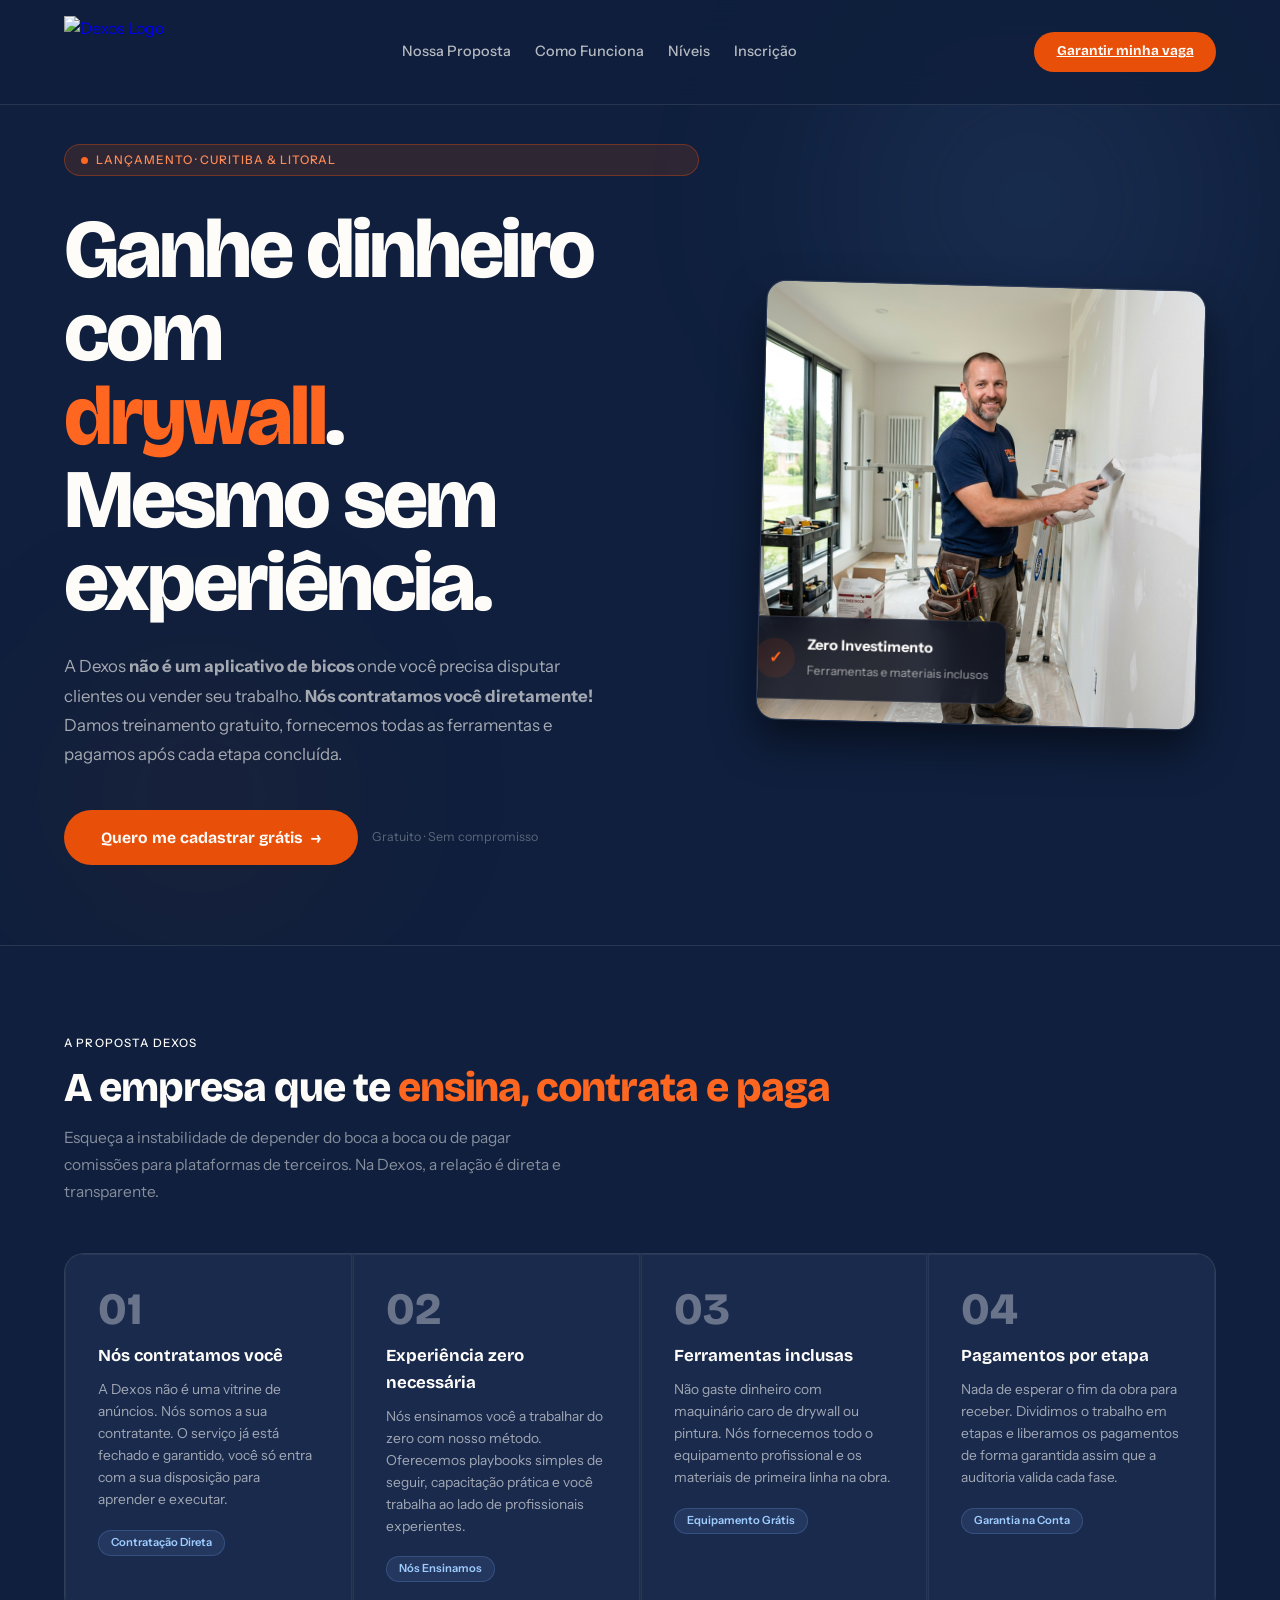
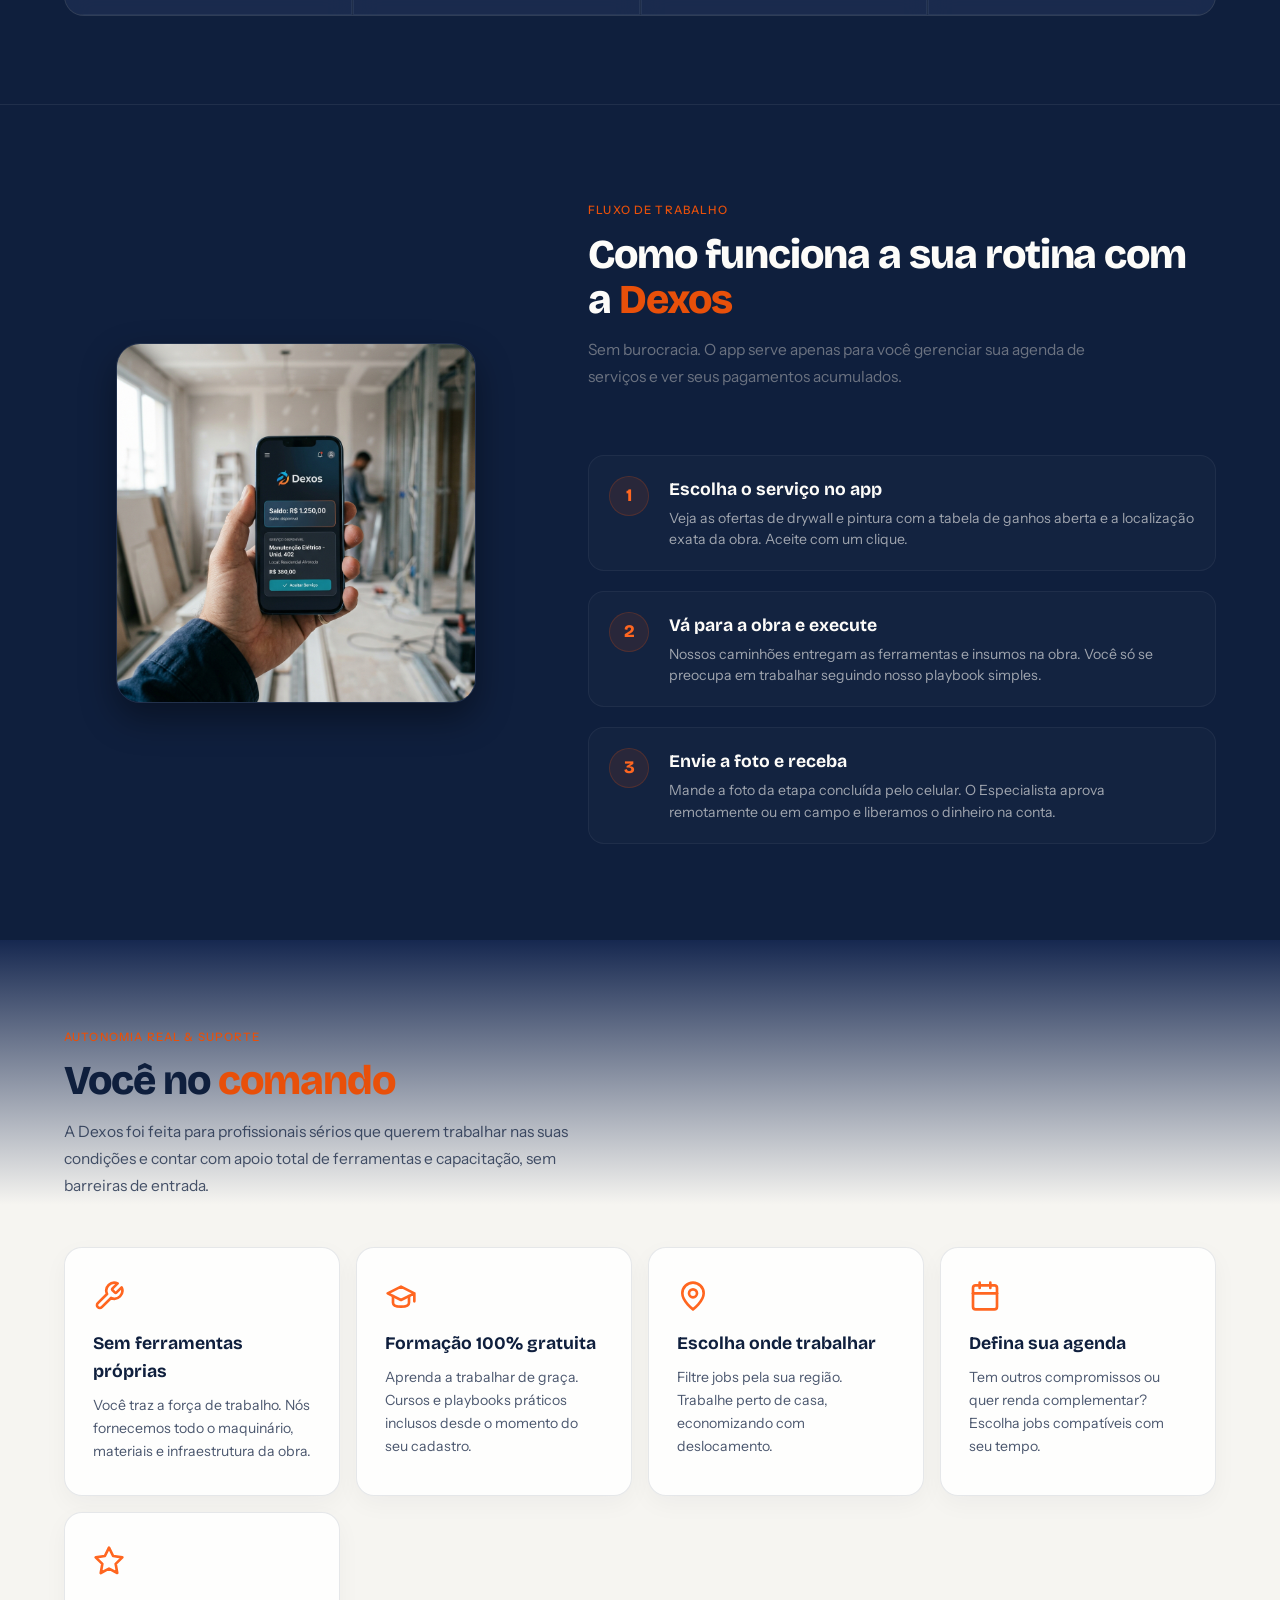
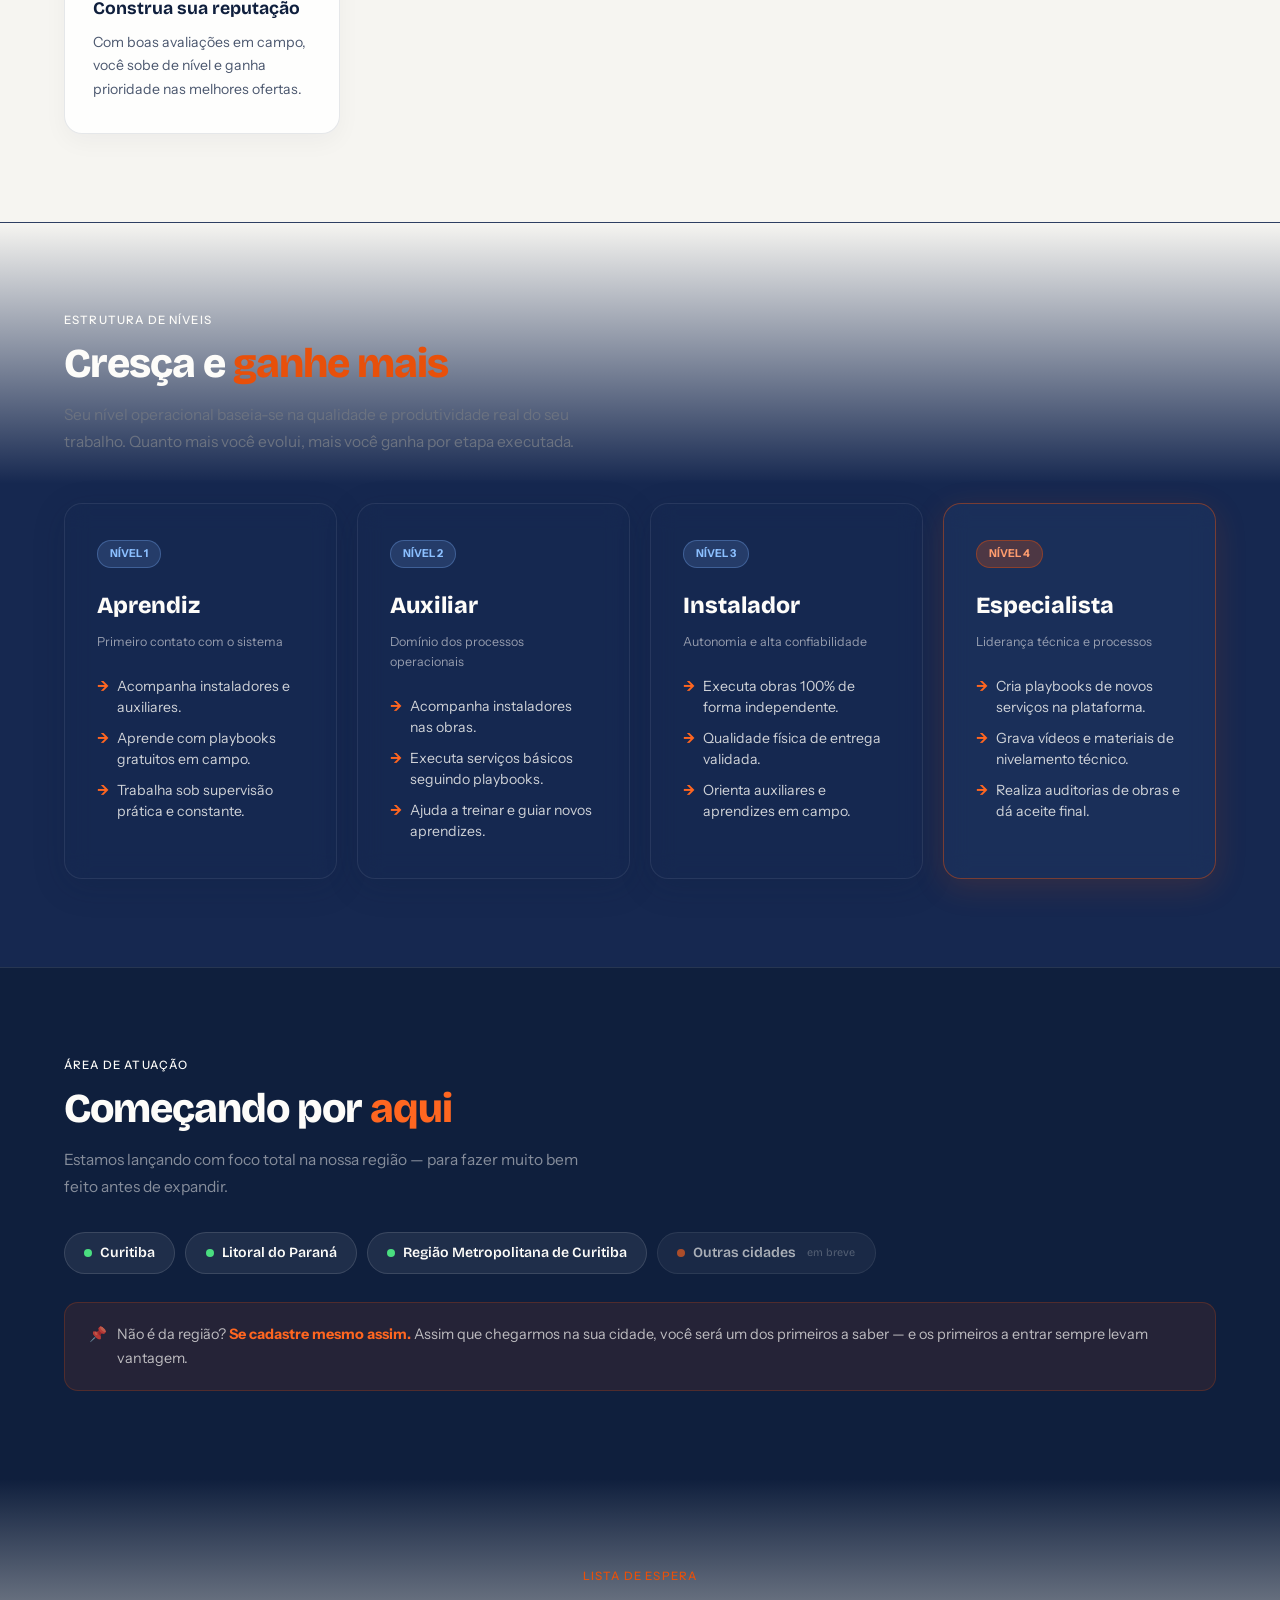
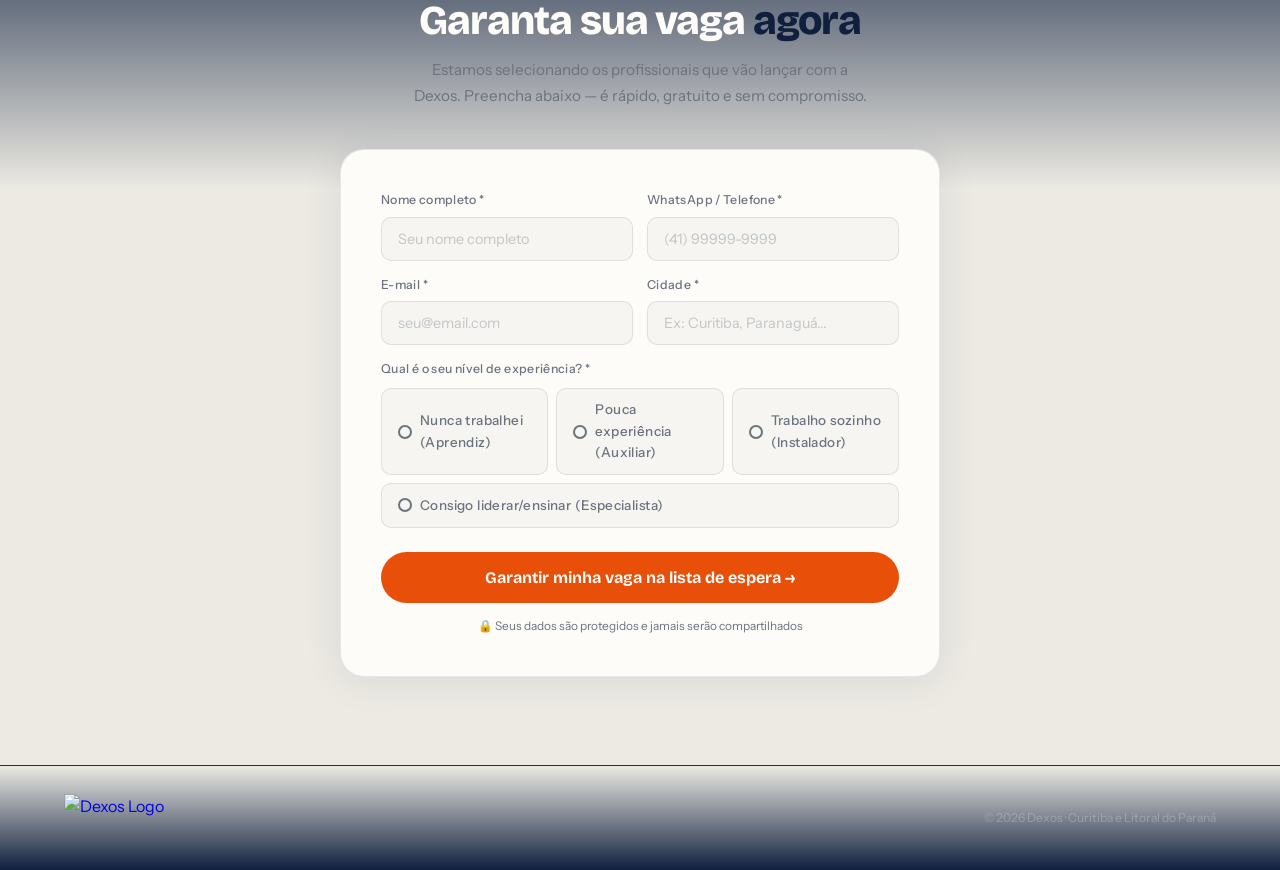
==== index.html @ 97388b04 "Deploy landing page to GitHub Pages" ====
<!DOCTYPE html>
<html lang="pt-BR">
<head>
  <meta charset="UTF-8"/>
  <meta name="viewport" content="width=device-width, initial-scale=1.0"/>
  <meta name="description" content="Dexos - Comece a trabalhar na construção civil mesmo sem experiência prévia. Nós contratamos você diretamente, damos treinamento e ferramentas, e pagamos por etapa."/>
  <title>Dexos — Trabalhe na Construção Civil. Mesmo Sem Experiência.</title>
  
  <!-- Fontes do Brand Kit -->
  <link rel="preconnect" href="https://fonts.googleapis.com">
  <link rel="preconnect" href="https://fonts.gstatic.com" crossorigin>
  <link href="https://fonts.googleapis.com/css2?family=Bricolage+Grotesque:opsz,wght@12..96,400;12..96,600;12..96,800&family=Instrument+Sans:ital,wght@0,400;0,500;0,700;1,400&display=swap" rel="stylesheet"/>
  
  <!-- Folha de Estilo Externa com cache-buster -->
  <link rel="stylesheet" href="css/index.css?v=2.2"/>
</head>
<body class="theme-parceiros">

  <!-- NAV (Glassmorphic) -->
  <nav>
    <a href="#" class="logo-container">
      <img src="../../02. Logos e Imagens/Dexos Logo Branca.png" alt="Dexos Logo" class="logo-img"/>
    </a>
    <div class="nav-links">
      <a href="#diferenciais" class="nav-link">Nossa Proposta</a>
      <a href="#funcionamento" class="nav-link">Como Funciona</a>
      <a href="#niveis" class="nav-link">Níveis</a>
      <a href="#cadastro" class="nav-link">Inscrição</a>
    </div>
    <a href="#cadastro" class="nav-btn">Garantir minha vaga</a>
  </nav>

  <!-- HERO SECTION -->
  <header class="hero">
    <div class="orb orb1"></div>
    <div class="orb orb2"></div>
    <div class="hero-inner">
      <div class="hero-content-left">
        <div class="pill">
          <div class="pulse-dot"></div>
          Lançamento · Curitiba &amp; Litoral
        </div>
        <h1>
          Ganhe dinheiro com<br>
          <span class="hl" id="dynamic-text">drywall</span>.<br>
          <span class="hl-navy">Mesmo sem experiência.</span>
        </h1>
        <p class="hero-sub">
          A Dexos <strong>não é um aplicativo de bicos</strong> onde você precisa disputar clientes ou vender seu trabalho. <strong>Nós contratamos você diretamente!</strong> Damos treinamento gratuito, fornecemos todas as ferramentas e pagamos após cada etapa concluída.
        </p>
        <div class="hero-ctas">
          <a href="#cadastro" class="btn-primary">Quero me cadastrar grátis <span class="arr">→</span></a>
          <span class="hero-note">Gratuito · Sem compromisso</span>
        </div>
      </div>
      
      <div class="hero-media-right">
        <div class="hero-image-wrap">
          <img src="img/hero_drywall_worker.png" alt="Instalador profissional de drywall no trabalho com a Dexos"/>
          <div class="hero-floating-card">
            <div class="floating-card-icon">✓</div>
            <div class="floating-card-text">
              <strong>Zero Investimento</strong>
              <span>Ferramentas e materiais inclusos</span>
            </div>
          </div>
        </div>
      </div>
    </div>
  </header>

  <!-- DIFERENCIAIS -->
  <section class="pay-sec reveal" id="diferenciais">
    <div class="stag">A Proposta Dexos</div>
    <h2>A empresa que te <em>ensina, contrata e paga</em></h2>
    <p class="sub">Esqueça a instabilidade de depender do boca a boca ou de pagar comissões para plataformas de terceiros. Na Dexos, a relação é direta e transparente.</p>
    <div class="pay-grid">
      <div class="pay-card">
        <div class="pay-num">01</div>
        <h3>Nós contratamos você</h3>
        <p>A Dexos não é uma vitrine de anúncios. Nós somos a sua contratante. O serviço já está fechado e garantido, você só entra com a sua disposição para aprender e executar.</p>
        <span class="pay-badge">Contratação Direta</span>
      </div>
      <div class="pay-card">
        <div class="pay-num">02</div>
        <h3>Experiência zero necessária</h3>
        <p>Nós ensinamos você a trabalhar do zero com nosso método. Oferecemos playbooks simples de seguir, capacitação prática e você trabalha ao lado de profissionais experientes.</p>
        <span class="pay-badge">Nós Ensinamos</span>
      </div>
      <div class="pay-card">
        <div class="pay-num">03</div>
        <h3>Ferramentas inclusas</h3>
        <p>Não gaste dinheiro com maquinário caro de drywall ou pintura. Nós fornecemos todo o equipamento profissional e os materiais de primeira linha na obra.</p>
        <span class="pay-badge">Equipamento Grátis</span>
      </div>
      <div class="pay-card">
        <div class="pay-num">04</div>
        <h3>Pagamentos por etapa</h3>
        <p>Nada de esperar o fim da obra para receber. Dividimos o trabalho em etapas e liberamos os pagamentos de forma garantida assim que a auditoria valida cada fase.</p>
        <span class="pay-badge">Garantia na Conta</span>
      </div>
    </div>
  </section>

  <!-- COMO FUNCIONA (COM O MOCKUP DE CELULAR REALISTA GERADO) -->
  <section class="how-sec-v2 reveal" id="funcionamento">
    <div class="how-grid-v2">
      <div class="how-media-v2">
        <div class="how-image-wrapper">
          <img src="img/app_mockup_dexos.png" alt="Aplicativo Dexos com saldo a receber e logo oficial"/>
        </div>
      </div>
      <div class="how-content-v2">
        <div class="stag">Fluxo de Trabalho</div>
        <h2>Como funciona a sua rotina com a <em>Dexos</em></h2>
        <p class="sub" style="margin-bottom: 2rem;">Sem burocracia. O app serve apenas para você gerenciar sua agenda de serviços e ver seus pagamentos acumulados.</p>
        
        <div class="steps-list-v2">
          <div class="step-item-v2">
            <div class="step-num-v2">1</div>
            <div class="step-info-v2">
              <h3>Escolha o serviço no app</h3>
              <p>Veja as ofertas de drywall e pintura com a tabela de ganhos aberta e a localização exata da obra. Aceite com um clique.</p>
            </div>
          </div>
          <div class="step-item-v2">
            <div class="step-num-v2">2</div>
            <div class="step-info-v2">
              <h3>Vá para a obra e execute</h3>
              <p>Nossos caminhões entregam as ferramentas e insumos na obra. Você só se preocupa em trabalhar seguindo nosso playbook simples.</p>
            </div>
          </div>
          <div class="step-item-v2">
            <div class="step-num-v2">3</div>
            <div class="step-info-v2">
              <h3>Envie a foto e receba</h3>
              <p>Mande a foto da etapa concluída pelo celular. O Especialista aprova remotamente ou em campo e liberamos o dinheiro na conta.</p>
            </div>
          </div>
        </div>
      </div>
    </div>
  </section>

  <!-- AUTONOMIA -->
  <section class="freedom-sec reveal" id="autonomia">
    <div class="stag">Autonomia real & Suporte</div>
    <h2>Você no <em>comando</em></h2>
    <p class="sub">A Dexos foi feita para profissionais sérios que querem trabalhar nas suas condições e contar com apoio total de ferramentas e capacitação, sem barreiras de entrada.</p>
    <div class="freedom-grid">
      <div class="freedom-card">
        <div class="freedom-icon">
          <svg xmlns="http://www.w3.org/2000/svg" width="28" height="28" viewBox="0 0 24 24" fill="none" stroke="currentColor" stroke-width="2" stroke-linecap="round" stroke-linejoin="round"><path d="M14.7 6.3a1 1 0 0 0 0 1.4l1.6 1.6a1 1 0 0 0 1.4 0l3.77-3.77a6 6 0 0 1-7.94 7.94l-6.91 6.91a2.12 2.12 0 0 1-3-3l6.91-6.91a6 6 0 0 1 7.94-7.94l-3.76 3.76z"/></svg>
        </div>
        <h3>Sem ferramentas próprias</h3>
        <p>Você traz a força de trabalho. Nós fornecemos todo o maquinário, materiais e infraestrutura da obra.</p>
      </div>
      <div class="freedom-card">
        <div class="freedom-icon">
          <svg xmlns="http://www.w3.org/2000/svg" width="28" height="28" viewBox="0 0 24 24" fill="none" stroke="currentColor" stroke-width="2" stroke-linecap="round" stroke-linejoin="round"><path d="M22 10v6M2 10l10-5 10 5-10 5z"/><path d="M6 12v5c0 2 2 3 6 3s6-1 6-3v-5"/></svg>
        </div>
        <h3>Formação 100% gratuita</h3>
        <p>Aprenda a trabalhar de graça. Cursos e playbooks práticos inclusos desde o momento do seu cadastro.</p>
      </div>
      <div class="freedom-card">
        <div class="freedom-icon">
          <svg xmlns="http://www.w3.org/2000/svg" width="28" height="28" viewBox="0 0 24 24" fill="none" stroke="currentColor" stroke-width="2" stroke-linecap="round" stroke-linejoin="round"><path d="M20 10c0 6-8 12-8 12s-8-6-8-12a8 8 0 0 1 16 0Z"/><circle cx="12" cy="10" r="3"/></svg>
        </div>
        <h3>Escolha onde trabalhar</h3>
        <p>Filtre jobs pela sua região. Trabalhe perto de casa, economizando com deslocamento.</p>
      </div>
      <div class="freedom-card">
        <div class="freedom-icon">
          <svg xmlns="http://www.w3.org/2000/svg" width="28" height="28" viewBox="0 0 24 24" fill="none" stroke="currentColor" stroke-width="2" stroke-linecap="round" stroke-linejoin="round"><rect width="18" height="18" x="3" y="4" rx="2" ry="2"/><line x1="16" x2="16" y1="2" y2="6"/><line x1="8" x2="8" y1="2" y2="6"/><line x1="3" x2="21" y1="10" y2="10"/></svg>
        </div>
        <h3>Defina sua agenda</h3>
        <p>Tem outros compromissos ou quer renda complementar? Escolha jobs compatíveis com seu tempo.</p>
      </div>
      <div class="freedom-card">
        <div class="freedom-icon">
          <svg xmlns="http://www.w3.org/2000/svg" width="28" height="28" viewBox="0 0 24 24" fill="none" stroke="currentColor" stroke-width="2" stroke-linecap="round" stroke-linejoin="round"><polygon points="12 2 15.09 8.26 22 9.27 17 14.14 18.18 21.02 12 17.77 5.82 21.02 7 14.14 2 9.27 8.91 8.26 12 2"/></svg>
        </div>
        <h3>Construa sua reputação</h3>
        <p>Com boas avaliações em campo, você sobe de nível e ganha prioridade nas melhores ofertas.</p>
      </div>
    </div>
  </section>

  <!-- NÍVEIS DE PARCEIROS ( ZR System ) -->
  <section class="levels-sec reveal" id="niveis">
    <div class="stag">Estrutura de Níveis</div>
    <h2>Cresça e <em>ganhe mais</em></h2>
    <p class="sub">Seu nível operacional baseia-se na qualidade e produtividade real do seu trabalho. Quanto mais você evolui, mais você ganha por etapa executada.</p>
    <div class="levels-container-mobile">
      <div class="levels-grid">
        
        <div class="level-card">
          <span class="level-badge">Nível 1</span>
          <h3>Aprendiz</h3>
          <p class="level-sub">Primeiro contato com o sistema</p>
          <ul>
            <li>Acompanha instaladores e auxiliares.</li>
            <li>Aprende com playbooks gratuitos em campo.</li>
            <li>Trabalha sob supervisão prática e constante.</li>
          </ul>
        </div>
  
        <div class="level-card">
          <span class="level-badge">Nível 2</span>
          <h3>Auxiliar</h3>
          <p class="level-sub">Domínio dos processos operacionais</p>
          <ul>
            <li>Acompanha instaladores nas obras.</li>
            <li>Executa serviços básicos seguindo playbooks.</li>
            <li>Ajuda a treinar e guiar novos aprendizes.</li>
          </ul>
        </div>
  
        <div class="level-card">
          <span class="level-badge">Nível 3</span>
          <h3>Instalador</h3>
          <p class="level-sub">Autonomia e alta confiabilidade</p>
          <ul>
            <li>Executa obras 100% de forma independente.</li>
            <li>Qualidade física de entrega validada.</li>
            <li>Orienta auxiliares e aprendizes em campo.</li>
          </ul>
        </div>
  
        <div class="level-card level-especialista">
          <span class="level-badge">Nível 4</span>
          <h3>Especialista</h3>
          <p class="level-sub">Liderança técnica e processos</p>
          <ul>
            <li>Cria playbooks de novos serviços na plataforma.</li>
            <li>Grava vídeos e materiais de nivelamento técnico.</li>
            <li>Realiza auditorias de obras e dá aceite final.</li>
          </ul>
        </div>
        
      </div>
    </div>
  </section>

  <!-- ONDE -->
  <section class="where-sec reveal" id="onde">
    <div class="stag">Área de atuação</div>
    <h2>Começando por <em>aqui</em></h2>
    <p class="sub">Estamos lançando com foco total na nossa região — para fazer muito bem feito antes de expandir.</p>
    <div class="cities">
      <div class="city-chip"><span class="cdot"></span>Curitiba</div>
      <div class="city-chip"><span class="cdot"></span>Litoral do Paraná</div>
      <div class="city-chip"><span class="cdot"></span>Região Metropolitana de Curitiba</div>
      <div class="city-chip soon"><span class="cdot"></span>Outras cidades <span class="clabel">&nbsp;em breve</span></div>
    </div>
    <div class="where-note">
      <span>📌</span>
      <span>Não é da região? <strong>Se cadastre mesmo assim.</strong> Assim que chegarmos na sua cidade, você será um dos primeiros a saber — e os primeiros a entrar sempre levam vantagem.</span>
    </div>
  </section>

  <!-- FORMULÁRIO -->
  <section class="form-sec reveal" id="cadastro">
    <div class="form-header">
      <div class="stag">Lista de espera</div>
      <h2>Garanta sua vaga <em>agora</em></h2>
      <p style="margin:.9rem auto 0;color:var(--muted);font-size:.95rem;line-height:1.7;max-width:460px">
        Estamos selecionando os profissionais que vão lançar com a Dexos. Preencha abaixo — é rápido, gratuito e sem compromisso.
      </p>
    </div>

    <div class="form-wrap">
      <div id="form-content">
        <div class="form-grid">
          <div class="fg">
            <label>Nome completo *</label>
            <input type="text" id="f-nome" placeholder="Seu nome completo"/>
          </div>
          <div class="fg">
            <label>WhatsApp / Telefone *</label>
            <input type="tel" id="f-tel" placeholder="(41) 99999-9999"/>
          </div>
          <div class="fg">
            <label>E-mail *</label>
            <input type="email" id="f-email" placeholder="seu@email.com"/>
          </div>
          <div class="fg">
            <label>Cidade *</label>
            <input type="text" id="f-cidade" placeholder="Ex: Curitiba, Paranaguá..."/>
          </div>
          
          <div class="fg full">
            <label>Qual é o seu nível de experiência? *</label>
            <div class="radio-group" id="rg-exp">
              <label class="ropt" onclick="pickRadio(this,'exp')">
                <input type="radio" name="exp" value="aprendiz"/>
                <span class="rdot"></span>Nunca trabalhei (Aprendiz)
              </label>
              <label class="ropt" onclick="pickRadio(this,'exp')">
                <input type="radio" name="exp" value="auxiliar"/>
                <span class="rdot"></span>Pouca experiência (Auxiliar)
              </label>
              <label class="ropt" onclick="pickRadio(this,'exp')">
                <input type="radio" name="exp" value="instalador"/>
                <span class="rdot"></span>Trabalho sozinho (Instalador)
              </label>
              <label class="ropt" onclick="pickRadio(this,'exp')">
                <input type="radio" name="exp" value="especialista"/>
                <span class="rdot"></span>Consigo liderar/ensinar (Especialista)
              </label>
            </div>
          </div>
        </div>
        
        <button class="form-submit" id="submit-btn" onclick="doSubmit()">
          Garantir minha vaga na lista de espera →
        </button>
        <div class="form-secure">🔒 Seus dados são protegidos e jamais serão compartilhados</div>
      </div>

      <!-- SUCCESS STATE -->
      <div class="success-state" id="success-view">
        <div class="sicon">✓</div>
        <h3>Você está na lista! 🎉</h3>
        <p>Cadastro recebido com sucesso.<br>Nossa equipe vai entrar em contato em breve com tudo que você precisa para começar.</p>
        <div class="success-box">
          📧 <strong>Verifique seu e-mail</strong> — mandamos uma confirmação agora mesmo. Não achou? Olhe na caixa de spam.
        </div>
      </div>
    </div>
  </section>

  <!-- FOOTER -->
  <footer>
    <a href="#" class="logo-container">
      <img src="../../02. Logos e Imagens/Dexos Logo Branca.png" alt="Dexos Logo" style="height: 48px; width: auto;"/>
    </a>
    <p>© 2026 Dexos · Curitiba e Litoral do Paraná</p>
  </footer>

  <!-- Scripts com cache-buster -->
  <script src="js/main.js?v=2.2" defer></script>
</body>
</html>
---- css/index.css ----
/* c:\Users\vhlim\Dexos Home Solutions\04. Sites e LPs\landing-parceiros\css\index.css */

*, *::before, *::after {
  box-sizing: border-box;
  margin: 0;
  padding: 0;
}

:root {
  /* Brand Kit Color Tokens */
  --navy: #0f1f3d;
  --navy2: #162850;
  --navy3: #1e3460;
  --orange: #e8500a;
  --orange2: #ff6620;
  --orange-light: #fff0e8;
  --bg: #f6f5f1;
  --bg2: #eceae3;
  --white: #fdfcf9;
  --dark: #0d1a2e;
  --muted: #6b7280;
  --border: rgba(15, 31, 61, 0.1);
  --border-w: rgba(255, 255, 255, 0.1);
  
  /* Fonts */
  --font-title: 'Bricolage Grotesque', sans-serif;
  --font-body: 'Instrument Sans', sans-serif;
  
  /* Transitions & Border Radii */
  --radius-pill: 100px;
  --radius-card: 18px;
  --transition: all 0.25s cubic-bezier(0.4, 0, 0.2, 1);
}

html {
  scroll-behavior: smooth;
  height: 100%;
}

body {
  background: var(--bg);
  color: var(--dark);
  font-family: var(--font-body);
  font-size: 16px;
  line-height: 1.6;
  overflow-x: hidden;
  min-height: 100%;
}

body.theme-parceiros {
  background-color: var(--navy);
  background-image: 
    radial-gradient(circle at 80% 20%, rgba(126, 179, 255, 0.08) 0%, transparent 60%),
    radial-gradient(circle at 20% 80%, rgba(232, 80, 10, 0.04) 0%, transparent 60%);
  color: var(--white);
}

/* NAV */
nav {
  position: fixed;
  top: 0;
  left: 0;
  right: 0;
  z-index: 100;
  display: flex;
  align-items: center;
  justify-content: space-between;
  padding: 1rem 5vw;
  background: rgba(15, 31, 61, 0.85);
  backdrop-filter: blur(18px);
  -webkit-backdrop-filter: blur(18px);
  border-bottom: 1px solid var(--border-w);
}

.logo-container {
  display: flex;
  align-items: center;
  text-decoration: none;
}

.logo-img {
  height: 72px; /* Aumentado a pedido do usuário para maior evidência */
  width: auto;
  transition: var(--transition);
}

.nav-links {
  display: flex;
  gap: 24px;
}

.nav-link {
  color: rgba(253, 252, 249, 0.7);
  text-decoration: none;
  font-size: 0.9rem;
  font-weight: 500;
  transition: var(--transition);
}

.nav-link:hover {
  color: var(--white);
}

@media(max-width: 900px) {
  .nav-links {
    display: none;
  }
}

.nav-btn {
  background: var(--orange);
  color: var(--white);
  font-family: var(--font-title);
  font-weight: 700;
  font-size: 0.84rem;
  padding: 0.55rem 1.4rem;
  border-radius: var(--radius-pill);
  border: none;
  cursor: pointer;
  transition: var(--transition);
}

.nav-btn:hover {
  background: var(--orange2);
  transform: scale(1.03);
}

/* HERO */
.hero {
  min-height: 100vh;
  background: var(--navy);
  color: var(--white);
  display: flex;
  flex-direction: column;
  justify-content: center;
  padding: 9rem 5vw 5rem;
  position: relative;
  overflow: hidden;
}

.orb {
  position: absolute;
  border-radius: 50%;
  pointer-events: none;
  z-index: 0;
  filter: blur(80px);
}

.orb1 {
  width: 600px;
  height: 600px;
  background: radial-gradient(circle, rgba(126, 179, 255, 0.12) 0%, transparent 70%);
  top: -100px;
  right: -50px;
}

.orb2 {
  width: 500px;
  height: 500px;
  background: radial-gradient(circle, rgba(232, 80, 10, 0.06) 0%, transparent 70%);
  bottom: -100px;
  left: -50px;
}

.hero-grid-bg {
  display: none;
}

.hero-inner {
  position: relative;
  z-index: 1;
  max-width: 1200px;
  width: 100%;
  display: grid;
  grid-template-columns: 1.15fr 0.85fr;
  gap: 48px;
  align-items: center;
}

@media (max-width: 992px) {
  .hero-inner {
    grid-template-columns: 1fr;
    text-align: center;
  }
}

.pill {
  display: inline-flex;
  align-items: center;
  gap: 8px;
  background: rgba(232, 80, 10, 0.15);
  border: 1px solid rgba(232, 80, 10, 0.35);
  color: #ff8c55;
  font-size: 0.74rem;
  font-weight: 500;
  letter-spacing: 0.08em;
  text-transform: uppercase;
  padding: 0.35rem 1rem;
  border-radius: 100px;
  margin-bottom: 2rem;
  animation: fadeUp 0.5s ease both;
}

.pulse-dot {
  width: 7px;
  height: 7px;
  border-radius: 50%;
  background: #ff6620;
  animation: pulse 2s infinite;
}

@keyframes pulse {
  0%, 100% { opacity: 1; transform: scale(1); }
  50% { opacity: 0.4; transform: scale(0.65); }
}

h1 {
  font-family: var(--font-title);
  font-size: clamp(2.8rem, 6.5vw, 6rem);
  font-weight: 800;
  line-height: 1.0;
  letter-spacing: -0.035em;
  animation: fadeUp 0.5s 0.08s ease both;
}

h1 .hl {
  color: var(--orange2);
}

h1 .hl-navy {
  color: var(--navy-accent);
}

.hero-sub {
  margin-top: 1.75rem;
  max-width: 540px;
  font-size: 1.05rem;
  color: rgba(253, 252, 249, 0.62);
  line-height: 1.75;
  animation: fadeUp 0.5s 0.16s ease both;
}

.hero-ctas {
  margin-top: 2.5rem;
  display: flex;
  flex-wrap: wrap;
  align-items: center;
  gap: 14px;
  animation: fadeUp 0.5s 0.24s ease both;
}

.btn-primary {
  background: var(--orange);
  color: var(--white);
  font-family: var(--font-title);
  font-weight: 700;
  font-size: 0.98rem;
  padding: 0.95rem 2.3rem;
  border-radius: var(--radius-pill);
  border: none;
  cursor: pointer;
  text-decoration: none;
  transition: var(--transition);
  display: inline-flex;
  align-items: center;
  gap: 8px;
}

.btn-primary:hover {
  background: var(--orange2);
  transform: translateY(-3px);
}

.btn-primary .arr {
  transition: transform 0.2s;
}

.btn-primary:hover .arr {
  transform: translateX(4px);
}

.hero-note {
  font-size: 0.78rem;
  color: rgba(253, 252, 249, 0.32);
}

.proof-cards {
  display: flex;
  flex-wrap: wrap;
  gap: 12px;
  margin-top: 3.5rem;
  animation: fadeUp 0.5s 0.32s ease both;
}

.proof-card {
  background: rgba(22, 40, 80, 0.55);
  backdrop-filter: blur(12px);
  -webkit-backdrop-filter: blur(12px);
  border: 1px solid rgba(255, 255, 255, 0.08);
  border-radius: 16px;
  padding: 1.1rem 1.4rem;
  display: flex;
  align-items: center;
  gap: 14px;
  flex: 1;
  min-width: 260px;
  transition: var(--transition);
  box-shadow: 0 8px 32px 0 rgba(15, 31, 61, 0.2);
}

.proof-card:hover {
  transform: translateY(-3px);
  border-color: rgba(232, 80, 10, 0.25);
  box-shadow: 0 8px 32px 0 rgba(232, 80, 10, 0.08);
}

.proof-icon {
  width: 26px;
  height: 26px;
  color: var(--orange2);
  flex-shrink: 0;
  display: flex;
  align-items: center;
  justify-content: center;
}

.proof-icon svg {
  width: 100%;
  height: 100%;
  stroke-width: 2.2px;
}

.proof-card strong {
  display: block;
  font-family: var(--font-title);
  font-weight: 700;
  font-size: 0.92rem;
  color: var(--white);
  margin-bottom: 2px;
}

.proof-card span {
  font-size: 0.78rem;
  color: rgba(253, 252, 249, 0.55);
}

/* SECTIONS */
section {
  padding: 5.5rem 5vw;
}

.stag {
  font-size: 0.72rem;
  font-weight: 500;
  letter-spacing: 0.1em;
  text-transform: uppercase;
  color: var(--orange);
  margin-bottom: 0.75rem;
}

h2 {
  font-family: var(--font-title);
  font-size: clamp(1.8rem, 3.2vw, 2.9rem);
  font-weight: 800;
  letter-spacing: -0.025em;
  line-height: 1.1;
}

h2 em {
  font-style: normal;
  color: var(--orange);
}

.sub {
  max-width: 520px;
  margin-top: 0.9rem;
  color: var(--muted);
  line-height: 1.75;
  font-size: 0.97rem;
}

/* PAYMENT SECTION */
.pay-sec {
  background: var(--navy);
  color: var(--white);
  border-top: 1px solid var(--border-w);
}

.pay-sec .stag {
  color: var(--navy-accent);
}

.pay-sec h2 {
  color: var(--white);
}

.pay-sec h2 em {
  color: var(--orange2);
}

.pay-sec .sub {
  color: rgba(253, 252, 249, 0.5);
}

.pay-grid {
  display: grid;
  grid-template-columns: repeat(auto-fit, minmax(210px, 1fr));
  gap: 1px;
  margin-top: 3rem;
  background: rgba(255, 255, 255, 0.07);
  border-radius: 20px;
  overflow: hidden;
  border: 1px solid rgba(255, 255, 255, 0.07);
}

.pay-card {
  background: rgba(22, 40, 80, 0.55);
  backdrop-filter: blur(12px);
  -webkit-backdrop-filter: blur(12px);
  border: 1px solid rgba(255, 255, 255, 0.06);
  padding: 2rem;
  transition: var(--transition);
}

.pay-card:hover {
  background: rgba(30, 52, 96, 0.6);
  border-color: rgba(126, 179, 255, 0.2);
}

.pay-num {
  font-family: var(--font-title);
  font-size: 2.8rem;
  font-weight: 800;
  color: rgba(255, 255, 255, 0.35); /* Alterado para branco com opacidade */
  line-height: 1;
  margin-bottom: 0.7rem;
}

.pay-card h3 {
  font-family: var(--font-title);
  font-weight: 700;
  font-size: 1.05rem;
  color: var(--white);
  margin-bottom: 0.5rem;
}

.pay-card p {
  font-size: 0.86rem;
  color: rgba(253, 252, 249, 0.6);
  line-height: 1.6;
}

.pay-badge {
  display: inline-block;
  margin-top: 1.2rem;
  background: rgba(126, 179, 255, 0.1);
  border: 1px solid rgba(126, 179, 255, 0.2);
  color: #9eccff;
  font-size: 0.7rem;
  font-weight: 600;
  padding: 3px 12px;
  border-radius: 100px;
}

.pay-callout {
  margin-top: 2.5rem;
  background: rgba(22, 40, 80, 0.4);
  backdrop-filter: blur(10px);
  -webkit-backdrop-filter: blur(10px);
  border: 1px solid rgba(255, 255, 255, 0.08);
  border-left: 4px solid var(--orange);
  border-radius: 0 16px 16px 0;
  padding: 1.5rem 2rem;
  display: flex;
  align-items: center;
  gap: 18px;
}

.pay-callout-icon {
  width: 32px;
  height: 32px;
  color: var(--orange2);
  flex-shrink: 0;
  display: flex;
  align-items: center;
  justify-content: center;
}

.pay-callout-icon svg {
  width: 100%;
  height: 100%;
}

.pay-callout p {
  font-size: 0.94rem;
  color: rgba(253, 252, 249, 0.75);
  line-height: 1.7;
}

.pay-callout p strong {
  color: var(--orange2);
}

/* FREEDOM */
.freedom-sec {
  background: linear-gradient(to bottom, #162850 0%, var(--bg) 30%, var(--bg) 100%);
  color: var(--dark);
}

.freedom-sec h2 {
  color: var(--navy) !important;
}

.freedom-sec .sub {
  color: rgba(15, 31, 61, 0.75) !important;
}

.freedom-grid {
  display: grid;
  grid-template-columns: repeat(auto-fit, minmax(240px, 1fr));
  gap: 16px;
  margin-top: 3rem;
}

.freedom-card {
  background: rgba(255, 255, 255, 0.85); /* Fundo claro para excelente contraste */
  backdrop-filter: blur(12px);
  -webkit-backdrop-filter: blur(12px);
  border: 1px solid rgba(15, 31, 61, 0.1);
  border-radius: var(--radius-card);
  padding: 2rem 1.75rem;
  transition: var(--transition);
  position: relative;
  overflow: hidden;
  box-shadow: 0 8px 24px 0 rgba(15, 31, 61, 0.04);
}

.freedom-card::before {
  content: '';
  position: absolute;
  top: 0;
  left: 0;
  right: 0;
  height: 3px;
  background: linear-gradient(90deg, var(--orange), var(--orange2));
  transform: scaleX(0);
  transform-origin: left;
  transition: transform 0.25s ease-out;
}

.freedom-card:hover {
  transform: translateY(-4px);
  border-color: rgba(232, 80, 10, 0.25);
  box-shadow: 0 8px 32px 0 rgba(232, 80, 10, 0.1);
}

.freedom-card:hover::before {
  transform: scaleX(1);
}

.freedom-icon {
  width: 32px;
  height: 32px;
  color: var(--orange2);
  margin-bottom: 1.1rem;
  display: flex;
  align-items: center;
  justify-content: center;
}

.freedom-icon svg {
  width: 100%;
  height: 100%;
}

.freedom-card h3 {
  font-family: var(--font-title);
  font-weight: 700;
  font-size: 1.1rem;
  margin-bottom: 0.5rem;
  color: var(--navy) !important;
}

.freedom-card p {
  font-size: 0.88rem;
  color: rgba(15, 31, 61, 0.75); /* Alto contraste */
  line-height: 1.65;
}

/* PARTNER LEVELS (07_partner_system.md) */
.levels-sec {
  background: linear-gradient(to bottom, var(--bg) 0%, var(--navy2) 35%, var(--navy2) 100%);
  color: var(--white);
  border-top: 1px solid var(--border-w);
}

.levels-sec .stag {
  color: var(--navy-accent);
}

.levels-sec h2 {
  color: var(--white);
}

.levels-grid {
  display: grid;
  grid-template-columns: repeat(auto-fit, minmax(220px, 1fr));
  gap: 20px;
  margin-top: 3rem;
}

.level-card {
  background: rgba(22, 40, 80, 0.55);
  backdrop-filter: blur(12px);
  -webkit-backdrop-filter: blur(12px);
  border: 1px solid rgba(255, 255, 255, 0.08);
  border-radius: var(--radius-card);
  padding: 2.2rem 2rem;
  transition: var(--transition);
  box-shadow: 0 8px 32px 0 rgba(15, 31, 61, 0.2);
}

.level-card:hover {
  transform: translateY(-4px);
  border-color: rgba(126, 179, 255, 0.25);
  box-shadow: 0 8px 32px 0 rgba(126, 179, 255, 0.08);
}

.level-card.level-especialista {
  border: 1.5px solid rgba(232, 80, 10, 0.45) !important;
  box-shadow: 0 8px 32px 0 rgba(232, 80, 10, 0.15);
  background: rgba(30, 52, 96, 0.6) !important;
}

.level-card.level-especialista .level-badge {
  background: rgba(232, 80, 10, 0.25);
  color: #ff9d6e;
  border-color: rgba(232, 80, 10, 0.4);
}

.level-badge {
  display: inline-block;
  background: rgba(126, 179, 255, 0.15);
  border: 1px solid rgba(126, 179, 255, 0.3);
  color: #8cc0ff;
  font-size: 0.68rem;
  font-weight: 700;
  padding: 4px 12px;
  border-radius: 100px;
  text-transform: uppercase;
  margin-bottom: 1.2rem;
}

.level-card h3 {
  font-family: var(--font-title);
  font-size: 1.45rem;
  font-weight: 800;
  margin-bottom: 0.5rem;
}

.level-sub {
  font-size: 0.78rem;
  color: rgba(253, 252, 249, 0.55);
  margin-bottom: 1.5rem;
}

.level-card ul {
  list-style: none;
  display: flex;
  flex-direction: column;
  gap: 10px;
}

.level-card ul li {
  font-size: 0.88rem;
  color: rgba(253, 252, 249, 0.8);
  position: relative;
  padding-left: 20px;
  line-height: 1.5;
}

.level-card ul li::before {
  content: "→";
  position: absolute;
  left: 0;
  color: var(--orange2);
  font-weight: bold;
}

/* WHERE */
.where-sec {
  background: var(--navy);
  color: var(--white);
  border-top: 1px solid var(--border-w);
}

.where-sec .stag {
  color: var(--navy-accent);
}

.where-sec h2 {
  color: var(--white);
}

.where-sec h2 em {
  color: var(--orange2);
}

.where-sec .sub {
  color: rgba(253, 252, 249, 0.5);
}

.cities {
  display: flex;
  flex-wrap: wrap;
  gap: 10px;
  margin-top: 2rem;
}

.city-chip {
  display: flex;
  align-items: center;
  gap: 8px;
  background: rgba(255, 255, 255, 0.07);
  border: 1px solid rgba(255, 255, 255, 0.12);
  border-radius: 100px;
  padding: 0.55rem 1.2rem;
  font-family: var(--font-title);
  font-weight: 600;
  font-size: 0.88rem;
  color: var(--white);
}

.city-chip .cdot {
  width: 8px;
  height: 8px;
  border-radius: 50%;
  background: #4ade80;
  flex-shrink: 0;
}

.city-chip.soon {
  opacity: 0.65;
}

.city-chip.soon .cdot {
  background: var(--orange2);
}

.city-chip .clabel {
  font-size: 0.68rem;
  color: rgba(253, 252, 249, 0.4);
  font-weight: 400;
}

.where-note {
  margin-top: 1.75rem;
  padding: 1.25rem 1.5rem;
  background: rgba(232, 80, 10, 0.1);
  border: 1px solid rgba(232, 80, 10, 0.22);
  border-radius: 14px;
  font-size: 0.9rem;
  color: rgba(253, 252, 249, 0.7);
  display: flex;
  align-items: flex-start;
  gap: 10px;
  line-height: 1.65;
}

.where-note strong {
  color: var(--orange2);
}

/* FORM */
.form-sec {
  background: linear-gradient(to bottom, var(--navy) 0%, var(--bg2) 35%, var(--bg2) 100%);
}

.form-sec .stag {
  color: var(--orange);
}

.form-sec h2 em {
  color: var(--navy);
}

.form-header {
  text-align: center;
  max-width: 560px;
  margin: 0 auto;
}

.form-wrap {
  max-width: 600px;
  margin: 2.5rem auto 0;
  background: var(--white);
  border: 1px solid var(--border);
  border-radius: 24px;
  padding: 2.5rem;
  box-shadow: 0 4px 40px rgba(15, 31, 61, 0.08);
}

.form-grid {
  display: grid;
  grid-template-columns: 1fr 1fr;
  gap: 14px;
}

.fg {
  display: flex;
  flex-direction: column;
  gap: 7px;
}

.fg.full {
  grid-column: 1 / -1;
}

label {
  font-size: 0.77rem;
  font-weight: 500;
  color: var(--muted);
  letter-spacing: 0.03em;
}

input, select {
  background: var(--bg);
  border: 1.5px solid var(--border);
  border-radius: 10px;
  padding: 0.75rem 1rem;
  font-family: var(--font-body);
  font-size: 0.9rem;
  color: var(--dark);
  outline: none;
  width: 100%;
  transition: border-color 0.2s, background 0.2s;
  -webkit-appearance: none;
}

input::placeholder {
  color: rgba(15, 31, 61, 0.22);
}

select {
  background-image: url("data:image/svg+xml;charset=utf-8,%3Csvg xmlns='http://www.w3.org/2000/svg' viewBox='0 0 24 24' fill='none' stroke='%230f1f3d' stroke-width='2' stroke-linecap='round' stroke-linejoin='round'%3E%3Cpath d='M6 9l6 6 6-6'/%3E%3C/svg%3E");
  background-repeat: no-repeat;
  background-position: right 1rem center;
  background-size: 1.2em;
  padding-right: 2.5rem;
}

select option {
  background: var(--white);
}

input:focus, select:focus {
  border-color: var(--orange);
  background: var(--white);
}

.radio-group {
  display: flex;
  gap: 8px;
  flex-wrap: wrap;
  margin-top: 2px;
}

.ropt {
  flex: 1;
  min-width: 130px;
  border: 1.5px solid var(--border);
  border-radius: 10px;
  padding: 0.65rem 1rem;
  cursor: pointer;
  display: flex;
  align-items: center;
  gap: 8px;
  font-size: 0.84rem;
  color: var(--muted);
  transition: border-color 0.2s, background 0.2s, color 0.2s;
  background: var(--bg);
  user-select: none;
}

.ropt input[type=radio] {
  display: none;
}

.ropt.sel {
  border-color: var(--orange);
  background: var(--orange-light);
  color: var(--orange);
}

.rdot {
  width: 14px;
  height: 14px;
  border-radius: 50%;
  border: 2px solid currentColor;
  flex-shrink: 0;
  position: relative;
  transition: border-color 0.2s;
}

.ropt.sel .rdot::after {
  content: '';
  position: absolute;
  inset: 2px;
  border-radius: 50%;
  background: var(--orange);
}

.form-submit {
  width: 100%;
  margin-top: 1.5rem;
  background: var(--orange);
  color: var(--white);
  font-family: var(--font-title);
  font-weight: 700;
  font-size: 1rem;
  padding: 1rem;
  border-radius: 100px;
  border: none;
  cursor: pointer;
  transition: var(--transition);
  display: flex;
  align-items: center;
  justify-content: center;
  gap: 8px;
}

.form-submit:hover:not(:disabled) {
  background: var(--orange2);
  transform: translateY(-2px);
}

.form-submit:disabled {
  opacity: 0.65;
  cursor: default;
}

.form-secure {
  margin-top: 0.9rem;
  display: flex;
  align-items: center;
  justify-content: center;
  gap: 6px;
  font-size: 0.74rem;
  color: var(--muted);
}

/* SUCCESS */
.success-state {
  display: none;
  text-align: center;
  padding: 0.5rem 0;
}

.sicon {
  width: 64px;
  height: 64px;
  border-radius: 50%;
  background: rgba(34, 197, 94, 0.12);
  border: 2px solid rgba(34, 197, 94, 0.35);
  display: flex;
  align-items: center;
  justify-content: center;
  font-size: 1.8rem;
  margin: 0 auto 1.5rem;
}

.success-state h3 {
  font-family: var(--font-title);
  font-weight: 800;
  font-size: 1.5rem;
  color: var(--navy);
  margin-bottom: 0.75rem;
}

.success-state p {
  font-size: 0.92rem;
  color: var(--muted);
  line-height: 1.7;
}

.success-box {
  margin-top: 1.5rem;
  padding: 1rem 1.25rem;
  background: rgba(15, 31, 61, 0.05);
  border: 1px solid rgba(15, 31, 61, 0.1);
  border-radius: 12px;
  font-size: 0.84rem;
  color: var(--muted);
  line-height: 1.6;
}

/* FOOTER */
footer {
  background: linear-gradient(to bottom, var(--bg2) 0%, var(--navy) 100%);
  border-top: 1px solid rgba(255, 255, 255, 0.07);
  padding: 1.75rem 5vw;
  display: flex;
  align-items: center;
  justify-content: space-between;
  flex-wrap: wrap;
  gap: 1rem;
}

footer p {
  font-size: 0.76rem;
  color: rgba(255, 255, 255, 0.25);
}

/* ANIM */
@keyframes fadeUp {
  from { opacity: 0; transform: translateY(20px); }
  to { opacity: 1; transform: none; }
}

.reveal {
  opacity: 0;
  transform: translateY(26px);
  transition: opacity 0.65s ease, transform 0.65s ease;
}

.reveal.visible {
  opacity: 1;
  transform: none;
}

@media(max-width: 768px) {
  .levels-container-mobile {
    width: 100vw;
    margin-left: -5vw;
    margin-right: -5vw;
    overflow-x: auto;
    padding: 0 5vw 1.5rem;
    scroll-snap-type: x mandatory;
    scrollbar-width: none;
    -ms-overflow-style: none;
  }
  .levels-container-mobile::-webkit-scrollbar {
    display: none;
  }
  .levels-sec .levels-grid {
    display: flex;
    flex-wrap: nowrap;
    gap: 16px;
    width: max-content;
    padding-bottom: 0.5rem;
  }
  .level-card {
    width: 290px;
    scroll-snap-align: start;
    flex-shrink: 0;
  }
  
  .freedom-grid {
    grid-template-columns: 1fr;
  }
  
  .form-wrap {
    padding: 2rem 1.25rem;
    border-radius: 18px;
  }
  
  input, select, .ropt {
    font-size: 16px !important;
    padding: 0.85rem 1rem !important;
  }
  
  .form-submit {
    padding: 1.1rem !important;
    font-size: 16px;
  }
}

/* ESTILOS ADICIONAIS - HERO E MOCKUP DE CELULAR */
.hero-content-left {
  display: flex;
  flex-direction: column;
}

@media (max-width: 992px) {
  .hero-content-left {
    align-items: center;
  }
}

.hero-media-right {
  position: relative;
  display: flex;
  justify-content: center;
}

.hero-image-wrap {
  position: relative;
  width: 100%;
  max-width: 440px;
  border-radius: 20px;
  overflow: hidden;
  box-shadow: 0 20px 40px rgba(0,0,0,0.5);
  border: 1px solid rgba(255, 255, 255, 0.1);
  transform: rotate(1.5deg);
  transition: var(--transition);
}

.hero-image-wrap:hover {
  transform: rotate(0) scale(1.02);
}

.hero-image-wrap img {
  width: 100%;
  height: auto;
  display: block;
}

.hero-floating-card {
  position: absolute;
  bottom: 20px;
  left: -20px;
  background: rgba(15, 21, 36, 0.85);
  backdrop-filter: blur(12px);
  border: 1px solid rgba(255, 255, 255, 0.1);
  padding: 16px;
  border-radius: 12px;
  box-shadow: 0 10px 30px rgba(0, 0, 0, 0.3);
  display: flex;
  align-items: center;
  gap: 12px;
  animation: float 4s ease-in-out infinite;
}

.floating-card-icon {
  background: rgba(232, 80, 10, 0.1);
  width: 40px;
  height: 40px;
  border-radius: 50%;
  display: flex;
  align-items: center;
  justify-content: center;
  color: var(--orange2);
  font-weight: bold;
}

.floating-card-text strong {
  display: block;
  font-size: 0.9rem;
  text-align: left;
}

.floating-card-text span {
  font-size: 0.75rem;
  color: rgba(253, 252, 249, 0.6);
  text-align: left;
}

@keyframes float {
  0%, 100% { transform: translateY(0); }
  50% { transform: translateY(-10px); }
}

.btn-primary-action {
  background: var(--orange);
  color: var(--white);
  font-family: var(--font-title);
  font-weight: 700;
  font-size: 1.05rem;
  padding: 0.95rem 2.2rem;
  border-radius: 100px;
  border: none;
  cursor: pointer;
  text-decoration: none;
  transition: var(--transition);
  display: inline-flex;
  align-items: center;
  gap: 8px;
  box-shadow: 0 4px 15px rgba(232, 80, 10, 0.2);
}

.btn-primary-action:hover {
  background: var(--orange2);
  transform: translateY(-2px);
  box-shadow: 0 6px 20px rgba(232, 80, 10, 0.3);
}

/* SEÇÃO COMO FUNCIONA V2 (COM IMAGEM DO MOCKUP) */
.how-sec-v2 {
  background: var(--navy);
  border-top: 1px solid rgba(255, 255, 255, 0.07);
  padding: 6rem 5vw;
}

.how-grid-v2 {
  max-width: 1200px;
  margin: 0 auto;
  display: grid;
  grid-template-columns: 0.85fr 1.15fr;
  gap: 60px;
  align-items: center;
}

@media (max-width: 992px) {
  .how-grid-v2 {
    grid-template-columns: 1fr;
    gap: 40px;
  }
}

.how-media-v2 {
  display: flex;
  justify-content: center;
}

.how-image-wrapper {
  width: 100%;
  max-width: 360px;
  border-radius: 24px;
  overflow: hidden;
  border: 1px solid rgba(255, 255, 255, 0.08);
  box-shadow: 0 15px 35px rgba(0, 0, 0, 0.4);
}

.how-image-wrapper img {
  width: 100%;
  height: auto;
  display: block;
}

.how-content-v2 {
  display: flex;
  flex-direction: column;
}

.steps-list-v2 {
  display: flex;
  flex-direction: column;
  gap: 20px;
  margin-top: 2rem;
}

.step-item-v2 {
  display: flex;
  gap: 20px;
  padding: 20px;
  background: rgba(255, 255, 255, 0.02);
  border: 1px solid rgba(255, 255, 255, 0.05);
  border-radius: 16px;
  transition: var(--transition);
}

.step-item-v2:hover {
  background: rgba(255, 255, 255, 0.04);
  border-color: rgba(232, 80, 10, 0.15);
}

.step-num-v2 {
  width: 40px;
  height: 40px;
  background: rgba(232, 80, 10, 0.1);
  border: 1px solid rgba(232, 80, 10, 0.2);
  border-radius: 50%;
  display: flex;
  align-items: center;
  justify-content: center;
  font-family: var(--font-title);
  font-weight: 800;
  font-size: 1.1rem;
  color: var(--orange2);
  flex-shrink: 0;
}

.step-info-v2 h3 {
  font-family: var(--font-title);
  font-size: 1.1rem;
  font-weight: 700;
  margin-bottom: 4px;
  color: var(--white);
  text-align: left;
}

.step-info-v2 p {
  font-size: 0.88rem;
  color: rgba(253, 252, 249, 0.6);
  line-height: 1.5;
  text-align: left;
}

@media(max-width: 640px) {
  .form-grid { grid-template-columns: 1fr; }
  .proof-cards { flex-direction: column; }
  .proof-card { width: 100%; }
  nav .nav-btn { display: none; }
}

#dynamic-text {
  display: inline-block;
  transition: opacity 0.35s ease, transform 0.35s ease;
  opacity: 1;
  transform: translateY(0);
}
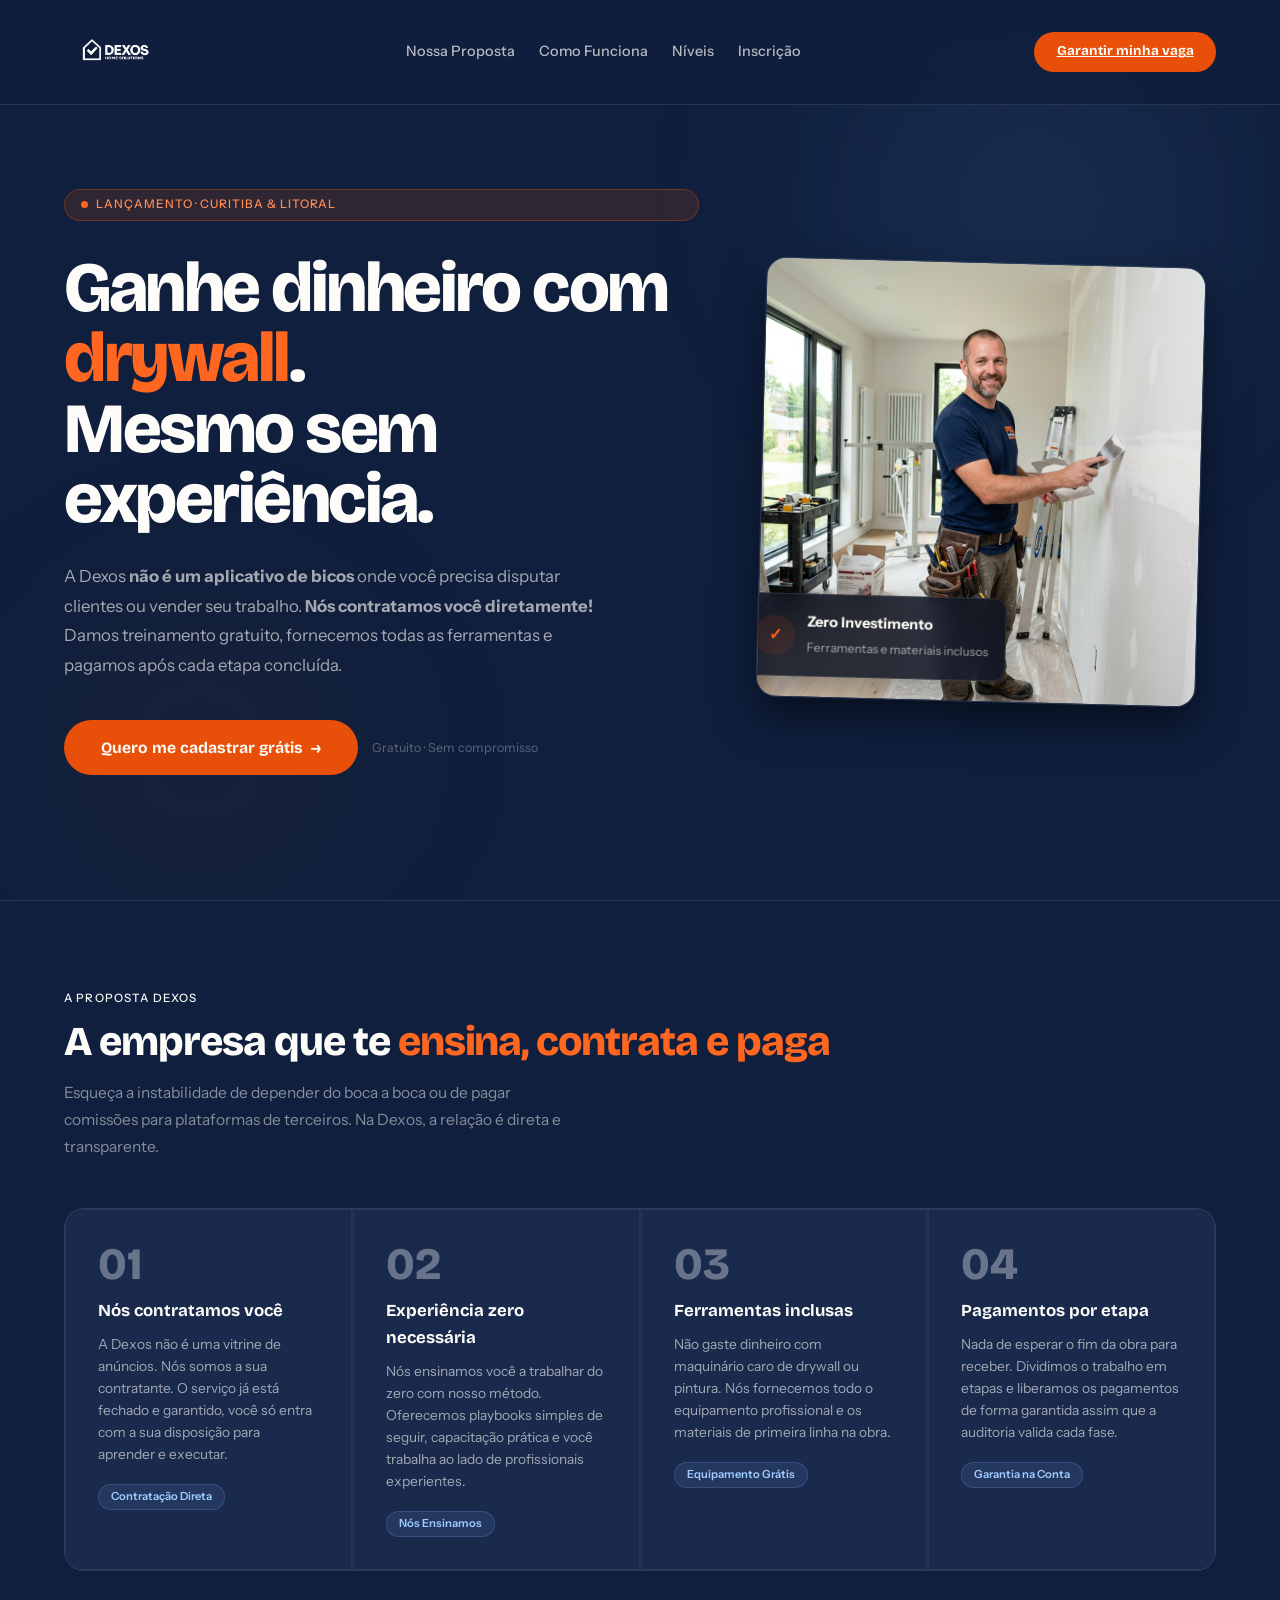
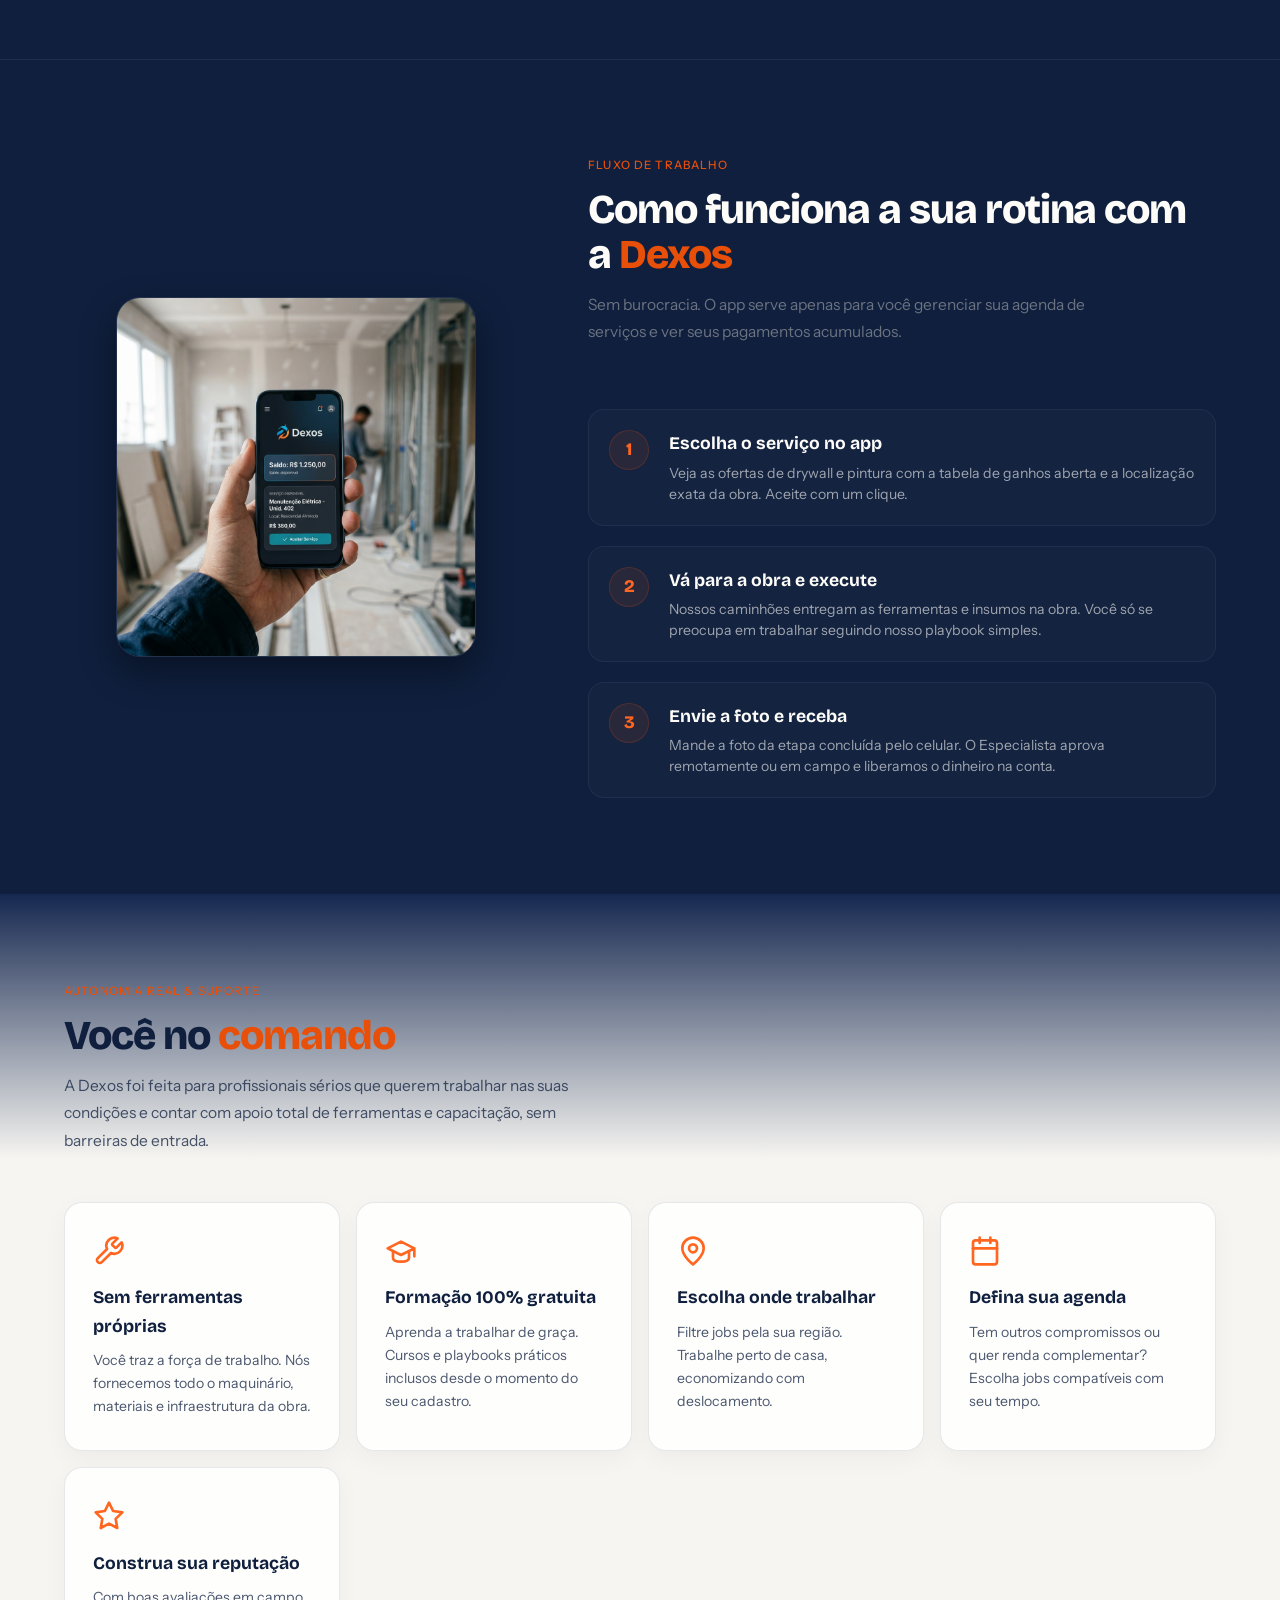
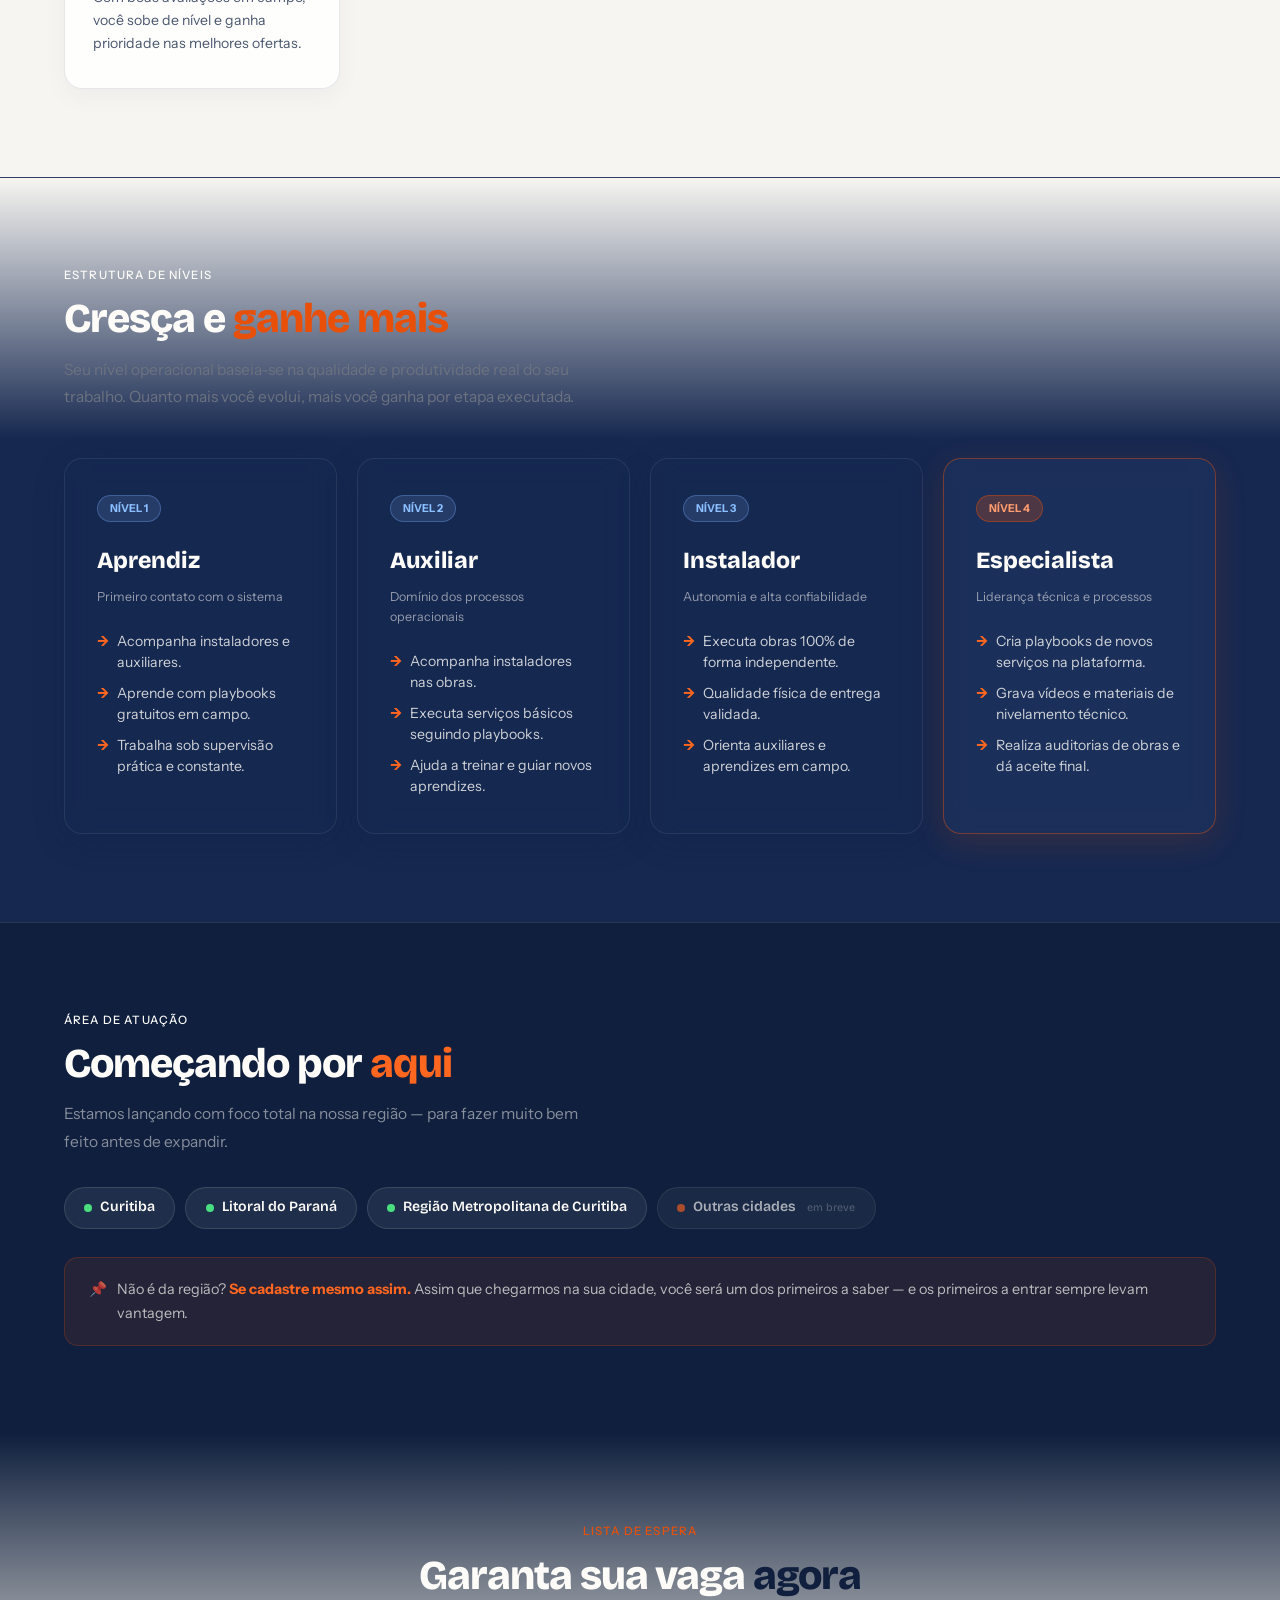
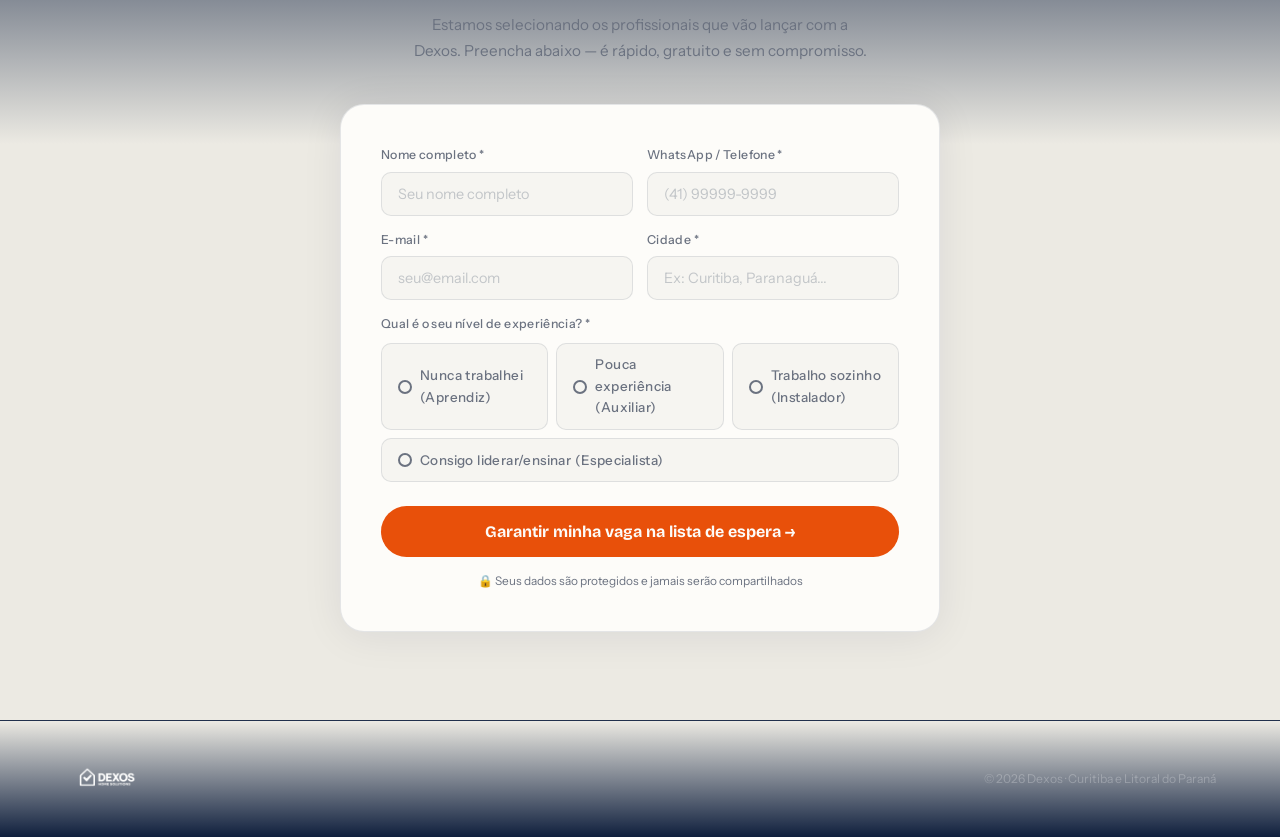
==== commit d961af75: "Update logo paths and hero section font size" ====
--- a/index.html
+++ b/index.html
@@ -19,7 +19,7 @@
   <!-- NAV (Glassmorphic) -->
   <nav>
     <a href="#" class="logo-container">
-      <img src="../../02. Logos e Imagens/Dexos Logo Branca.png" alt="Dexos Logo" class="logo-img"/>
+      <img src="img/Dexos Logo Branca.png" alt="Dexos Logo" class="logo-img"/>
     </a>
     <div class="nav-links">
       <a href="#diferenciais" class="nav-link">Nossa Proposta</a>
@@ -333,7 +333,7 @@
   <!-- FOOTER -->
   <footer>
     <a href="#" class="logo-container">
-      <img src="../../02. Logos e Imagens/Dexos Logo Branca.png" alt="Dexos Logo" style="height: 48px; width: auto;"/>
+      <img src="img/Dexos Logo Branca.png" alt="Dexos Logo" style="height: 60px; width: auto;"/>
     </a>
     <p>© 2026 Dexos · Curitiba e Litoral do Paraná</p>
   </footer>
--- a/css/index.css
+++ b/css/index.css
@@ -216,7 +216,7 @@
 
 h1 {
   font-family: var(--font-title);
-  font-size: clamp(2.8rem, 6.5vw, 6rem);
+  font-size: clamp(2.4rem, 5.5vw, 4.5rem);
   font-weight: 800;
   line-height: 1.0;
   letter-spacing: -0.035em;
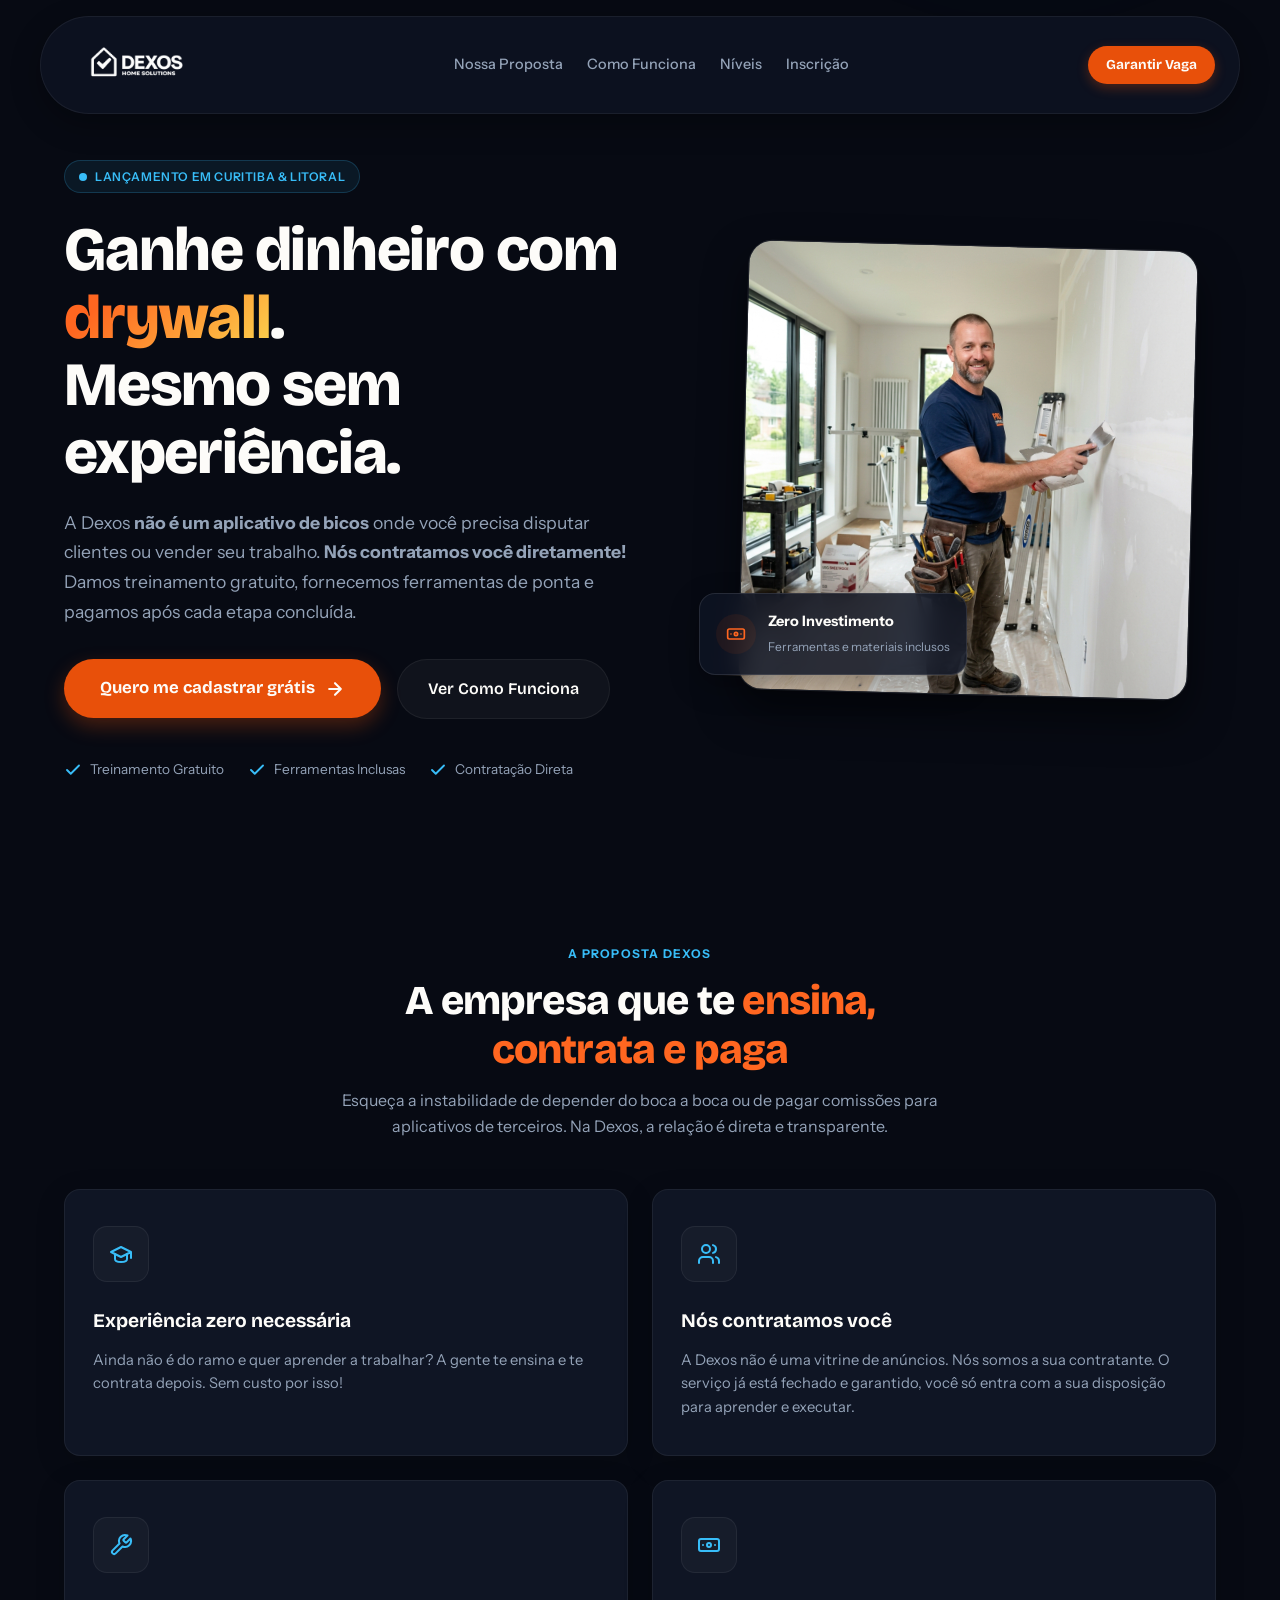
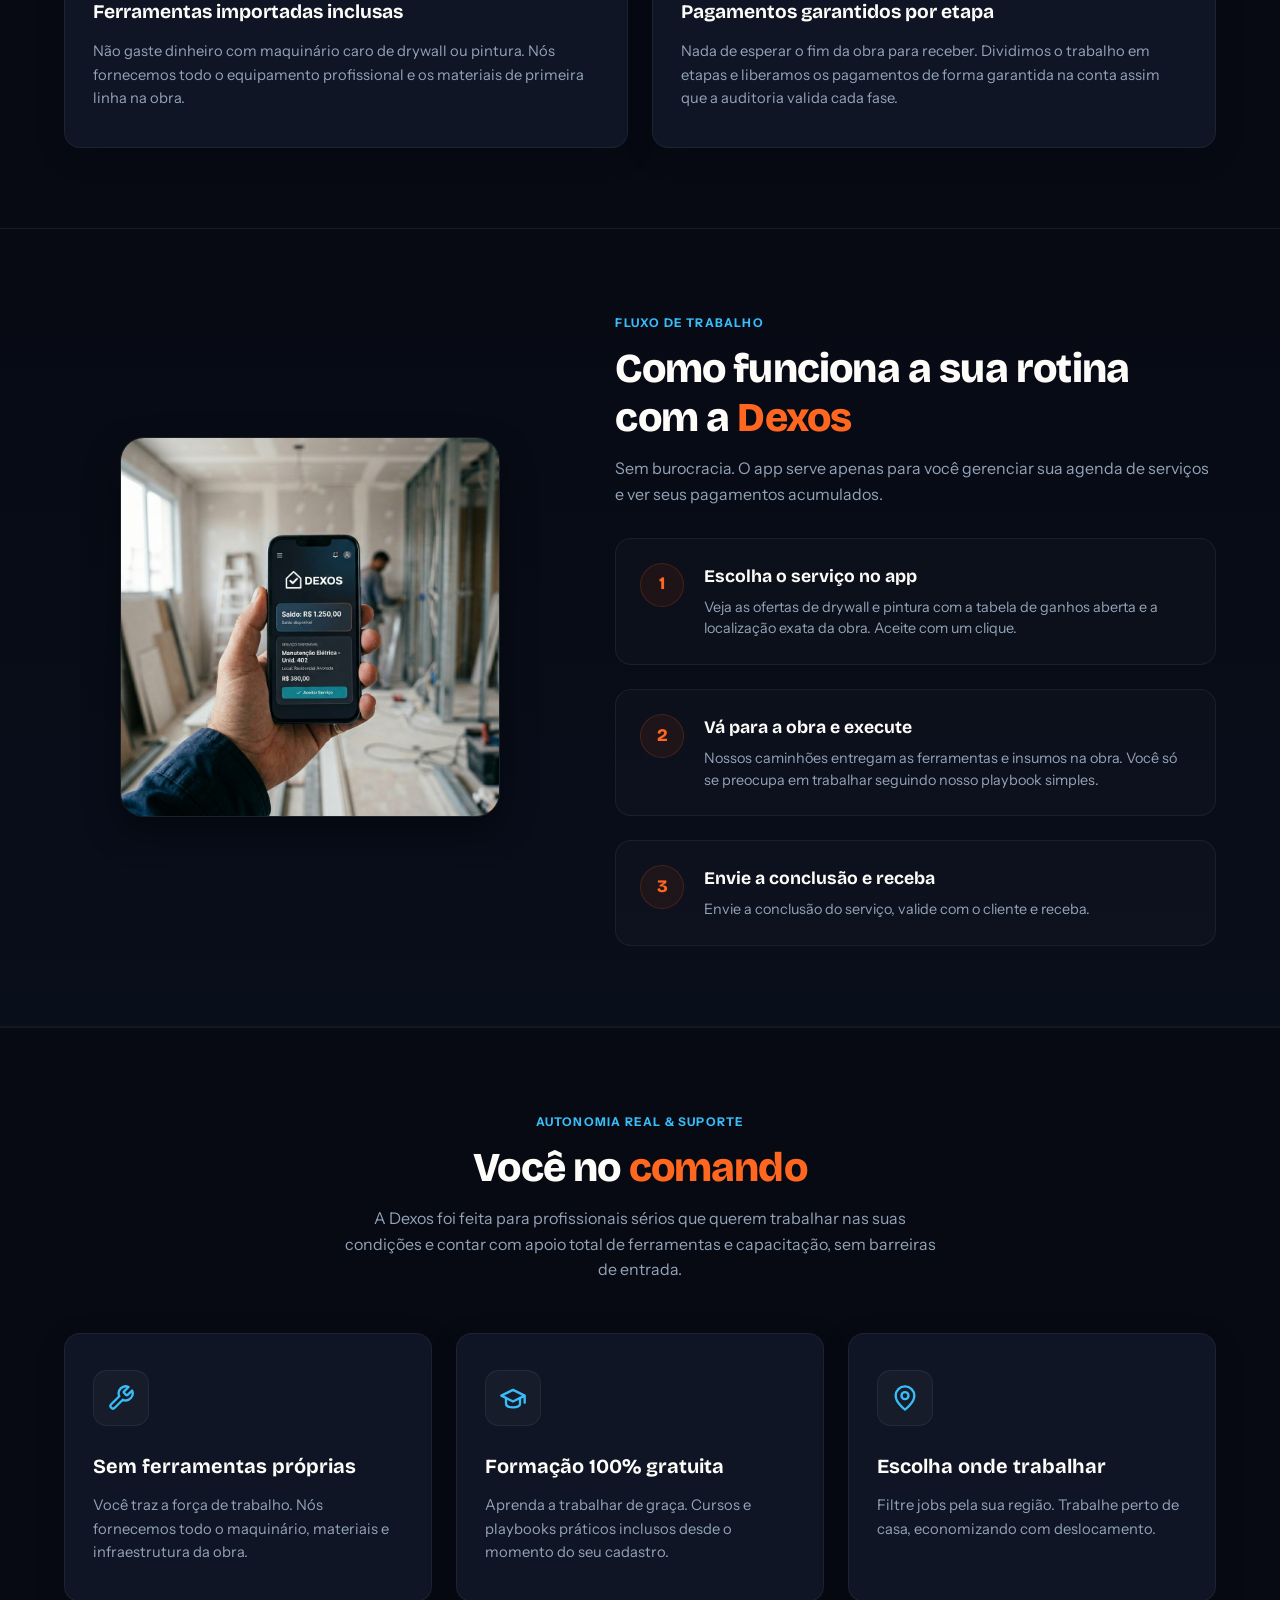
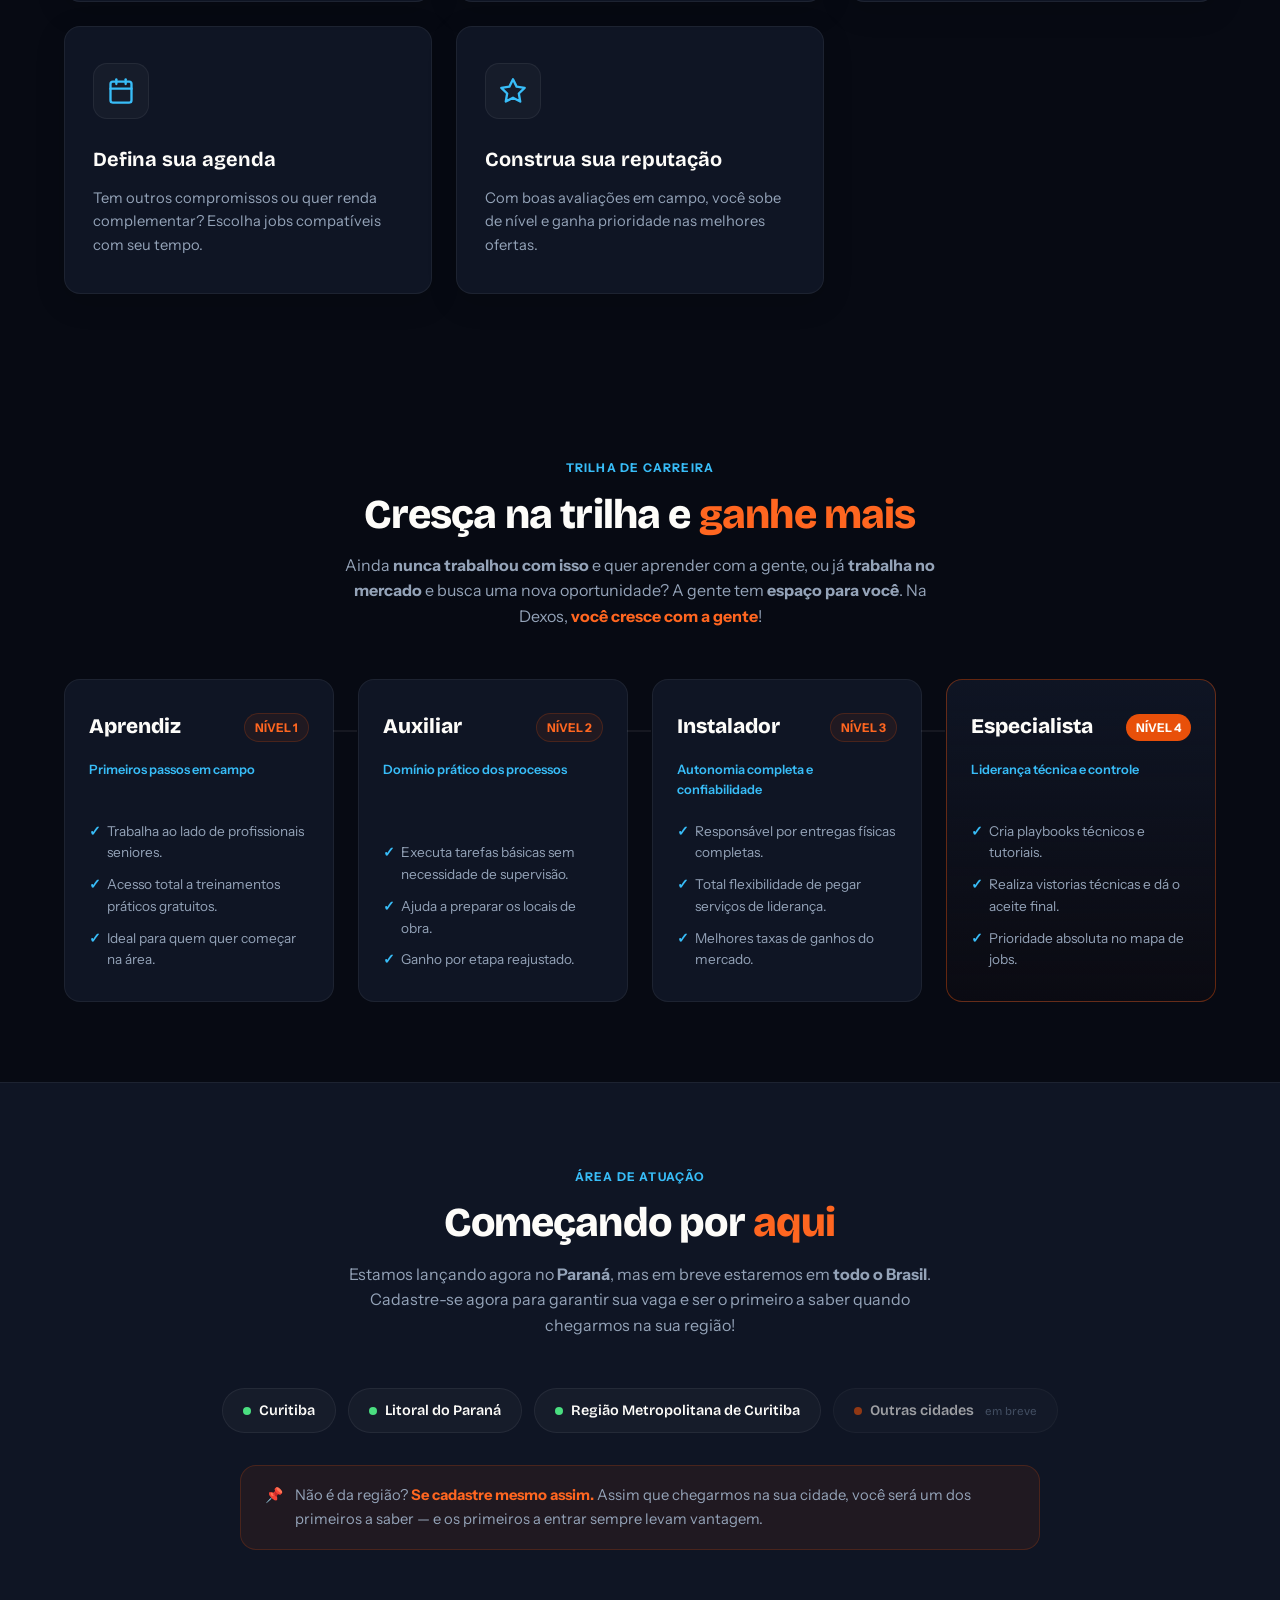
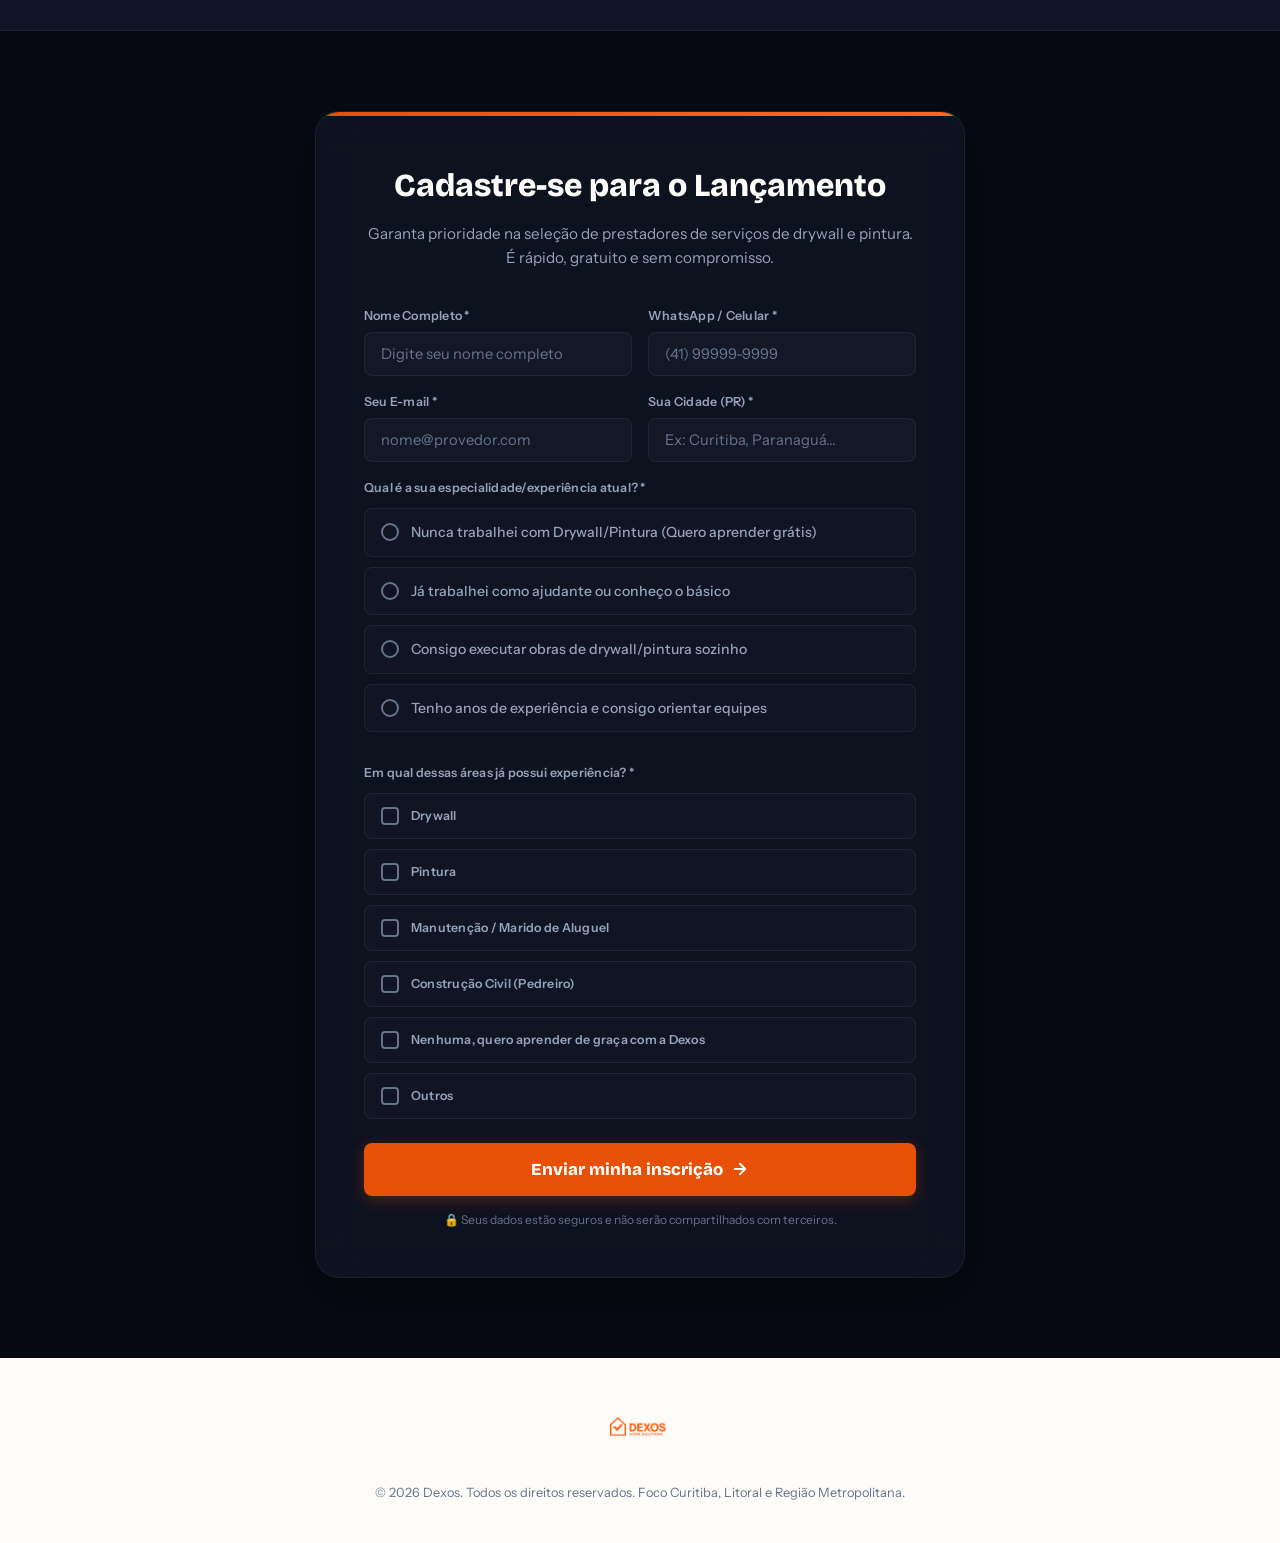
==== commit 44f29299: "feat: consolidacao landing-parceiros V3 com integracao final Google Sheets" ====
--- a/index.html
+++ b/index.html
@@ -4,62 +4,78 @@
   <meta charset="UTF-8"/>
   <meta name="viewport" content="width=device-width, initial-scale=1.0"/>
   <meta name="description" content="Dexos - Comece a trabalhar na construção civil mesmo sem experiência prévia. Nós contratamos você diretamente, damos treinamento e ferramentas, e pagamos por etapa."/>
+  
   <title>Dexos — Trabalhe na Construção Civil. Mesmo Sem Experiência.</title>
   
-  <!-- Fontes do Brand Kit -->
-  <link rel="preconnect" href="https://fonts.googleapis.com">
-  <link rel="preconnect" href="https://fonts.gstatic.com" crossorigin>
-  <link href="https://fonts.googleapis.com/css2?family=Bricolage+Grotesque:opsz,wght@12..96,400;12..96,600;12..96,800&family=Instrument+Sans:ital,wght@0,400;0,500;0,700;1,400&display=swap" rel="stylesheet"/>
-  
-  <!-- Folha de Estilo Externa com cache-buster -->
-  <link rel="stylesheet" href="css/index.css?v=2.2"/>
+  <!-- Estilo Customizado -->
+  <link rel="stylesheet" href="css/style.css"/>
 </head>
-<body class="theme-parceiros">
-
-  <!-- NAV (Glassmorphic) -->
+<body>
+
+  <!-- NAVEGAÇÃO FLUTUANTE -->
   <nav>
-    <a href="#" class="logo-container">
-      <img src="img/Dexos Logo Branca.png" alt="Dexos Logo" class="logo-img"/>
+    <a href="#" class="logo" id="nav-logo">
+      <img src="img/Dexos Logo Branca.png" alt="Dexos Logo"/>
     </a>
     <div class="nav-links">
-      <a href="#diferenciais" class="nav-link">Nossa Proposta</a>
-      <a href="#funcionamento" class="nav-link">Como Funciona</a>
-      <a href="#niveis" class="nav-link">Níveis</a>
-      <a href="#cadastro" class="nav-link">Inscrição</a>
-    </div>
-    <a href="#cadastro" class="nav-btn">Garantir minha vaga</a>
+      <a href="#diferenciais" class="nav-link" id="link-diferenciais">Nossa Proposta</a>
+      <a href="#como-funciona" class="nav-link" id="link-funcionamento">Como Funciona</a>
+      <a href="#niveis" class="nav-link" id="link-niveis">Níveis</a>
+      <a href="#cadastro" class="nav-link" id="link-cadastro">Inscrição</a>
+    </div>
+    <a href="#cadastro" class="btn-nav" id="btn-cadastro-nav">Garantir Vaga</a>
   </nav>
 
   <!-- HERO SECTION -->
   <header class="hero">
-    <div class="orb orb1"></div>
-    <div class="orb orb2"></div>
-    <div class="hero-inner">
-      <div class="hero-content-left">
-        <div class="pill">
-          <div class="pulse-dot"></div>
-          Lançamento · Curitiba &amp; Litoral
-        </div>
-        <h1>
-          Ganhe dinheiro com<br>
-          <span class="hl" id="dynamic-text">drywall</span>.<br>
-          <span class="hl-navy">Mesmo sem experiência.</span>
-        </h1>
-        <p class="hero-sub">
-          A Dexos <strong>não é um aplicativo de bicos</strong> onde você precisa disputar clientes ou vender seu trabalho. <strong>Nós contratamos você diretamente!</strong> Damos treinamento gratuito, fornecemos todas as ferramentas e pagamos após cada etapa concluída.
-        </p>
-        <div class="hero-ctas">
-          <a href="#cadastro" class="btn-primary">Quero me cadastrar grátis <span class="arr">→</span></a>
-          <span class="hero-note">Gratuito · Sem compromisso</span>
-        </div>
-      </div>
-      
-      <div class="hero-media-right">
-        <div class="hero-image-wrap">
-          <img src="img/hero_drywall_worker.png" alt="Instalador profissional de drywall no trabalho com a Dexos"/>
-          <div class="hero-floating-card">
-            <div class="floating-card-icon">✓</div>
-            <div class="floating-card-text">
+    <div class="container">
+      <div class="hero-wrapper">
+        <div class="hero-content">
+          <div class="badge-alert">
+            <span class="pulse-circle"></span>
+            Lançamento em Curitiba &amp; Litoral
+          </div>
+          <h1>
+            Ganhe dinheiro com <br/>
+            <span id="dynamic-text" class="gradient-text">drywall</span>.<br/>
+            <span>Mesmo sem experiência.</span>
+          </h1>
+          <p class="hero-description">
+            A Dexos <strong>não é um aplicativo de bicos</strong> onde você precisa disputar clientes ou vender seu trabalho. <strong>Nós contratamos você diretamente!</strong> Damos treinamento gratuito, fornecemos ferramentas de ponta e pagamos após cada etapa concluída.
+          </p>
+          <div class="hero-ctas">
+            <a href="#cadastro" class="btn-primary" id="btn-cadastro-hero">
+              Quero me cadastrar grátis
+              <svg xmlns="http://www.w3.org/2000/svg" width="20" height="20" viewBox="0 0 24 24" fill="none" stroke="currentColor" stroke-width="2.5" stroke-linecap="round" stroke-linejoin="round"><path d="M5 12h14M12 5l7 7-7 7"/></svg>
+            </a>
+            <a href="#diferenciais" class="btn-secondary" id="btn-saiba-mais">Ver Como Funciona</a>
+          </div>
+          <div class="hero-features-summary">
+            <div class="h-feat">
+              <svg xmlns="http://www.w3.org/2000/svg" width="18" height="18" viewBox="0 0 24 24" fill="none" stroke="currentColor" stroke-width="2.5" stroke-linecap="round" stroke-linejoin="round"><polyline points="20 6 9 17 4 12"/></svg>
+              Treinamento Gratuito
+            </div>
+            <div class="h-feat">
+              <svg xmlns="http://www.w3.org/2000/svg" width="18" height="18" viewBox="0 0 24 24" fill="none" stroke="currentColor" stroke-width="2.5" stroke-linecap="round" stroke-linejoin="round"><polyline points="20 6 9 17 4 12"/></svg>
+              Ferramentas Inclusas
+            </div>
+            <div class="h-feat">
+              <svg xmlns="http://www.w3.org/2000/svg" width="18" height="18" viewBox="0 0 24 24" fill="none" stroke="currentColor" stroke-width="2.5" stroke-linecap="round" stroke-linejoin="round"><polyline points="20 6 9 17 4 12"/></svg>
+              Contratação Direta
+            </div>
+          </div>
+        </div>
+        
+        <div class="hero-media">
+          <div class="hero-image-container">
+            <img src="img/hero_drywall_worker.png" alt="Instalador profissional de drywall no trabalho com a Dexos"/>
+          </div>
+          <!-- Card Flutuante Premium -->
+          <div class="floating-card">
+            <div class="float-icon">
+              <svg xmlns="http://www.w3.org/2000/svg" width="20" height="20" viewBox="0 0 24 24" fill="none" stroke="currentColor" stroke-width="2" stroke-linecap="round" stroke-linejoin="round"><rect width="20" height="12" x="2" y="6" rx="2"/><circle cx="12" cy="12" r="2"/><path d="M6 12h.01M18 12h.01"/></svg>
+            </div>
+            <div class="float-info">
               <strong>Zero Investimento</strong>
               <span>Ferramentas e materiais inclusos</span>
             </div>
@@ -69,72 +85,89 @@
     </div>
   </header>
 
-  <!-- DIFERENCIAIS -->
-  <section class="pay-sec reveal" id="diferenciais">
-    <div class="stag">A Proposta Dexos</div>
-    <h2>A empresa que te <em>ensina, contrata e paga</em></h2>
-    <p class="sub">Esqueça a instabilidade de depender do boca a boca ou de pagar comissões para plataformas de terceiros. Na Dexos, a relação é direta e transparente.</p>
-    <div class="pay-grid">
-      <div class="pay-card">
-        <div class="pay-num">01</div>
-        <h3>Nós contratamos você</h3>
-        <p>A Dexos não é uma vitrine de anúncios. Nós somos a sua contratante. O serviço já está fechado e garantido, você só entra com a sua disposição para aprender e executar.</p>
-        <span class="pay-badge">Contratação Direta</span>
-      </div>
-      <div class="pay-card">
-        <div class="pay-num">02</div>
-        <h3>Experiência zero necessária</h3>
-        <p>Nós ensinamos você a trabalhar do zero com nosso método. Oferecemos playbooks simples de seguir, capacitação prática e você trabalha ao lado de profissionais experientes.</p>
-        <span class="pay-badge">Nós Ensinamos</span>
-      </div>
-      <div class="pay-card">
-        <div class="pay-num">03</div>
-        <h3>Ferramentas inclusas</h3>
-        <p>Não gaste dinheiro com maquinário caro de drywall ou pintura. Nós fornecemos todo o equipamento profissional e os materiais de primeira linha na obra.</p>
-        <span class="pay-badge">Equipamento Grátis</span>
-      </div>
-      <div class="pay-card">
-        <div class="pay-num">04</div>
-        <h3>Pagamentos por etapa</h3>
-        <p>Nada de esperar o fim da obra para receber. Dividimos o trabalho em etapas e liberamos os pagamentos de forma garantida assim que a auditoria valida cada fase.</p>
-        <span class="pay-badge">Garantia na Conta</span>
-      </div>
-    </div>
-  </section>
-
-  <!-- COMO FUNCIONA (COM O MOCKUP DE CELULAR REALISTA GERADO) -->
-  <section class="how-sec-v2 reveal" id="funcionamento">
-    <div class="how-grid-v2">
-      <div class="how-media-v2">
-        <div class="how-image-wrapper">
-          <img src="img/app_mockup_dexos.png" alt="Aplicativo Dexos com saldo a receber e logo oficial"/>
-        </div>
-      </div>
-      <div class="how-content-v2">
-        <div class="stag">Fluxo de Trabalho</div>
-        <h2>Como funciona a sua rotina com a <em>Dexos</em></h2>
-        <p class="sub" style="margin-bottom: 2rem;">Sem burocracia. O app serve apenas para você gerenciar sua agenda de serviços e ver seus pagamentos acumulados.</p>
-        
-        <div class="steps-list-v2">
-          <div class="step-item-v2">
-            <div class="step-num-v2">1</div>
-            <div class="step-info-v2">
-              <h3>Escolha o serviço no app</h3>
-              <p>Veja as ofertas de drywall e pintura com a tabela de ganhos aberta e a localização exata da obra. Aceite com um clique.</p>
-            </div>
-          </div>
-          <div class="step-item-v2">
-            <div class="step-num-v2">2</div>
-            <div class="step-info-v2">
-              <h3>Vá para a obra e execute</h3>
-              <p>Nossos caminhões entregam as ferramentas e insumos na obra. Você só se preocupa em trabalhar seguindo nosso playbook simples.</p>
-            </div>
-          </div>
-          <div class="step-item-v2">
-            <div class="step-num-v2">3</div>
-            <div class="step-info-v2">
-              <h3>Envie a foto e receba</h3>
-              <p>Mande a foto da etapa concluída pelo celular. O Especialista aprova remotamente ou em campo e liberamos o dinheiro na conta.</p>
+  <!-- SEÇÃO VANTAGENS -->
+  <section id="diferenciais" class="reveal">
+    <div class="container">
+      <div class="sec-header">
+        <span class="sec-tag">A Proposta Dexos</span>
+        <h2 class="sec-title">A empresa que te <em>ensina, contrata e paga</em></h2>
+        <p class="sec-desc">Esqueça a instabilidade de depender do boca a boca ou de pagar comissões para aplicativos de terceiros. Na Dexos, a relação é direta e transparente.</p>
+      </div>
+      
+      <div class="benefits-grid">
+        <div class="benefit-card">
+          <div class="b-icon-wrap">
+            <svg xmlns="http://www.w3.org/2000/svg" width="24" height="24" viewBox="0 0 24 24" fill="none" stroke="currentColor" stroke-width="2" stroke-linecap="round" stroke-linejoin="round"><path d="M22 10v6M2 10l10-5 10 5-10 5z"/><path d="M6 12v5c0 2 2 3 6 3s6-1 6-3v-5"/></svg>
+          </div>
+          <h3>Experiência zero necessária</h3>
+          <p>Ainda não é do ramo e quer aprender a trabalhar? A gente te ensina e te contrata depois. Sem custo por isso!</p>
+        </div>
+
+        <div class="benefit-card">
+          <div class="b-icon-wrap">
+            <svg xmlns="http://www.w3.org/2000/svg" width="24" height="24" viewBox="0 0 24 24" fill="none" stroke="currentColor" stroke-width="2" stroke-linecap="round" stroke-linejoin="round"><path d="M16 21v-2a4 4 0 0 0-4-4H6a4 4 0 0 0-4 4v2"/><circle cx="9" cy="7" r="4"/><path d="M22 21v-2a4 4 0 0 0-3-3.87"/><path d="M16 3.13a4 4 0 0 1 0 7.75"/></svg>
+          </div>
+          <h3>Nós contratamos você</h3>
+          <p>A Dexos não é uma vitrine de anúncios. Nós somos a sua contratante. O serviço já está fechado e garantido, você só entra com a sua disposição para aprender e executar.</p>
+        </div>
+        
+        <div class="benefit-card">
+          <div class="b-icon-wrap">
+            <svg xmlns="http://www.w3.org/2000/svg" width="24" height="24" viewBox="0 0 24 24" fill="none" stroke="currentColor" stroke-width="2" stroke-linecap="round" stroke-linejoin="round"><path d="M14.7 6.3a1 1 0 0 0 0 1.4l1.6 1.6a1 1 0 0 0 1.4 0l3.77-3.77a6 6 0 0 1-7.94 7.94l-6.91 6.91a2.12 2.12 0 0 1-3-3l6.91-6.91a6 6 0 0 1 7.94-7.94l-3.76 3.76z"/></svg>
+          </div>
+          <h3>Ferramentas importadas inclusas</h3>
+          <p>Não gaste dinheiro com maquinário caro de drywall ou pintura. Nós fornecemos todo o equipamento profissional e os materiais de primeira linha na obra.</p>
+        </div>
+
+        <div class="benefit-card">
+          <div class="b-icon-wrap">
+            <svg xmlns="http://www.w3.org/2000/svg" width="24" height="24" viewBox="0 0 24 24" fill="none" stroke="currentColor" stroke-width="2" stroke-linecap="round" stroke-linejoin="round"><rect width="20" height="12" x="2" y="6" rx="2"/><circle cx="12" cy="12" r="2"/><path d="M6 12h.01M18 12h.01"/></svg>
+          </div>
+          <h3>Pagamentos garantidos por etapa</h3>
+          <p>Nada de esperar o fim da obra para receber. Dividimos o trabalho em etapas e liberamos os pagamentos de forma garantida na conta assim que a auditoria valida cada fase.</p>
+        </div>
+      </div>
+    </div>
+  </section>
+
+  <!-- SEÇÃO COMO FUNCIONA -->
+  <section id="como-funciona" class="how-section reveal">
+    <div class="container">
+      <div class="how-wrapper">
+        <div class="how-media">
+          <div class="how-image-container">
+            <img src="img/app_mockup_dexos.png" alt="Aplicativo Dexos Partner"/>
+          </div>
+        </div>
+        
+        <div class="how-content">
+          <span class="sec-tag">Fluxo de Trabalho</span>
+          <h2 class="sec-title">Como funciona a sua rotina com a <em>Dexos</em></h2>
+          <p class="sec-desc" style="margin-bottom: 30px;">Sem burocracia. O app serve apenas para você gerenciar sua agenda de serviços e ver seus pagamentos acumulados.</p>
+          
+          <div class="steps-list">
+            <div class="step-item">
+              <div class="step-num">1</div>
+              <div class="step-info">
+                <h3>Escolha o serviço no app</h3>
+                <p>Veja as ofertas de drywall e pintura com a tabela de ganhos aberta e a localização exata da obra. Aceite com um clique.</p>
+              </div>
+            </div>
+            
+            <div class="step-item">
+              <div class="step-num">2</div>
+              <div class="step-info">
+                <h3>Vá para a obra e execute</h3>
+                <p>Nossos caminhões entregam as ferramentas e insumos na obra. Você só se preocupa em trabalhar seguindo nosso playbook simples.</p>
+              </div>
+            </div>
+            
+            <div class="step-item">
+              <div class="step-num">3</div>
+              <div class="step-info">
+                <h3>Envie a conclusão e receba</h3>
+                <p>Envie a conclusão do serviço, valide com o cliente e receba.</p>
+              </div>
             </div>
           </div>
         </div>
@@ -144,187 +177,264 @@
 
   <!-- AUTONOMIA -->
   <section class="freedom-sec reveal" id="autonomia">
-    <div class="stag">Autonomia real & Suporte</div>
-    <h2>Você no <em>comando</em></h2>
-    <p class="sub">A Dexos foi feita para profissionais sérios que querem trabalhar nas suas condições e contar com apoio total de ferramentas e capacitação, sem barreiras de entrada.</p>
-    <div class="freedom-grid">
-      <div class="freedom-card">
-        <div class="freedom-icon">
-          <svg xmlns="http://www.w3.org/2000/svg" width="28" height="28" viewBox="0 0 24 24" fill="none" stroke="currentColor" stroke-width="2" stroke-linecap="round" stroke-linejoin="round"><path d="M14.7 6.3a1 1 0 0 0 0 1.4l1.6 1.6a1 1 0 0 0 1.4 0l3.77-3.77a6 6 0 0 1-7.94 7.94l-6.91 6.91a2.12 2.12 0 0 1-3-3l6.91-6.91a6 6 0 0 1 7.94-7.94l-3.76 3.76z"/></svg>
-        </div>
-        <h3>Sem ferramentas próprias</h3>
-        <p>Você traz a força de trabalho. Nós fornecemos todo o maquinário, materiais e infraestrutura da obra.</p>
-      </div>
-      <div class="freedom-card">
-        <div class="freedom-icon">
-          <svg xmlns="http://www.w3.org/2000/svg" width="28" height="28" viewBox="0 0 24 24" fill="none" stroke="currentColor" stroke-width="2" stroke-linecap="round" stroke-linejoin="round"><path d="M22 10v6M2 10l10-5 10 5-10 5z"/><path d="M6 12v5c0 2 2 3 6 3s6-1 6-3v-5"/></svg>
-        </div>
-        <h3>Formação 100% gratuita</h3>
-        <p>Aprenda a trabalhar de graça. Cursos e playbooks práticos inclusos desde o momento do seu cadastro.</p>
-      </div>
-      <div class="freedom-card">
-        <div class="freedom-icon">
-          <svg xmlns="http://www.w3.org/2000/svg" width="28" height="28" viewBox="0 0 24 24" fill="none" stroke="currentColor" stroke-width="2" stroke-linecap="round" stroke-linejoin="round"><path d="M20 10c0 6-8 12-8 12s-8-6-8-12a8 8 0 0 1 16 0Z"/><circle cx="12" cy="10" r="3"/></svg>
-        </div>
-        <h3>Escolha onde trabalhar</h3>
-        <p>Filtre jobs pela sua região. Trabalhe perto de casa, economizando com deslocamento.</p>
-      </div>
-      <div class="freedom-card">
-        <div class="freedom-icon">
-          <svg xmlns="http://www.w3.org/2000/svg" width="28" height="28" viewBox="0 0 24 24" fill="none" stroke="currentColor" stroke-width="2" stroke-linecap="round" stroke-linejoin="round"><rect width="18" height="18" x="3" y="4" rx="2" ry="2"/><line x1="16" x2="16" y1="2" y2="6"/><line x1="8" x2="8" y1="2" y2="6"/><line x1="3" x2="21" y1="10" y2="10"/></svg>
-        </div>
-        <h3>Defina sua agenda</h3>
-        <p>Tem outros compromissos ou quer renda complementar? Escolha jobs compatíveis com seu tempo.</p>
-      </div>
-      <div class="freedom-card">
-        <div class="freedom-icon">
-          <svg xmlns="http://www.w3.org/2000/svg" width="28" height="28" viewBox="0 0 24 24" fill="none" stroke="currentColor" stroke-width="2" stroke-linecap="round" stroke-linejoin="round"><polygon points="12 2 15.09 8.26 22 9.27 17 14.14 18.18 21.02 12 17.77 5.82 21.02 7 14.14 2 9.27 8.91 8.26 12 2"/></svg>
-        </div>
-        <h3>Construa sua reputação</h3>
-        <p>Com boas avaliações em campo, você sobe de nível e ganha prioridade nas melhores ofertas.</p>
-      </div>
-    </div>
-  </section>
-
-  <!-- NÍVEIS DE PARCEIROS ( ZR System ) -->
-  <section class="levels-sec reveal" id="niveis">
-    <div class="stag">Estrutura de Níveis</div>
-    <h2>Cresça e <em>ganhe mais</em></h2>
-    <p class="sub">Seu nível operacional baseia-se na qualidade e produtividade real do seu trabalho. Quanto mais você evolui, mais você ganha por etapa executada.</p>
-    <div class="levels-container-mobile">
-      <div class="levels-grid">
-        
-        <div class="level-card">
-          <span class="level-badge">Nível 1</span>
-          <h3>Aprendiz</h3>
-          <p class="level-sub">Primeiro contato com o sistema</p>
-          <ul>
-            <li>Acompanha instaladores e auxiliares.</li>
-            <li>Aprende com playbooks gratuitos em campo.</li>
-            <li>Trabalha sob supervisão prática e constante.</li>
+    <div class="container">
+      <div class="sec-header">
+        <span class="sec-tag">Autonomia real & Suporte</span>
+        <h2 class="sec-title">Você no <em>comando</em></h2>
+        <p class="sec-desc">A Dexos foi feita para profissionais sérios que querem trabalhar nas suas condições e contar com apoio total de ferramentas e capacitação, sem barreiras de entrada.</p>
+      </div>
+      <div class="freedom-container-mobile">
+        <div class="freedom-grid">
+          <div class="freedom-card">
+            <div class="freedom-icon">
+              <svg xmlns="http://www.w3.org/2000/svg" width="28" height="28" viewBox="0 0 24 24" fill="none" stroke="currentColor" stroke-width="2" stroke-linecap="round" stroke-linejoin="round"><path d="M14.7 6.3a1 1 0 0 0 0 1.4l1.6 1.6a1 1 0 0 0 1.4 0l3.77-3.77a6 6 0 0 1-7.94 7.94l-6.91 6.91a2.12 2.12 0 0 1-3-3l6.91-6.91a6 6 0 0 1 7.94-7.94l-3.76 3.76z"/></svg>
+            </div>
+            <h3>Sem ferramentas próprias</h3>
+            <p>Você traz a força de trabalho. Nós fornecemos todo o maquinário, materiais e infraestrutura da obra.</p>
+          </div>
+          <div class="freedom-card">
+            <div class="freedom-icon">
+              <svg xmlns="http://www.w3.org/2000/svg" width="28" height="28" viewBox="0 0 24 24" fill="none" stroke="currentColor" stroke-width="2" stroke-linecap="round" stroke-linejoin="round"><path d="M22 10v6M2 10l10-5 10 5-10 5z"/><path d="M6 12v5c0 2 2 3 6 3s6-1 6-3v-5"/></svg>
+            </div>
+            <h3>Formação 100% gratuita</h3>
+            <p>Aprenda a trabalhar de graça. Cursos e playbooks práticos inclusos desde o momento do seu cadastro.</p>
+          </div>
+          <div class="freedom-card">
+            <div class="freedom-icon">
+              <svg xmlns="http://www.w3.org/2000/svg" width="28" height="28" viewBox="0 0 24 24" fill="none" stroke="currentColor" stroke-width="2" stroke-linecap="round" stroke-linejoin="round"><path d="M20 10c0 6-8 12-8 12s-8-6-8-12a8 8 0 0 1 16 0Z"/><circle cx="12" cy="10" r="3"/></svg>
+            </div>
+            <h3>Escolha onde trabalhar</h3>
+            <p>Filtre jobs pela sua região. Trabalhe perto de casa, economizando com deslocamento.</p>
+          </div>
+          <div class="freedom-card">
+            <div class="freedom-icon">
+              <svg xmlns="http://www.w3.org/2000/svg" width="28" height="28" viewBox="0 0 24 24" fill="none" stroke="currentColor" stroke-width="2" stroke-linecap="round" stroke-linejoin="round"><rect width="18" height="18" x="3" y="4" rx="2" ry="2"/><line x1="16" x2="16" y1="2" y2="6"/><line x1="8" x2="8" y1="2" y2="6"/><line x1="3" x2="21" y1="10" y2="10"/></svg>
+            </div>
+            <h3>Defina sua agenda</h3>
+            <p>Tem outros compromissos ou quer renda complementar? Escolha jobs compatíveis com seu tempo.</p>
+          </div>
+          <div class="freedom-card">
+            <div class="freedom-icon">
+              <svg xmlns="http://www.w3.org/2000/svg" width="28" height="28" viewBox="0 0 24 24" fill="none" stroke="currentColor" stroke-width="2" stroke-linecap="round" stroke-linejoin="round"><polygon points="12 2 15.09 8.26 22 9.27 17 14.14 18.18 21.02 12 17.77 5.82 21.02 7 14.14 2 9.27 8.91 8.26 12 2"/></svg>
+            </div>
+            <h3>Construa sua reputação</h3>
+            <p>Com boas avaliações em campo, você sobe de nível e ganha prioridade nas melhores ofertas.</p>
+          </div>
+        </div>
+      </div>
+    </div>
+  </section>
+
+  <!-- SEÇÃO NÍVEIS (GAMIFICAÇÃO) -->
+  <section id="niveis" class="reveal">
+    <div class="container">
+      <div class="sec-header">
+        <span class="sec-tag">Trilha de Carreira</span>
+        <h2 class="sec-title">Cresça na trilha e <em>ganhe mais</em></h2>
+        <p class="sec-desc">Ainda <strong>nunca trabalhou com isso</strong> e quer aprender com a gente, ou já <strong>trabalha no mercado</strong> e busca uma nova oportunidade? A gente tem <strong>espaço para você</strong>. Na Dexos, <strong style="color: var(--action-hover);">você cresce com a gente</strong>!</p>
+      </div>
+      
+      <div class="levels-timeline">
+        <div class="level-node">
+          <div class="level-header">
+            <span class="level-title">Aprendiz</span>
+            <span class="level-number">Nível 1</span>
+          </div>
+          <p class="level-desc">Primeiros passos em campo</p>
+          <ul class="level-benefits">
+            <li>Trabalha ao lado de profissionais seniores.</li>
+            <li>Acesso total a treinamentos práticos gratuitos.</li>
+            <li>Ideal para quem quer começar na área.</li>
           </ul>
         </div>
-  
-        <div class="level-card">
-          <span class="level-badge">Nível 2</span>
-          <h3>Auxiliar</h3>
-          <p class="level-sub">Domínio dos processos operacionais</p>
-          <ul>
-            <li>Acompanha instaladores nas obras.</li>
-            <li>Executa serviços básicos seguindo playbooks.</li>
-            <li>Ajuda a treinar e guiar novos aprendizes.</li>
+        
+        <div class="level-node">
+          <div class="level-header">
+            <span class="level-title">Auxiliar</span>
+            <span class="level-number">Nível 2</span>
+          </div>
+          <p class="level-desc">Domínio prático dos processos</p>
+          <ul class="level-benefits">
+            <li>Executa tarefas básicas sem necessidade de supervisão.</li>
+            <li>Ajuda a preparar os locais de obra.</li>
+            <li>Ganho por etapa reajustado.</li>
           </ul>
         </div>
-  
-        <div class="level-card">
-          <span class="level-badge">Nível 3</span>
-          <h3>Instalador</h3>
-          <p class="level-sub">Autonomia e alta confiabilidade</p>
-          <ul>
-            <li>Executa obras 100% de forma independente.</li>
-            <li>Qualidade física de entrega validada.</li>
-            <li>Orienta auxiliares e aprendizes em campo.</li>
+        
+        <div class="level-node">
+          <div class="level-header">
+            <span class="level-title">Instalador</span>
+            <span class="level-number">Nível 3</span>
+          </div>
+          <p class="level-desc">Autonomia completa e confiabilidade</p>
+          <ul class="level-benefits">
+            <li>Responsável por entregas físicas completas.</li>
+            <li>Total flexibilidade de pegar serviços de liderança.</li>
+            <li>Melhores taxas de ganhos do mercado.</li>
           </ul>
         </div>
-  
-        <div class="level-card level-especialista">
-          <span class="level-badge">Nível 4</span>
-          <h3>Especialista</h3>
-          <p class="level-sub">Liderança técnica e processos</p>
-          <ul>
-            <li>Cria playbooks de novos serviços na plataforma.</li>
-            <li>Grava vídeos e materiais de nivelamento técnico.</li>
-            <li>Realiza auditorias de obras e dá aceite final.</li>
+        
+        <div class="level-node special">
+          <div class="level-header">
+            <span class="level-title">Especialista</span>
+            <span class="level-number">Nível 4</span>
+          </div>
+          <p class="level-desc">Liderança técnica e controle</p>
+          <ul class="level-benefits">
+            <li>Cria playbooks técnicos e tutoriais.</li>
+            <li>Realiza vistorias técnicas e dá o aceite final.</li>
+            <li>Prioridade absoluta no mapa de jobs.</li>
           </ul>
         </div>
-        
       </div>
     </div>
   </section>
 
   <!-- ONDE -->
   <section class="where-sec reveal" id="onde">
-    <div class="stag">Área de atuação</div>
-    <h2>Começando por <em>aqui</em></h2>
-    <p class="sub">Estamos lançando com foco total na nossa região — para fazer muito bem feito antes de expandir.</p>
-    <div class="cities">
-      <div class="city-chip"><span class="cdot"></span>Curitiba</div>
-      <div class="city-chip"><span class="cdot"></span>Litoral do Paraná</div>
-      <div class="city-chip"><span class="cdot"></span>Região Metropolitana de Curitiba</div>
-      <div class="city-chip soon"><span class="cdot"></span>Outras cidades <span class="clabel">&nbsp;em breve</span></div>
-    </div>
-    <div class="where-note">
-      <span>📌</span>
-      <span>Não é da região? <strong>Se cadastre mesmo assim.</strong> Assim que chegarmos na sua cidade, você será um dos primeiros a saber — e os primeiros a entrar sempre levam vantagem.</span>
-    </div>
-  </section>
-
-  <!-- FORMULÁRIO -->
-  <section class="form-sec reveal" id="cadastro">
-    <div class="form-header">
-      <div class="stag">Lista de espera</div>
-      <h2>Garanta sua vaga <em>agora</em></h2>
-      <p style="margin:.9rem auto 0;color:var(--muted);font-size:.95rem;line-height:1.7;max-width:460px">
-        Estamos selecionando os profissionais que vão lançar com a Dexos. Preencha abaixo — é rápido, gratuito e sem compromisso.
-      </p>
-    </div>
-
-    <div class="form-wrap">
-      <div id="form-content">
-        <div class="form-grid">
-          <div class="fg">
-            <label>Nome completo *</label>
-            <input type="text" id="f-nome" placeholder="Seu nome completo"/>
-          </div>
-          <div class="fg">
-            <label>WhatsApp / Telefone *</label>
-            <input type="tel" id="f-tel" placeholder="(41) 99999-9999"/>
-          </div>
-          <div class="fg">
-            <label>E-mail *</label>
-            <input type="email" id="f-email" placeholder="seu@email.com"/>
-          </div>
-          <div class="fg">
-            <label>Cidade *</label>
-            <input type="text" id="f-cidade" placeholder="Ex: Curitiba, Paranaguá..."/>
+    <div class="container">
+      <div class="sec-header">
+        <span class="sec-tag">Área de atuação</span>
+        <h2 class="sec-title">Começando por <em>aqui</em></h2>
+        <p class="sec-desc">Estamos lançando agora no <strong>Paraná</strong>, mas em breve estaremos em <strong>todo o Brasil</strong>. Cadastre-se agora para garantir sua vaga e ser o primeiro a saber quando chegarmos na sua região!</p>
+      </div>
+      <div class="cities">
+        <div class="city-chip"><span class="cdot"></span>Curitiba</div>
+        <div class="city-chip"><span class="cdot"></span>Litoral do Paraná</div>
+        <div class="city-chip"><span class="cdot"></span>Região Metropolitana de Curitiba</div>
+        <div class="city-chip soon"><span class="cdot"></span>Outras cidades <span class="clabel">&nbsp;em breve</span></div>
+      </div>
+      <div class="where-note">
+        <span>📌</span>
+        <span>Não é da região? <strong>Se cadastre mesmo assim.</strong> Assim que chegarmos na sua cidade, você será um dos primeiros a saber — e os primeiros a entrar sempre levam vantagem.</span>
+      </div>
+    </div>
+  </section>
+
+  <!-- SEÇÃO CADASTRO / CONVERSÃO -->
+  <section id="cadastro" class="form-section reveal">
+    <div class="container">
+      <div class="form-wrapper">
+        <!-- FORM BODY -->
+        <div id="form-body">
+          <div class="form-header">
+            <h2>Cadastre-se para o Lançamento</h2>
+            <p>Garanta prioridade na seleção de prestadores de serviços de drywall e pintura. É rápido, gratuito e sem compromisso.</p>
           </div>
           
-          <div class="fg full">
-            <label>Qual é o seu nível de experiência? *</label>
-            <div class="radio-group" id="rg-exp">
-              <label class="ropt" onclick="pickRadio(this,'exp')">
-                <input type="radio" name="exp" value="aprendiz"/>
-                <span class="rdot"></span>Nunca trabalhei (Aprendiz)
-              </label>
-              <label class="ropt" onclick="pickRadio(this,'exp')">
-                <input type="radio" name="exp" value="auxiliar"/>
-                <span class="rdot"></span>Pouca experiência (Auxiliar)
-              </label>
-              <label class="ropt" onclick="pickRadio(this,'exp')">
-                <input type="radio" name="exp" value="instalador"/>
-                <span class="rdot"></span>Trabalho sozinho (Instalador)
-              </label>
-              <label class="ropt" onclick="pickRadio(this,'exp')">
-                <input type="radio" name="exp" value="especialista"/>
-                <span class="rdot"></span>Consigo liderar/ensinar (Especialista)
-              </label>
-            </div>
-          </div>
-        </div>
-        
-        <button class="form-submit" id="submit-btn" onclick="doSubmit()">
-          Garantir minha vaga na lista de espera →
-        </button>
-        <div class="form-secure">🔒 Seus dados são protegidos e jamais serão compartilhados</div>
-      </div>
-
-      <!-- SUCCESS STATE -->
-      <div class="success-state" id="success-view">
-        <div class="sicon">✓</div>
-        <h3>Você está na lista! 🎉</h3>
-        <p>Cadastro recebido com sucesso.<br>Nossa equipe vai entrar em contato em breve com tudo que você precisa para começar.</p>
-        <div class="success-box">
-          📧 <strong>Verifique seu e-mail</strong> — mandamos uma confirmação agora mesmo. Não achou? Olhe na caixa de spam.
+          <form onsubmit="handleFormSubmit(event)">
+            <div class="form-fields">
+              <div class="field-group">
+                <label for="nome">Nome Completo *</label>
+                <input type="text" id="nome" placeholder="Digite seu nome completo" required/>
+              </div>
+              
+              <div class="field-group">
+                <label for="tel">WhatsApp / Celular *</label>
+                <input type="tel" id="tel" placeholder="(41) 99999-9999" required/>
+              </div>
+              
+              <div class="field-group">
+                <label for="email">Seu E-mail *</label>
+                <input type="email" id="email" placeholder="nome@provedor.com" required/>
+              </div>
+              
+              <div class="field-group">
+                <label for="cidade">Sua Cidade (PR) *</label>
+                <input type="text" id="cidade" placeholder="Ex: Curitiba, Paranaguá..." required/>
+              </div>
+              
+              <div class="field-group full">
+                <label>Qual é a sua especialidade/experiência atual? *</label>
+                <div class="radio-options">
+                  <div class="radio-label">
+                    <input type="radio" name="exp" value="Nível 1 - Aprendiz" required/>
+                    <div class="custom-radio"></div>
+                    Nunca trabalhei com Drywall/Pintura (Quero aprender grátis)
+                  </div>
+                  
+                  <div class="radio-label">
+                    <input type="radio" name="exp" value="Nível 2 - Auxiliar"/>
+                    <div class="custom-radio"></div>
+                    Já trabalhei como ajudante ou conheço o básico
+                  </div>
+                  
+                  <div class="radio-label">
+                    <input type="radio" name="exp" value="Nível 3 - Instalador"/>
+                    <div class="custom-radio"></div>
+                    Consigo executar obras de drywall/pintura sozinho
+                  </div>
+                  
+                  <div class="radio-label">
+                    <input type="radio" name="exp" value="Nível 4 - Especialista"/>
+                    <div class="custom-radio"></div>
+                    Tenho anos de experiência e consigo orientar equipes
+                  </div>
+                </div>
+              </div>
+              <div class="field-group full" style="margin-top: 15px;">
+                <label>Em qual dessas áreas já possui experiência? *</label>
+                <div class="checkbox-options">
+                  <label class="checkbox-label">
+                    <input type="checkbox" name="areas" value="Drywall"/>
+                    <div class="custom-checkbox"></div>
+                    Drywall
+                  </label>
+                  
+                  <label class="checkbox-label">
+                    <input type="checkbox" name="areas" value="Pintura"/>
+                    <div class="custom-checkbox"></div>
+                    Pintura
+                  </label>
+                  
+                  <label class="checkbox-label">
+                    <input type="checkbox" name="areas" value="Manutenção/Marido de Aluguel"/>
+                    <div class="custom-checkbox"></div>
+                    Manutenção / Marido de Aluguel
+                  </label>
+                  
+                  <label class="checkbox-label">
+                    <input type="checkbox" name="areas" value="Construção Civil (Pedreiro)"/>
+                    <div class="custom-checkbox"></div>
+                    Construção Civil (Pedreiro)
+                  </label>
+
+                  <label class="checkbox-label">
+                    <input type="checkbox" name="areas" value="Nenhuma (quero aprender com a Dexos)"/>
+                    <div class="custom-checkbox"></div>
+                    Nenhuma, quero aprender de graça com a Dexos
+                  </label>
+
+                  <label class="checkbox-label">
+                    <input type="checkbox" name="areas" value="Outros"/>
+                    <div class="custom-checkbox"></div>
+                    Outros
+                  </label>
+                </div>
+              </div>
+            </div>
+            
+            <button type="submit" class="btn-submit" id="submit-btn">
+              Enviar minha inscrição
+              <svg xmlns="http://www.w3.org/2000/svg" width="18" height="18" viewBox="0 0 24 24" fill="none" stroke="currentColor" stroke-width="2.5" stroke-linecap="round" stroke-linejoin="round"><path d="M5 12h14M12 5l7 7-7 7"/></svg>
+            </button>
+          </form>
+          
+          <div class="form-footer-note">
+            🔒 Seus dados estão seguros e não serão compartilhados com terceiros.
+          </div>
+        </div>
+        
+        <!-- SUCCESS STATE -->
+        <div id="success-state" class="success-view">
+          <div class="success-icon">✓</div>
+          <h3>Inscrição realizada com sucesso! 🎉</h3>
+          <p>
+            Parabéns, você agora está oficialmente na nossa lista de prioridade para Curitiba, Litoral e Região Metropolitana.
+          </p>
+          <div class="success-alert-box">
+            📧 <strong>Verifique sua caixa de e-mail</strong>. Enviamos um e-mail de boas-vindas com informações exclusivas sobre o lançamento. Caso não encontre, procure na sua caixa de spam ou aba de promoções.
+          </div>
         </div>
       </div>
     </div>
@@ -332,13 +442,17 @@
 
   <!-- FOOTER -->
   <footer>
-    <a href="#" class="logo-container">
-      <img src="img/Dexos Logo Branca.png" alt="Dexos Logo" style="height: 60px; width: auto;"/>
-    </a>
-    <p>© 2026 Dexos · Curitiba e Litoral do Paraná</p>
+    <div class="container">
+      <div class="footer-wrapper">
+        <a href="#" class="footer-logo">
+          <img src="img/Dexos Logo Laranja.png" alt="Dexos Logo"/>
+        </a>
+        <p>© 2026 Dexos. Todos os direitos reservados. Foco Curitiba, Litoral e Região Metropolitana.</p>
+      </div>
+    </div>
   </footer>
 
-  <!-- Scripts com cache-buster -->
-  <script src="js/main.js?v=2.2" defer></script>
+  <!-- Scripts do App -->
+  <script src="js/app.js"></script>
 </body>
 </html>
--- a/css/style.css
+++ b/css/style.css
@@ -0,0 +1,1615 @@
+/* style.css - Dexos Landing Page Parceiros (V2) */
+
+@import url('https://fonts.googleapis.com/css2?family=Bricolage+Grotesque:opsz,wght@12..96,400;12..96,600;12..96,700;12..96,800&family=Instrument+Sans:ital,wght@0,400;0,500;0,600;0,700;1,400&display=swap');
+
+:root {
+  /* Cores Conceituais - Tema Escuro Flexível da Dexos */
+  --bg-deep: #070a13;
+  --bg-surface: #0f1524;
+  --bg-surface-hover: #161f33;
+  
+  /* Tons de Ação (Laranja) */
+  --action: #e8500a;
+  --action-hover: #ff6620;
+  --action-glow: rgba(232, 80, 10, 0.3);
+  --action-light: rgba(232, 80, 10, 0.08);
+  
+  /* Tons de Estrutura (Navy & Azul Accent) */
+  --navy-light: #1e2d4a;
+  --accent: #38bdf8;
+  --accent-glow: rgba(56, 189, 248, 0.15);
+  
+  /* Cores de Texto e Suporte */
+  --text-primary: #fdfcf9;
+  --text-secondary: #94a3b8;
+  --text-muted: #64748b;
+  --border: rgba(255, 255, 255, 0.06);
+  --border-focus: rgba(56, 189, 248, 0.4);
+  
+  /* Fontes com Fallbacks Flexíveis */
+  --font-title: 'Bricolage Grotesque', 'Outfit', 'Montserrat', sans-serif;
+  --font-body: 'Instrument Sans', 'Inter', 'System UI', sans-serif;
+  
+  /* Constantes de Design */
+  --radius-sm: 8px;
+  --radius-md: 16px;
+  --radius-lg: 24px;
+  --radius-full: 9999px;
+  --transition: all 0.3s cubic-bezier(0.4, 0, 0.2, 1);
+  --max-width: 1200px;
+}
+
+/* Reset Geral */
+*, *::before, *::after {
+  box-sizing: border-box;
+  margin: 0;
+  padding: 0;
+}
+
+html {
+  scroll-behavior: smooth;
+  height: 100%;
+  overflow-x: hidden;
+}
+
+body {
+  background-color: var(--bg-deep);
+  color: var(--text-primary);
+  font-family: var(--font-body);
+  font-size: 16px;
+  line-height: 1.6;
+  overflow-x: hidden;
+  min-height: 100%;
+  position: relative;
+}
+
+/* Efeito de Fundo - Degradês Orbitais Modernos */
+body::before {
+  content: '';
+  position: absolute;
+  top: -10%;
+  right: -5%;
+  width: 50vw;
+  height: 50vw;
+  background: radial-gradient(circle, rgba(56, 189, 248, 0.06) 0%, transparent 70%);
+  z-index: -2;
+  pointer-events: none;
+  filter: blur(60px);
+}
+
+body::after {
+  content: '';
+  position: absolute;
+  bottom: 20%;
+  left: -10%;
+  width: 60vw;
+  height: 60vw;
+  background: radial-gradient(circle, rgba(232, 80, 10, 0.03) 0%, transparent 70%);
+  z-index: -2;
+  pointer-events: none;
+  filter: blur(80px);
+}
+
+/* Container Global */
+.container {
+  max-width: var(--max-width);
+  margin: 0 auto;
+  padding: 0 24px;
+}
+
+/* Removido o grid matemático decorativo a pedido do usuário */
+
+/* Animações de Fade-in */
+.reveal {
+  opacity: 0;
+  transform: translateY(30px);
+  transition: opacity 0.8s ease-out, transform 0.8s ease-out;
+}
+
+.reveal.active {
+  opacity: 1;
+  transform: translateY(0);
+}
+
+/* NAV FLUTUANTE (Glassmorphism) */
+nav {
+  position: fixed;
+  top: 16px;
+  left: 50%;
+  transform: translateX(-50%);
+  width: calc(100% - 48px);
+  max-width: var(--max-width);
+  z-index: 1000;
+  display: flex;
+  align-items: center;
+  justify-content: space-between;
+  padding: 12px 24px;
+  background: rgba(15, 21, 36, 0.75);
+  backdrop-filter: blur(16px);
+  -webkit-backdrop-filter: blur(16px);
+  border: 1px solid var(--border);
+  border-radius: var(--radius-full);
+  box-shadow: 0 10px 30px rgba(0, 0, 0, 0.3);
+  transition: var(--transition);
+}
+
+.nav-scrolled {
+  top: 8px;
+  padding: 10px 24px;
+  background: rgba(7, 10, 19, 0.9);
+  border-color: rgba(255, 255, 255, 0.1);
+}
+
+.logo {
+  display: flex;
+  align-items: center;
+  text-decoration: none;
+}
+
+.logo img {
+  height: 100px; /* Aumentado para maior evidência */
+  margin: -14px 0; /* Compensa a borda vazia da imagem PNG */
+  width: auto;
+  transition: var(--transition);
+}
+
+@media (max-width: 480px) {
+  .logo img {
+    height: 55px; /* Mobile tamanho ajustado */
+    margin: -8px 0;
+  }
+}
+
+.nav-links {
+  display: flex;
+  gap: 24px;
+}
+
+@media (max-width: 768px) {
+  .nav-links {
+    display: none; /* Mobile simplicidade */
+  }
+}
+
+.nav-link {
+  color: var(--text-secondary);
+  text-decoration: none;
+  font-size: 0.9rem;
+  font-weight: 500;
+  transition: var(--transition);
+}
+
+.nav-link:hover {
+  color: var(--text-primary);
+}
+
+.btn-nav {
+  background: var(--action);
+  color: var(--text-primary);
+  font-family: var(--font-title);
+  font-weight: 700;
+  font-size: 0.85rem;
+  padding: 8px 18px;
+  border-radius: var(--radius-full);
+  text-decoration: none;
+  border: none;
+  cursor: pointer;
+  box-shadow: 0 4px 12px var(--action-glow);
+  transition: var(--transition);
+}
+
+.btn-nav:hover {
+  background: var(--action-hover);
+  transform: translateY(-1px);
+  box-shadow: 0 6px 16px var(--action-glow);
+}
+
+/* HERO SECTION */
+header.hero {
+  padding-top: 160px;
+  padding-bottom: 80px;
+  position: relative;
+  overflow: hidden;
+}
+
+.hero-wrapper {
+  display: grid;
+  grid-template-columns: 1.1fr 0.9fr;
+  gap: 48px;
+  align-items: center;
+}
+
+@media (max-width: 992px) {
+  .hero-wrapper {
+    grid-template-columns: 1fr;
+    text-align: center;
+    gap: 40px;
+  }
+}
+
+.hero-content {
+  display: flex;
+  flex-direction: column;
+}
+
+@media (max-width: 992px) {
+  .hero-content {
+    align-items: center;
+  }
+}
+
+.badge-alert {
+  display: inline-flex;
+  align-items: center;
+  gap: 8px;
+  background: rgba(56, 189, 248, 0.08);
+  border: 1px solid rgba(56, 189, 248, 0.2);
+  color: var(--accent);
+  font-size: 0.75rem;
+  font-weight: 600;
+  letter-spacing: 0.05em;
+  text-transform: uppercase;
+  padding: 6px 14px;
+  border-radius: var(--radius-full);
+  margin-bottom: 24px;
+  align-self: flex-start;
+}
+
+@media (max-width: 992px) {
+  .badge-alert {
+    align-self: center;
+  }
+}
+
+.pulse-circle {
+  width: 8px;
+  height: 8px;
+  border-radius: 50%;
+  background-color: var(--accent);
+  box-shadow: 0 0 0 0 rgba(56, 189, 248, 0.4);
+  animation: pulse-glow 2s infinite;
+}
+
+@keyframes pulse-glow {
+  0% {
+    box-shadow: 0 0 0 0 rgba(56, 189, 248, 0.7);
+  }
+  70% {
+    box-shadow: 0 0 0 10px rgba(56, 189, 248, 0);
+  }
+  100% {
+    box-shadow: 0 0 0 0 rgba(56, 189, 248, 0);
+  }
+}
+
+.hero-content h1 {
+  font-family: var(--font-title);
+  font-size: clamp(2.2rem, 4.8vw, 4.0rem);
+  font-weight: 800;
+  line-height: 1.1;
+  letter-spacing: -0.02em;
+  margin-bottom: 20px;
+}
+
+.hero-content h1 span.gradient-text {
+  background: linear-gradient(135deg, var(--action-hover) 20%, #fcd34d 100%);
+  -webkit-background-clip: text;
+  -webkit-text-fill-color: transparent;
+}
+
+.hero-description {
+  font-size: 1.1rem;
+  color: var(--text-secondary);
+  line-height: 1.7;
+  margin-bottom: 32px;
+  max-width: 580px;
+}
+
+.hero-ctas {
+  display: flex;
+  flex-wrap: wrap;
+  gap: 16px;
+  align-items: center;
+  margin-bottom: 40px;
+}
+
+.btn-primary {
+  background: var(--action);
+  color: var(--text-primary);
+  font-family: var(--font-title);
+  font-weight: 700;
+  font-size: 1.05rem;
+  padding: 16px 36px;
+  border-radius: var(--radius-full);
+  border: none;
+  cursor: pointer;
+  text-decoration: none;
+  box-shadow: 0 8px 20px var(--action-glow);
+  display: inline-flex;
+  align-items: center;
+  gap: 10px;
+  transition: var(--transition);
+}
+
+.btn-primary:hover {
+  background: var(--action-hover);
+  transform: translateY(-2px);
+  box-shadow: 0 12px 28px var(--action-glow);
+}
+
+.btn-primary svg {
+  transition: transform 0.2s;
+}
+
+.btn-primary:hover svg {
+  transform: translateX(4px);
+}
+
+.btn-secondary {
+  background: rgba(255, 255, 255, 0.04);
+  color: var(--text-primary);
+  border: 1px solid var(--border);
+  font-family: var(--font-title);
+  font-weight: 600;
+  font-size: 1rem;
+  padding: 16px 30px;
+  border-radius: var(--radius-full);
+  text-decoration: none;
+  display: inline-flex;
+  align-items: center;
+  cursor: pointer;
+  transition: var(--transition);
+}
+
+.btn-secondary:hover {
+  background: rgba(255, 255, 255, 0.08);
+  border-color: rgba(255, 255, 255, 0.15);
+  transform: translateY(-1px);
+}
+
+.hero-features-summary {
+  display: flex;
+  gap: 24px;
+}
+
+@media (max-width: 480px) {
+  .hero-features-summary {
+    flex-direction: column;
+    gap: 12px;
+  }
+}
+
+.h-feat {
+  display: flex;
+  align-items: center;
+  gap: 8px;
+  font-size: 0.85rem;
+  color: var(--text-secondary);
+}
+
+.h-feat svg {
+  color: var(--accent);
+}
+
+/* Imagem Hero */
+.hero-media {
+  position: relative;
+  display: flex;
+  justify-content: center;
+}
+
+.hero-image-container {
+  position: relative;
+  width: 100%;
+  max-width: 450px;
+  border-radius: var(--radius-lg);
+  overflow: hidden;
+  box-shadow: 0 20px 40px rgba(0,0,0,0.5);
+  border: 1px solid rgba(255, 255, 255, 0.1);
+  transform: rotate(1.5deg);
+  transition: var(--transition);
+}
+
+.hero-image-container:hover {
+  transform: rotate(0) scale(1.02);
+}
+
+.hero-image-container img {
+  width: 100%;
+  height: auto;
+  display: block;
+}
+
+.floating-card {
+  position: absolute;
+  bottom: 20px;
+  left: -20px;
+  background: rgba(15, 21, 36, 0.85);
+  backdrop-filter: blur(12px);
+  border: 1px solid rgba(255, 255, 255, 0.1);
+  padding: 16px;
+  border-radius: var(--radius-md);
+  box-shadow: 0 10px 30px rgba(0, 0, 0, 0.3);
+  display: flex;
+  align-items: center;
+  gap: 12px;
+  animation: float 4s ease-in-out infinite;
+}
+
+@keyframes float {
+  0%, 100% { transform: translateY(0); }
+  50% { transform: translateY(-10px); }
+}
+
+.float-icon {
+  background: var(--action-light);
+  width: 40px;
+  height: 40px;
+  border-radius: 50%;
+  display: flex;
+  align-items: center;
+  justify-content: center;
+  color: var(--action-hover);
+}
+
+.float-info strong {
+  display: block;
+  font-size: 0.9rem;
+}
+
+.float-info span {
+  font-size: 0.75rem;
+  color: var(--text-secondary);
+}
+
+/* SEÇÕES GENÉRICAS */
+section {
+  padding: 80px 0;
+  position: relative;
+}
+
+.sec-header {
+  text-align: center;
+  max-width: 600px;
+  margin: 0 auto 50px;
+}
+
+.sec-tag {
+  font-size: 0.75rem;
+  font-weight: 700;
+  letter-spacing: 0.1em;
+  text-transform: uppercase;
+  color: var(--accent);
+  margin-bottom: 12px;
+  display: inline-block;
+}
+
+.sec-title {
+  font-family: var(--font-title);
+  font-size: clamp(1.8rem, 3.2vw, 2.6rem);
+  font-weight: 800;
+  letter-spacing: -0.02em;
+  line-height: 1.2;
+}
+
+.sec-title em {
+  font-style: normal;
+  color: var(--action-hover);
+}
+
+.sec-desc {
+  margin-top: 14px;
+  color: var(--text-secondary);
+  font-size: 1rem;
+}
+
+/* SEÇÃO DE DIFERENCIAIS (GRID CARDS) */
+.benefits-grid {
+  display: grid;
+  grid-template-columns: repeat(2, 1fr);
+  gap: 24px;
+}
+
+@media (max-width: 768px) {
+  .benefits-grid {
+    grid-template-columns: 1fr;
+  }
+}
+
+.benefit-card {
+  background: var(--bg-surface);
+  border: 1px solid var(--border);
+  border-radius: var(--radius-md);
+  padding: 36px 28px;
+  position: relative;
+  overflow: hidden;
+  transition: var(--transition);
+  box-shadow: 0 8px 30px rgba(0, 0, 0, 0.15);
+}
+
+.benefit-card::before {
+  content: '';
+  position: absolute;
+  inset: 0;
+  background: radial-gradient(circle at 50% 0%, rgba(56, 189, 248, 0.05) 0%, transparent 60%);
+  opacity: 0;
+  transition: var(--transition);
+}
+
+.benefit-card:hover {
+  transform: translateY(-6px);
+  border-color: rgba(56, 189, 248, 0.2);
+  box-shadow: 0 12px 40px rgba(56, 189, 248, 0.05);
+}
+
+.benefit-card:hover::before {
+  opacity: 1;
+}
+
+.b-icon-wrap {
+  width: 56px;
+  height: 56px;
+  background: rgba(255, 255, 255, 0.03);
+  border: 1px solid var(--border);
+  border-radius: 14px;
+  display: flex;
+  align-items: center;
+  justify-content: center;
+  color: var(--accent);
+  margin-bottom: 24px;
+  transition: var(--transition);
+}
+
+.benefit-card:hover .b-icon-wrap {
+  background: var(--action-light);
+  border-color: rgba(232, 80, 10, 0.2);
+  color: var(--action-hover);
+  transform: scale(1.05);
+}
+
+.benefit-card h3 {
+  font-family: var(--font-title);
+  font-size: 1.2rem;
+  font-weight: 700;
+  margin-bottom: 12px;
+}
+
+.benefit-card p {
+  font-size: 0.92rem;
+  color: var(--text-secondary);
+  line-height: 1.6;
+}
+
+/* SEÇÃO DETALHE DO FUNCIONAMENTO (PASSO A PASSO) */
+.how-section {
+  background: linear-gradient(180deg, var(--bg-deep) 0%, #090e1b 100%);
+  border-top: 1px solid var(--border);
+  border-bottom: 1px solid var(--border);
+}
+
+.how-wrapper {
+  display: grid;
+  grid-template-columns: 0.90fr 1.10fr;
+  gap: 60px;
+  align-items: center;
+}
+
+@media (max-width: 992px) {
+  .how-wrapper {
+    grid-template-columns: 1fr;
+    gap: 40px;
+  }
+}
+
+.how-media {
+  display: flex;
+  justify-content: center;
+}
+
+.how-image-container {
+  width: 100%;
+  max-width: 380px;
+  border-radius: var(--radius-lg);
+  overflow: hidden;
+  border: 1px solid rgba(255, 255, 255, 0.08);
+  box-shadow: 0 15px 35px rgba(0, 0, 0, 0.4);
+}
+
+.how-image-container img {
+  width: 100%;
+  height: auto;
+  display: block;
+}
+
+.steps-list {
+  display: flex;
+  flex-direction: column;
+  gap: 24px;
+}
+
+.step-item {
+  display: flex;
+  gap: 20px;
+  padding: 24px;
+  background: rgba(255, 255, 255, 0.02);
+  border: 1px solid var(--border);
+  border-radius: var(--radius-md);
+  transition: var(--transition);
+}
+
+.step-item:hover {
+  background: rgba(255, 255, 255, 0.04);
+  border-color: rgba(56, 189, 248, 0.15);
+}
+
+.step-num {
+  width: 44px;
+  height: 44px;
+  background: var(--action-light);
+  border: 1px solid rgba(232, 80, 10, 0.2);
+  border-radius: 50%;
+  display: flex;
+  align-items: center;
+  justify-content: center;
+  font-family: var(--font-title);
+  font-weight: 800;
+  font-size: 1.1rem;
+  color: var(--action-hover);
+  flex-shrink: 0;
+}
+
+.step-info h3 {
+  font-family: var(--font-title);
+  font-size: 1.1rem;
+  font-weight: 700;
+  margin-bottom: 6px;
+}
+
+.step-info p {
+  font-size: 0.9rem;
+  color: var(--text-secondary);
+  line-height: 1.5;
+}
+
+/* SEÇÃO DE NÍVEIS (GAMIFICAÇÃO E PROGRESSO) */
+.levels-section {
+  background: var(--bg-deep);
+}
+
+.levels-timeline {
+  display: grid;
+  grid-template-columns: repeat(4, 1fr);
+  gap: 24px;
+  margin-top: 40px;
+}
+
+@media (max-width: 992px) {
+  .levels-timeline {
+    grid-template-columns: 1fr;
+    gap: 20px;
+  }
+}
+
+.level-node {
+  background: var(--bg-surface);
+  border: 1px solid var(--border);
+  border-radius: var(--radius-md);
+  padding: 30px 24px;
+  position: relative;
+  transition: var(--transition);
+  display: flex;
+  flex-direction: column;
+}
+
+.level-node::after {
+  content: '';
+  position: absolute;
+  top: 50px;
+  right: -24px;
+  width: 24px;
+  height: 2px;
+  background: var(--border);
+  z-index: 1;
+}
+
+@media (max-width: 992px) {
+  .level-node::after {
+    display: none;
+  }
+}
+
+.level-node:last-child::after {
+  display: none;
+}
+
+.level-node:hover {
+  transform: translateY(-5px);
+  border-color: rgba(56, 189, 248, 0.25);
+  box-shadow: 0 10px 30px rgba(56, 189, 248, 0.05);
+}
+
+.level-header {
+  display: flex;
+  justify-content: space-between;
+  align-items: center;
+  margin-bottom: 16px;
+}
+
+.level-title {
+  font-family: var(--font-title);
+  font-weight: 800;
+  font-size: 1.3rem;
+}
+
+.level-number {
+  font-size: 0.75rem;
+  font-weight: 700;
+  background: var(--action-light);
+  color: var(--action-hover);
+  border: 1px solid rgba(232, 80, 10, 0.2);
+  padding: 4px 10px;
+  border-radius: var(--radius-full);
+  text-transform: uppercase;
+}
+
+.level-desc {
+  font-size: 0.8rem;
+  color: var(--accent);
+  margin-bottom: 20px;
+  font-weight: 600;
+}
+
+.level-benefits {
+  list-style: none;
+  display: flex;
+  flex-direction: column;
+  gap: 10px;
+  margin-top: auto;
+}
+
+.level-benefits li {
+  font-size: 0.85rem;
+  color: var(--text-secondary);
+  position: relative;
+  padding-left: 18px;
+}
+
+.level-benefits li::before {
+  content: '✓';
+  position: absolute;
+  left: 0;
+  color: var(--accent);
+  font-weight: bold;
+}
+
+/* Nível Especialista - Destaque */
+.level-node.special {
+  border: 1.5px solid rgba(232, 80, 10, 0.4);
+  background: linear-gradient(180deg, var(--bg-surface) 0%, rgba(232, 80, 10, 0.02) 100%);
+}
+
+.level-node.special .level-number {
+  background: var(--action);
+  color: var(--text-primary);
+  border: none;
+}
+
+.level-node.special:hover {
+  border-color: var(--action-hover);
+  box-shadow: 0 12px 40px rgba(232, 80, 10, 0.08);
+}
+
+/* SEÇÃO DE DEPOIMENTOS */
+.testimonials-section {
+  background: linear-gradient(180deg, #090e1b 0%, var(--bg-deep) 100%);
+  border-top: 1px solid var(--border);
+}
+
+.testimonial-card {
+  max-width: 760px;
+  margin: 0 auto;
+  background: var(--bg-surface);
+  border: 1px solid var(--border);
+  border-radius: var(--radius-lg);
+  padding: 48px;
+  text-align: center;
+  position: relative;
+  box-shadow: 0 15px 40px rgba(0, 0, 0, 0.3);
+}
+
+.testimonial-card::before {
+  content: '“';
+  position: absolute;
+  top: 12px;
+  left: 36px;
+  font-size: 8rem;
+  font-family: var(--font-title);
+  color: rgba(255, 255, 255, 0.03);
+  line-height: 1;
+}
+
+.t-quote {
+  font-size: 1.15rem;
+  line-height: 1.8;
+  margin-bottom: 28px;
+  position: relative;
+  z-index: 2;
+  font-style: italic;
+  color: var(--text-primary);
+}
+
+.t-author {
+  display: flex;
+  flex-direction: column;
+  align-items: center;
+  gap: 12px;
+}
+
+.t-avatar {
+  width: 60px;
+  height: 60px;
+  border-radius: 50%;
+  border: 2px solid var(--accent);
+  background: var(--bg-surface-hover);
+  display: flex;
+  align-items: center;
+  justify-content: center;
+  font-family: var(--font-title);
+  font-weight: 700;
+  color: var(--accent);
+}
+
+.t-name {
+  font-family: var(--font-title);
+  font-weight: 700;
+  font-size: 1rem;
+}
+
+.t-role {
+  font-size: 0.8rem;
+  color: var(--text-secondary);
+}
+
+/* SEÇÃO DO FORMULÁRIO (CARD CONVERSÃO GLASS) */
+.form-section {
+  background: var(--bg-deep);
+  position: relative;
+}
+
+.form-wrapper {
+  max-width: 650px;
+  margin: 0 auto;
+  background: rgba(15, 21, 36, 0.8);
+  backdrop-filter: blur(20px);
+  border: 1px solid var(--border);
+  border-radius: var(--radius-lg);
+  padding: 48px;
+  box-shadow: 0 20px 50px rgba(0, 0, 0, 0.4);
+  position: relative;
+  overflow: hidden;
+}
+
+.form-wrapper::after {
+  content: '';
+  position: absolute;
+  top: 0;
+  left: 0;
+  right: 0;
+  height: 4px;
+  background: linear-gradient(90deg, var(--action), var(--action-hover));
+}
+
+@media (max-width: 576px) {
+  .form-wrapper {
+    padding: 32px 20px;
+  }
+}
+
+.form-header {
+  text-align: center;
+  margin-bottom: 36px;
+}
+
+.form-header h2 {
+  font-family: var(--font-title);
+  font-size: 2rem;
+  font-weight: 800;
+  margin-bottom: 10px;
+}
+
+.form-header p {
+  font-size: 0.95rem;
+  color: var(--text-secondary);
+}
+
+.form-fields {
+  display: grid;
+  grid-template-columns: 1fr 1fr;
+  gap: 16px;
+}
+
+@media (max-width: 576px) {
+  .form-fields {
+    grid-template-columns: 1fr;
+  }
+}
+
+.field-group {
+  display: flex;
+  flex-direction: column;
+  gap: 6px;
+}
+
+.field-group.full {
+  grid-column: 1 / -1;
+}
+
+.field-group label {
+  font-size: 0.78rem;
+  font-weight: 600;
+  color: var(--text-secondary);
+  letter-spacing: 0.02em;
+}
+
+.field-group input {
+  background: rgba(255, 255, 255, 0.03);
+  border: 1px solid var(--border);
+  border-radius: var(--radius-sm);
+  padding: 12px 16px;
+  font-family: var(--font-body);
+  font-size: 0.92rem;
+  color: var(--text-primary);
+  outline: none;
+  transition: var(--transition);
+}
+
+.field-group input::placeholder {
+  color: var(--text-muted);
+}
+
+.field-group input:focus {
+  border-color: var(--border-focus);
+  background: rgba(255, 255, 255, 0.05);
+  box-shadow: 0 0 10px var(--accent-glow);
+}
+
+/* Radio Group */
+.radio-options {
+  display: flex;
+  flex-direction: column;
+  gap: 10px;
+  margin-top: 4px;
+}
+
+.radio-label {
+  display: flex;
+  align-items: center;
+  gap: 12px;
+  background: rgba(255, 255, 255, 0.02);
+  border: 1px solid var(--border);
+  padding: 12px 16px;
+  border-radius: var(--radius-sm);
+  cursor: pointer;
+  transition: var(--transition);
+  font-size: 0.88rem;
+  font-weight: 500;
+  color: var(--text-secondary);
+}
+
+.radio-label:hover {
+  background: rgba(255, 255, 255, 0.04);
+  border-color: rgba(255, 255, 255, 0.15);
+}
+
+.radio-label input[type="radio"] {
+  display: none;
+}
+
+.custom-radio {
+  width: 18px;
+  height: 18px;
+  border: 2px solid var(--text-muted);
+  border-radius: 50%;
+  display: flex;
+  align-items: center;
+  justify-content: center;
+  flex-shrink: 0;
+  transition: var(--transition);
+}
+
+.radio-label.selected {
+  border-color: var(--action);
+  background: var(--action-light);
+  color: var(--text-primary);
+}
+
+.radio-label.selected .custom-radio {
+  border-color: var(--action-hover);
+}
+
+.radio-label.selected .custom-radio::after {
+  content: '';
+  width: 8px;
+  height: 8px;
+  border-radius: 50%;
+  background: var(--action-hover);
+}
+
+/* Checkbox Group */
+.checkbox-options {
+  display: flex;
+  flex-direction: column;
+  gap: 10px;
+  margin-top: 4px;
+}
+
+.checkbox-label {
+  display: flex;
+  align-items: center;
+  gap: 12px;
+  background: rgba(255, 255, 255, 0.02);
+  border: 1px solid var(--border);
+  padding: 12px 16px;
+  border-radius: var(--radius-sm);
+  cursor: pointer;
+  transition: var(--transition);
+  font-size: 0.88rem;
+  font-weight: 500;
+  color: var(--text-secondary);
+}
+
+.checkbox-label:hover {
+  background: rgba(255, 255, 255, 0.04);
+  border-color: rgba(255, 255, 255, 0.15);
+}
+
+.checkbox-label input[type="checkbox"] {
+  display: none;
+}
+
+.custom-checkbox {
+  width: 18px;
+  height: 18px;
+  border: 2px solid var(--text-muted);
+  border-radius: 4px;
+  display: flex;
+  align-items: center;
+  justify-content: center;
+  flex-shrink: 0;
+  transition: var(--transition);
+}
+
+.checkbox-label.selected {
+  border-color: var(--action);
+  background: var(--action-light);
+  color: var(--text-primary);
+}
+
+.checkbox-label.selected .custom-checkbox {
+  border-color: var(--action-hover);
+  background: var(--action-hover);
+}
+
+.checkbox-label.selected .custom-checkbox::after {
+  content: '✓';
+  color: var(--text-primary);
+  font-size: 11px;
+  font-weight: bold;
+}
+
+/* Submit Button */
+.btn-submit {
+  width: 100%;
+  background: var(--action);
+  color: var(--text-primary);
+  font-family: var(--font-title);
+  font-weight: 800;
+  font-size: 1.05rem;
+  padding: 16px;
+  border-radius: var(--radius-sm);
+  border: none;
+  cursor: pointer;
+  margin-top: 24px;
+  box-shadow: 0 4px 15px var(--action-glow);
+  transition: var(--transition);
+  display: flex;
+  align-items: center;
+  justify-content: center;
+  gap: 8px;
+}
+
+.btn-submit:hover {
+  background: var(--action-hover);
+  box-shadow: 0 6px 20px var(--action-glow);
+  transform: translateY(-1px);
+}
+
+.form-footer-note {
+  text-align: center;
+  font-size: 0.75rem;
+  color: var(--text-muted);
+  margin-top: 14px;
+}
+
+/* Success View */
+.success-view {
+  display: none;
+  text-align: center;
+  padding: 40px 10px;
+}
+
+.success-icon {
+  width: 72px;
+  height: 72px;
+  background: var(--action-light);
+  border: 1px solid rgba(232, 80, 10, 0.2);
+  color: var(--action-hover);
+  font-size: 2.2rem;
+  border-radius: 50%;
+  display: flex;
+  align-items: center;
+  justify-content: center;
+  margin: 0 auto 24px;
+}
+
+.success-view h3 {
+  font-family: var(--font-title);
+  font-size: 1.8rem;
+  font-weight: 800;
+  margin-bottom: 12px;
+}
+
+.success-view p {
+  color: var(--text-secondary);
+  font-size: 0.95rem;
+  line-height: 1.6;
+  margin-bottom: 24px;
+}
+
+.success-alert-box {
+  background: rgba(56, 189, 248, 0.06);
+  border: 1px solid rgba(56, 189, 248, 0.15);
+  border-radius: var(--radius-md);
+  padding: 16px 20px;
+  font-size: 0.85rem;
+  color: var(--text-secondary);
+  max-width: 440px;
+  margin: 0 auto;
+  line-height: 1.5;
+}
+
+.success-alert-box strong {
+  color: var(--accent);
+}
+
+/* FOOTER */
+footer {
+  background: var(--text-primary);
+  border-top: 1px solid var(--border);
+  padding: 40px 0;
+  text-align: center;
+}
+
+.footer-wrapper {
+  display: flex;
+  flex-direction: column;
+  align-items: center;
+  gap: 16px;
+}
+
+.footer-logo img {
+  height: 60px; /* Aumentado a pedido do usuário para maior evidência */
+  width: auto;
+}
+
+footer p {
+  font-size: 0.8rem;
+  color: var(--text-muted);
+}
+
+/* SMARTPHONE MOCKUP EM PURO CSS */
+.phone-mockup {
+  width: 100%;
+  max-width: 340px;
+  height: 580px;
+  background: #0d1220;
+  border: 12px solid #1e293b;
+  border-radius: 40px;
+  box-shadow: 0 25px 50px -12px rgba(0, 0, 0, 0.7),
+              0 0 0 1px rgba(255, 255, 255, 0.05),
+              inset 0 0 15px rgba(0, 0, 0, 0.6);
+  position: relative;
+  overflow: hidden;
+  display: flex;
+  flex-direction: column;
+}
+
+.phone-speaker {
+  width: 60px;
+  height: 4px;
+  background: #334155;
+  border-radius: var(--radius-full);
+  position: absolute;
+  top: 6px;
+  left: 50%;
+  transform: translateX(-50%);
+  z-index: 10;
+}
+
+.phone-screen {
+  flex: 1;
+  display: flex;
+  flex-direction: column;
+  background: #090d16;
+  font-family: var(--font-body);
+  color: #f8fafc;
+  overflow-y: auto;
+  padding: 18px 16px 16px;
+  scrollbar-width: none; /* Firefox */
+}
+
+.phone-screen::-webkit-scrollbar {
+  display: none; /* Safari e Chrome */
+}
+
+/* App Header */
+.app-navbar {
+  display: flex;
+  justify-content: space-between;
+  align-items: center;
+  margin-bottom: 20px;
+  border-bottom: 1px solid rgba(255, 255, 255, 0.05);
+  padding-bottom: 10px;
+}
+
+.app-logo {
+  font-family: var(--font-title);
+  font-weight: 800;
+  font-size: 0.95rem;
+  color: var(--accent);
+}
+
+.app-avatar {
+  width: 28px;
+  height: 28px;
+  background: var(--action);
+  color: var(--text-primary);
+  border-radius: 50%;
+  display: flex;
+  align-items: center;
+  justify-content: center;
+  font-weight: 700;
+  font-size: 0.75rem;
+}
+
+/* Wallet Card */
+.app-wallet-card {
+  background: linear-gradient(135deg, #111827 0%, #1f2937 100%);
+  border: 1px solid rgba(255, 255, 255, 0.08);
+  border-radius: var(--radius-md);
+  padding: 16px;
+  margin-bottom: 20px;
+  box-shadow: 0 4px 12px rgba(0,0,0,0.2);
+}
+
+.wallet-label {
+  display: block;
+  font-size: 0.7rem;
+  color: #94a3b8;
+  margin-bottom: 4px;
+  text-transform: uppercase;
+  letter-spacing: 0.05em;
+}
+
+.wallet-value {
+  font-size: 1.6rem;
+  font-weight: 800;
+  font-family: var(--font-title);
+  color: #10b981; /* Verde esmeralda para saldo */
+  margin-bottom: 6px;
+  line-height: 1;
+}
+
+.wallet-status {
+  font-size: 0.72rem;
+  color: #64748b;
+  display: block;
+}
+
+/* Section Title */
+.app-section-title {
+  font-size: 0.8rem;
+  font-weight: 700;
+  color: #94a3b8;
+  margin-bottom: 12px;
+  text-transform: uppercase;
+  letter-spacing: 0.03em;
+}
+
+/* Job Card */
+.app-job-card {
+  background: #111827;
+  border: 1.5px solid rgba(232, 80, 10, 0.2);
+  border-radius: var(--radius-md);
+  padding: 16px;
+  margin-bottom: 20px;
+  transition: var(--transition);
+  box-shadow: 0 4px 15px rgba(232, 80, 10, 0.05);
+}
+
+.job-card-header {
+  display: flex;
+  justify-content: space-between;
+  align-items: center;
+  margin-bottom: 10px;
+}
+
+.job-tag {
+  background: rgba(232, 80, 10, 0.15);
+  color: #ff7a3d;
+  font-size: 0.65rem;
+  font-weight: 700;
+  padding: 2px 8px;
+  border-radius: var(--radius-full);
+}
+
+.job-dist {
+  font-size: 0.68rem;
+  color: #64748b;
+}
+
+.job-title {
+  font-family: var(--font-title);
+  font-size: 0.95rem;
+  font-weight: 700;
+  margin-bottom: 8px;
+  line-height: 1.3;
+}
+
+.job-details {
+  display: flex;
+  flex-direction: column;
+  gap: 4px;
+  margin-bottom: 14px;
+}
+
+.job-details span {
+  font-size: 0.75rem;
+  color: #94a3b8;
+}
+
+.job-details strong {
+  color: #f8fafc;
+}
+
+.btn-app-action {
+  width: 100%;
+  background: var(--action);
+  color: var(--text-primary);
+  font-family: var(--font-title);
+  font-weight: 700;
+  font-size: 0.85rem;
+  padding: 10px;
+  border: none;
+  border-radius: var(--radius-sm);
+  cursor: pointer;
+  box-shadow: 0 4px 12px var(--action-glow);
+  transition: var(--transition);
+}
+
+.btn-app-action:hover {
+  background: var(--action-hover);
+  transform: translateY(-1px);
+}
+
+/* Tip Box */
+.app-tip-box {
+  background: rgba(56, 189, 248, 0.05);
+  border: 1px solid rgba(56, 189, 248, 0.12);
+  border-radius: var(--radius-sm);
+  padding: 12px;
+  font-size: 0.74rem;
+  line-height: 1.4;
+  color: #94a3b8;
+}
+
+.app-tip-box strong {
+  color: var(--accent);
+}
+
+/* FREEDOM (Você no comando) */
+.freedom-sec {
+  background: var(--bg-deep);
+  border-top: 1px solid var(--border);
+  padding: 80px 0;
+}
+
+.freedom-grid {
+  display: grid;
+  grid-template-columns: repeat(auto-fit, minmax(280px, 1fr));
+  gap: 24px;
+  margin-top: 40px;
+}
+
+.freedom-card {
+  background: var(--bg-surface);
+  border: 1px solid var(--border);
+  border-radius: var(--radius-md);
+  padding: 36px 28px;
+  position: relative;
+  overflow: hidden;
+  transition: var(--transition);
+  box-shadow: 0 8px 30px rgba(0, 0, 0, 0.15);
+}
+
+.freedom-card::before {
+  content: '';
+  position: absolute;
+  inset: 0;
+  background: radial-gradient(circle at 50% 0%, rgba(232, 80, 10, 0.08) 0%, transparent 60%);
+  opacity: 0;
+  transition: var(--transition);
+}
+
+.freedom-card:hover {
+  transform: translateY(-6px);
+  border-color: rgba(232, 80, 10, 0.2);
+  box-shadow: 0 12px 40px rgba(232, 80, 10, 0.05);
+}
+
+.freedom-card:hover::before {
+  opacity: 1;
+}
+
+.freedom-icon {
+  width: 56px;
+  height: 56px;
+  background: rgba(255, 255, 255, 0.03);
+  border: 1px solid var(--border);
+  border-radius: 14px;
+  display: flex;
+  align-items: center;
+  justify-content: center;
+  color: var(--accent);
+  margin-bottom: 24px;
+  transition: var(--transition);
+}
+
+.freedom-card:hover .freedom-icon {
+  background: var(--action-light);
+  border-color: rgba(232, 80, 10, 0.2);
+  color: var(--action-hover);
+  transform: scale(1.05);
+}
+
+.freedom-card h3 {
+  font-family: var(--font-title);
+  font-size: 1.25rem;
+  font-weight: 700;
+  margin-bottom: 12px;
+  color: var(--text-primary);
+}
+
+.freedom-card p {
+  font-size: 0.92rem;
+  color: var(--text-secondary);
+  line-height: 1.6;
+}
+
+/* WHERE (Área de atuação) */
+.where-sec {
+  background: var(--bg-surface);
+  border-top: 1px solid var(--border);
+  border-bottom: 1px solid var(--border);
+  padding: 80px 0;
+}
+
+.cities {
+  display: flex;
+  flex-wrap: wrap;
+  gap: 12px;
+  margin-top: 32px;
+  justify-content: center;
+}
+
+.city-chip {
+  display: flex;
+  align-items: center;
+  gap: 8px;
+  background: rgba(255, 255, 255, 0.03);
+  border: 1px solid var(--border);
+  border-radius: var(--radius-full);
+  padding: 10px 20px;
+  font-family: var(--font-title);
+  font-weight: 600;
+  font-size: 0.9rem;
+  color: var(--text-primary);
+  transition: var(--transition);
+}
+
+.city-chip:hover {
+  border-color: var(--accent);
+  background: rgba(56, 189, 248, 0.05);
+}
+
+.city-chip .cdot {
+  width: 8px;
+  height: 8px;
+  border-radius: 50%;
+  background: #4ade80;
+  flex-shrink: 0;
+}
+
+.city-chip.soon {
+  opacity: 0.6;
+}
+
+.city-chip.soon .cdot {
+  background: var(--action);
+}
+
+.city-chip .clabel {
+  font-size: 0.72rem;
+  color: var(--text-muted);
+  font-weight: 400;
+}
+
+.where-note {
+  margin-top: 32px;
+  padding: 18px 24px;
+  background: var(--action-light);
+  border: 1px solid rgba(232, 80, 10, 0.2);
+  border-radius: var(--radius-md);
+  font-size: 0.92rem;
+  color: var(--text-secondary);
+  display: flex;
+  align-items: flex-start;
+  gap: 12px;
+  line-height: 1.6;
+  max-width: 800px;
+  margin-left: auto;
+  margin-right: auto;
+  text-align: left;
+}
+
+.where-note strong {
+  color: var(--action-hover);
+}
+
+/* Responsividade adicional para rolagem lateral do Você no Comando */
+@media (max-width: 768px) {
+  .freedom-container-mobile {
+    width: 100vw;
+    margin-left: -24px;
+    margin-right: -24px;
+    overflow-x: auto;
+    padding: 0 24px 1.5rem;
+    scroll-snap-type: x mandatory;
+    scroll-padding-left: 24px;
+    scrollbar-width: none;
+    -ms-overflow-style: none;
+  }
+  
+  .freedom-container-mobile::-webkit-scrollbar {
+    display: none;
+  }
+  
+  .freedom-sec .freedom-grid {
+    display: flex;
+    flex-wrap: nowrap;
+    gap: 16px;
+    width: max-content;
+    padding-bottom: 0.5rem;
+    margin-top: 24px;
+  }
+  
+  .freedom-card {
+    width: 290px;
+    scroll-snap-align: start;
+    flex-shrink: 0;
+  }
+}
+
+.app-tip-box strong {
+  color: var(--accent);
+}
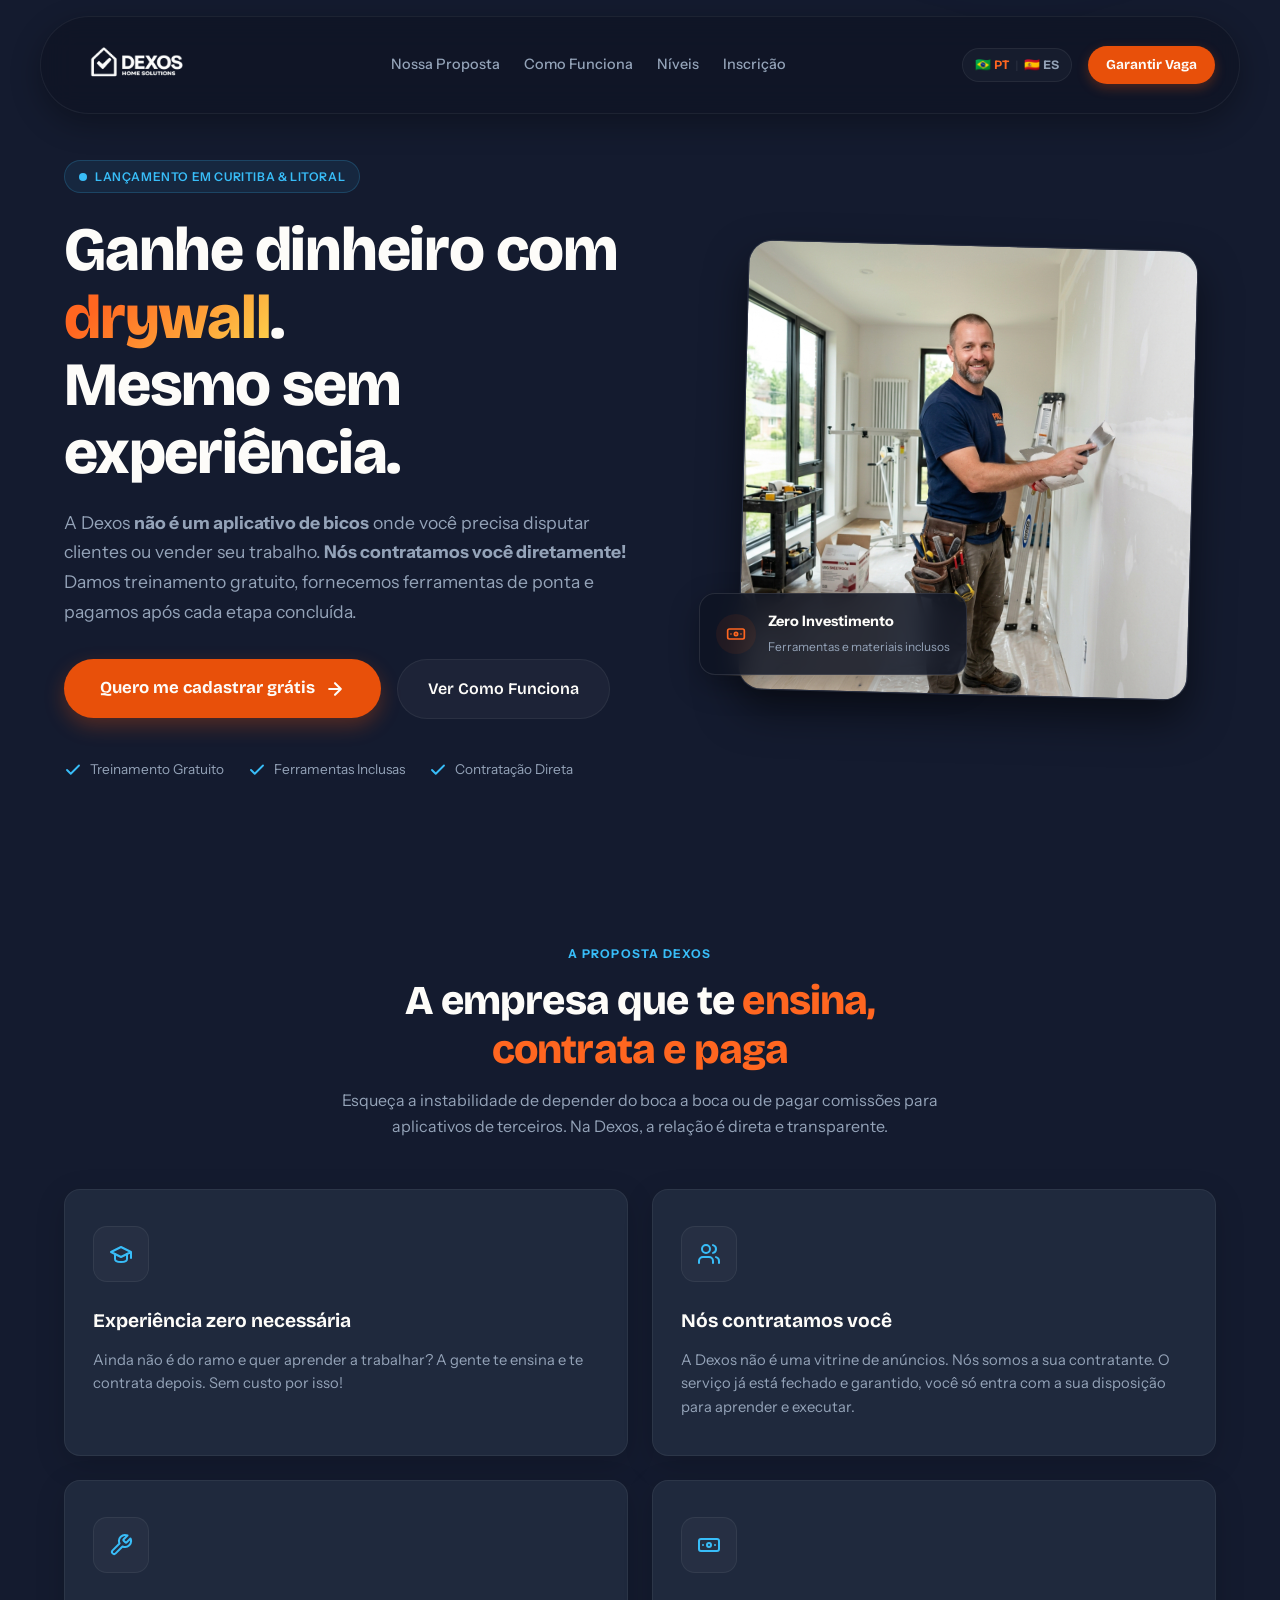
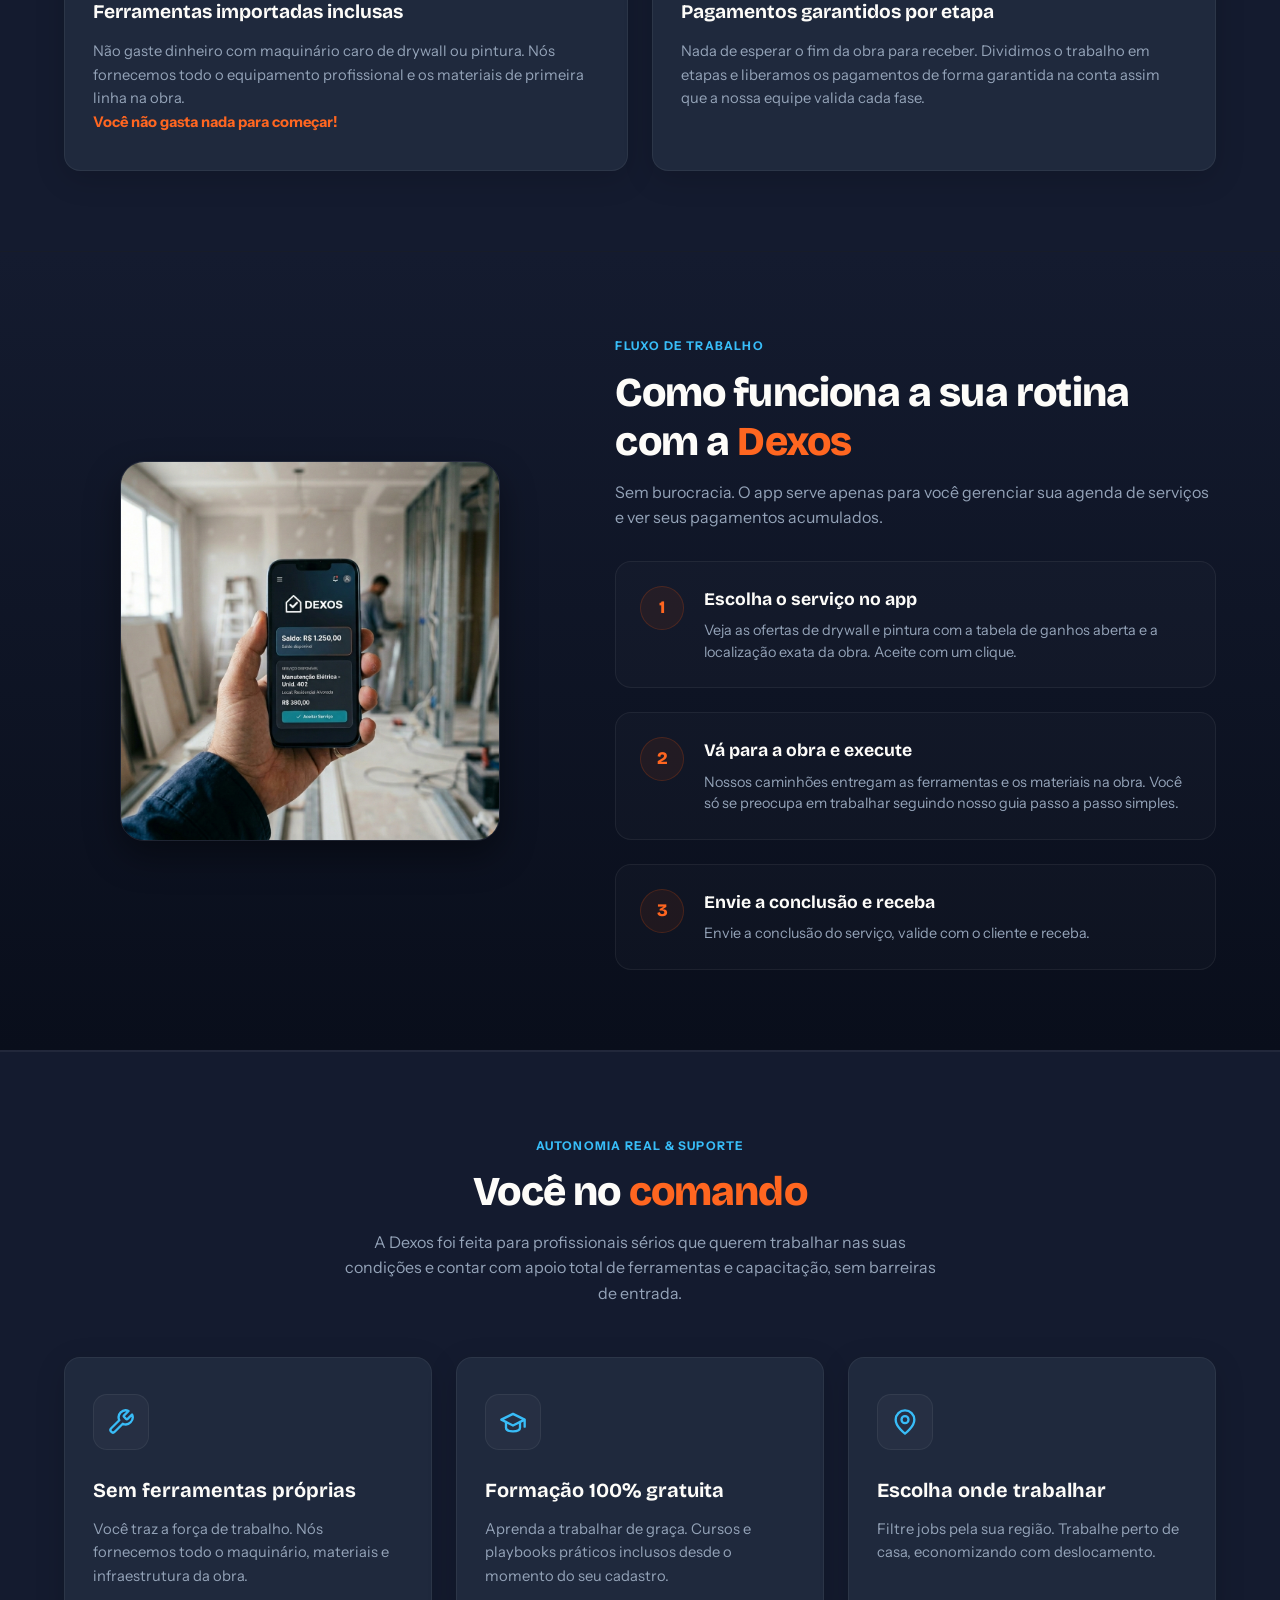
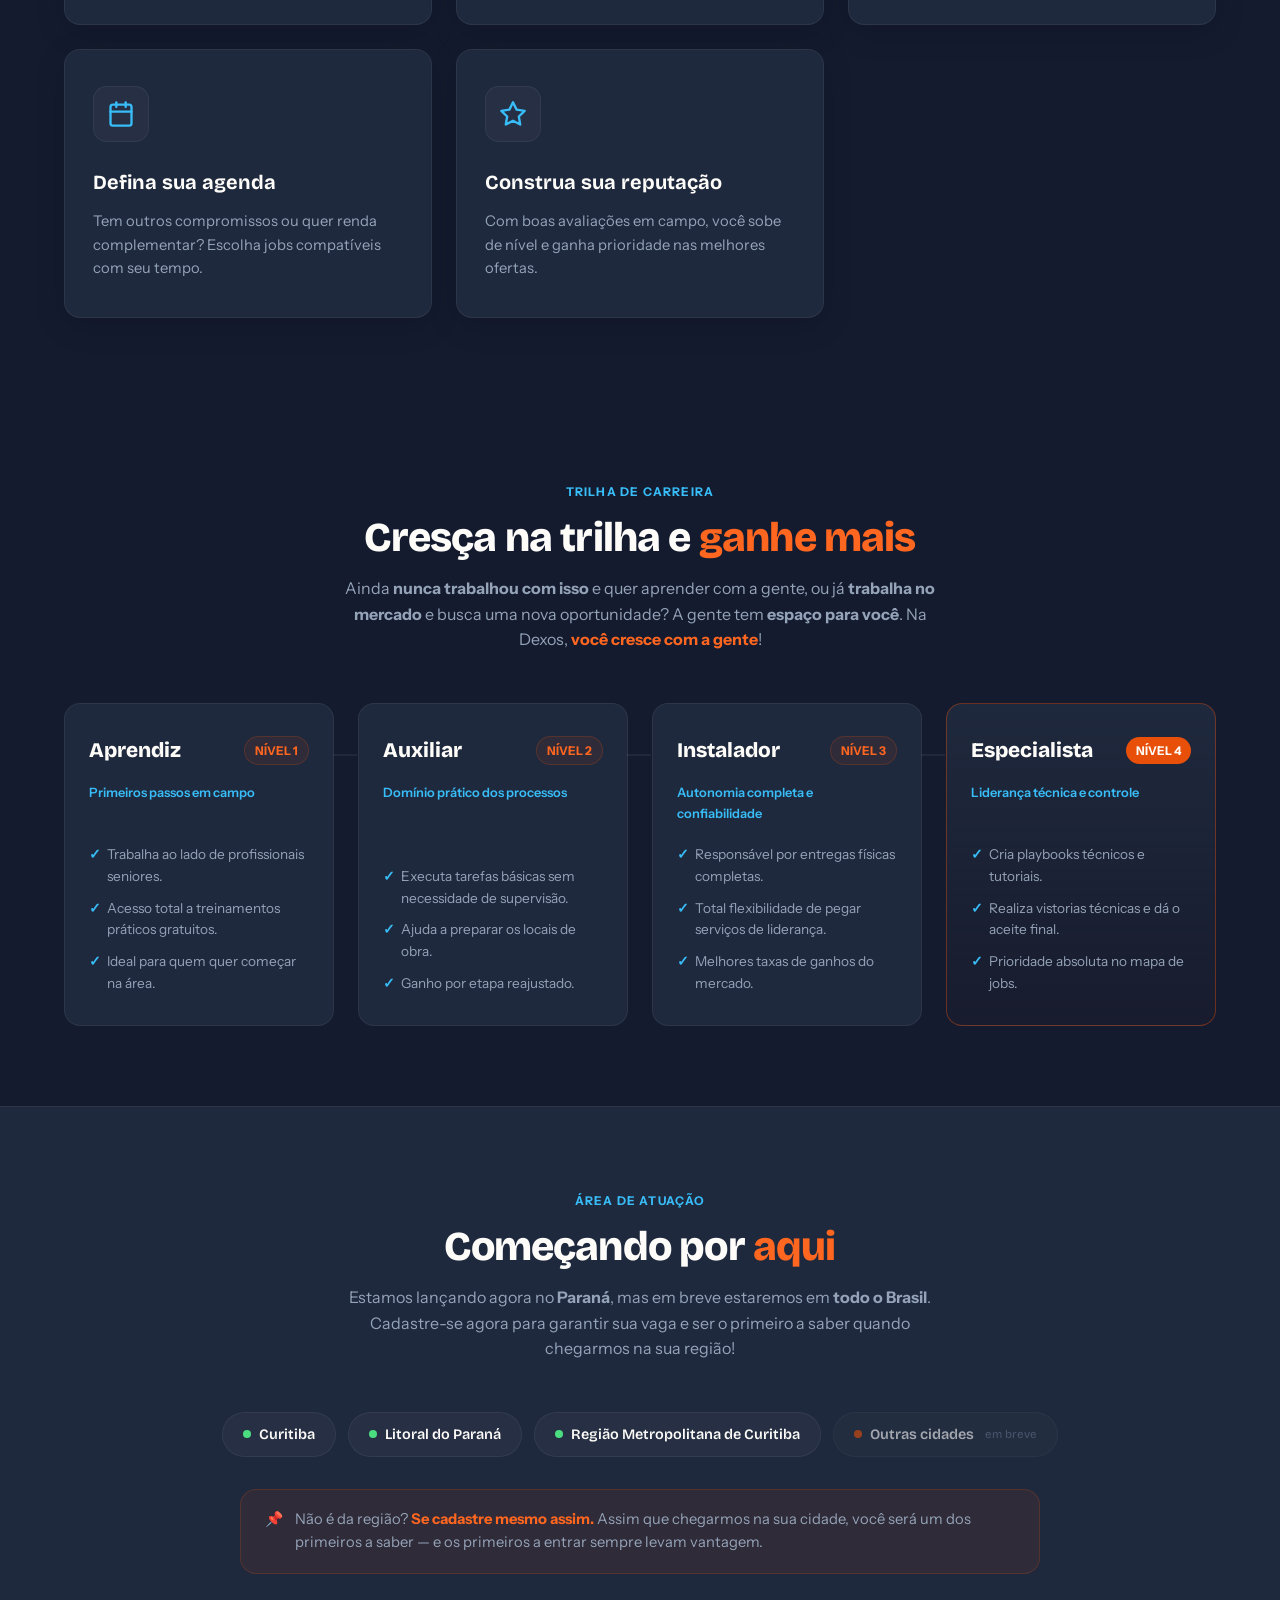
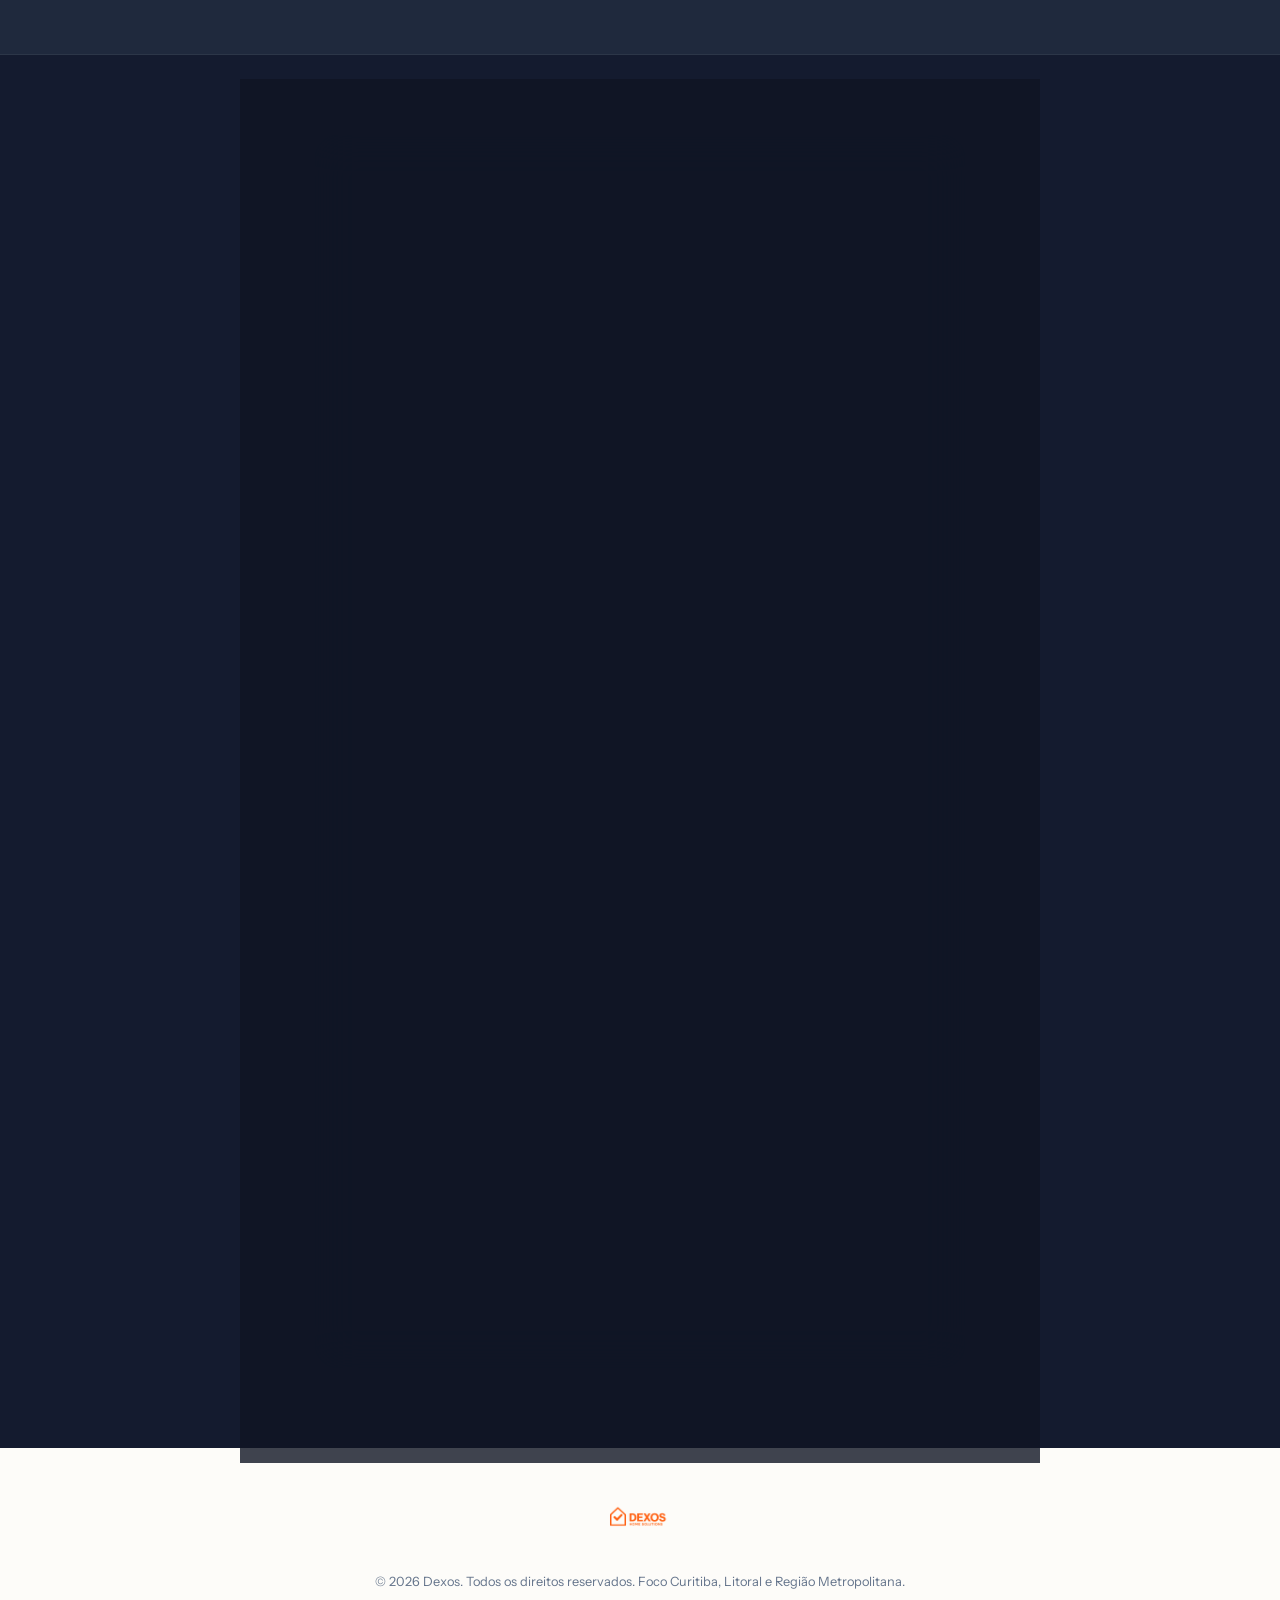
==== commit ae599fb7: "feat(UX): Otimizacoes de conversao na landing page" ====
--- a/index.html
+++ b/index.html
@@ -23,7 +23,14 @@
       <a href="#niveis" class="nav-link" id="link-niveis">Níveis</a>
       <a href="#cadastro" class="nav-link" id="link-cadastro">Inscrição</a>
     </div>
-    <a href="#cadastro" class="btn-nav" id="btn-cadastro-nav">Garantir Vaga</a>
+    <div class="nav-actions">
+      <div class="lang-selector">
+        <span class="lang-btn active">🇧🇷 PT</span>
+        <span class="lang-divider">|</span>
+        <a href="index-es.html" class="lang-btn">🇪🇸 ES</a>
+      </div>
+      <a href="#cadastro" class="btn-nav" id="btn-cadastro-nav">Garantir Vaga</a>
+    </div>
   </nav>
 
   <!-- HERO SECTION -->
@@ -116,7 +123,7 @@
             <svg xmlns="http://www.w3.org/2000/svg" width="24" height="24" viewBox="0 0 24 24" fill="none" stroke="currentColor" stroke-width="2" stroke-linecap="round" stroke-linejoin="round"><path d="M14.7 6.3a1 1 0 0 0 0 1.4l1.6 1.6a1 1 0 0 0 1.4 0l3.77-3.77a6 6 0 0 1-7.94 7.94l-6.91 6.91a2.12 2.12 0 0 1-3-3l6.91-6.91a6 6 0 0 1 7.94-7.94l-3.76 3.76z"/></svg>
           </div>
           <h3>Ferramentas importadas inclusas</h3>
-          <p>Não gaste dinheiro com maquinário caro de drywall ou pintura. Nós fornecemos todo o equipamento profissional e os materiais de primeira linha na obra.</p>
+          <p>Não gaste dinheiro com maquinário caro de drywall ou pintura. Nós fornecemos todo o equipamento profissional e os materiais de primeira linha na obra. <br><strong style="color: var(--action-hover);">Você não gasta nada para começar!</strong></p>
         </div>
 
         <div class="benefit-card">
@@ -124,7 +131,7 @@
             <svg xmlns="http://www.w3.org/2000/svg" width="24" height="24" viewBox="0 0 24 24" fill="none" stroke="currentColor" stroke-width="2" stroke-linecap="round" stroke-linejoin="round"><rect width="20" height="12" x="2" y="6" rx="2"/><circle cx="12" cy="12" r="2"/><path d="M6 12h.01M18 12h.01"/></svg>
           </div>
           <h3>Pagamentos garantidos por etapa</h3>
-          <p>Nada de esperar o fim da obra para receber. Dividimos o trabalho em etapas e liberamos os pagamentos de forma garantida na conta assim que a auditoria valida cada fase.</p>
+          <p>Nada de esperar o fim da obra para receber. Dividimos o trabalho em etapas e liberamos os pagamentos de forma garantida na conta assim que a nossa equipe valida cada fase.</p>
         </div>
       </div>
     </div>
@@ -158,7 +165,7 @@
               <div class="step-num">2</div>
               <div class="step-info">
                 <h3>Vá para a obra e execute</h3>
-                <p>Nossos caminhões entregam as ferramentas e insumos na obra. Você só se preocupa em trabalhar seguindo nosso playbook simples.</p>
+                <p>Nossos caminhões entregam as ferramentas e os materiais na obra. Você só se preocupa em trabalhar seguindo nosso guia passo a passo simples.</p>
               </div>
             </div>
             
@@ -350,25 +357,25 @@
                   <div class="radio-label">
                     <input type="radio" name="exp" value="Nível 1 - Aprendiz" required/>
                     <div class="custom-radio"></div>
-                    Nunca trabalhei com Drywall/Pintura (Quero aprender grátis)
+                    Iniciante (Quero aprender do zero)
                   </div>
                   
                   <div class="radio-label">
                     <input type="radio" name="exp" value="Nível 2 - Auxiliar"/>
                     <div class="custom-radio"></div>
-                    Já trabalhei como ajudante ou conheço o básico
+                    Auxiliar (Conheço o básico)
                   </div>
                   
                   <div class="radio-label">
                     <input type="radio" name="exp" value="Nível 3 - Instalador"/>
                     <div class="custom-radio"></div>
-                    Consigo executar obras de drywall/pintura sozinho
+                    Profissional (Trabalho sozinho)
                   </div>
                   
                   <div class="radio-label">
                     <input type="radio" name="exp" value="Nível 4 - Especialista"/>
                     <div class="custom-radio"></div>
-                    Tenho anos de experiência e consigo orientar equipes
+                    Especialista (Posso liderar equipe)
                   </div>
                 </div>
               </div>
@@ -413,6 +420,8 @@
                 </div>
               </div>
             </div>
+            
+            <div class="form-foreign-notice" style="font-size: 0.9em; margin-bottom: 15px; color: #555; background: rgba(0,0,0,0.03); padding: 10px; border-radius: 6px; border-left: 3px solid var(--action-color);">🌍 <strong>Estrangeiros são bem-vindos!</strong> Aceitamos passaporte, RNM ou protocolo de refúgio.</div>
             
             <button type="submit" class="btn-submit" id="submit-btn">
               Enviar minha inscrição
@@ -433,7 +442,7 @@
             Parabéns, você agora está oficialmente na nossa lista de prioridade para Curitiba, Litoral e Região Metropolitana.
           </p>
           <div class="success-alert-box">
-            📧 <strong>Verifique sua caixa de e-mail</strong>. Enviamos um e-mail de boas-vindas com informações exclusivas sobre o lançamento. Caso não encontre, procure na sua caixa de spam ou aba de promoções.
+            💬 <strong>Fique atento ao seu WhatsApp</strong>. Enviaremos em breve os próximos passos e informações exclusivas sobre o lançamento diretamente no seu número de contato.
           </div>
         </div>
       </div>
--- a/css/style.css
+++ b/css/style.css
@@ -4,9 +4,9 @@
 
 :root {
   /* Cores Conceituais - Tema Escuro Flexível da Dexos */
-  --bg-deep: #070a13;
-  --bg-surface: #0f1524;
-  --bg-surface-hover: #161f33;
+  --bg-deep: #141b2f;
+  --bg-surface: #1f293d;
+  --bg-surface-hover: #273552;
   
   /* Tons de Ação (Laranja) */
   --action: #e8500a;
@@ -1613,3 +1613,53 @@
 .app-tip-box strong {
   color: var(--accent);
 }
+
+/* Seletor de Idiomas (PT/ES) */
+.nav-actions {
+  display: flex;
+  align-items: center;
+  gap: 16px;
+}
+
+.lang-selector {
+  display: flex;
+  align-items: center;
+  gap: 6px;
+  font-family: var(--font-title);
+  font-weight: 700;
+  font-size: 0.8rem;
+  background: rgba(255, 255, 255, 0.03);
+  border: 1px solid var(--border);
+  padding: 6px 12px;
+  border-radius: var(--radius-full);
+}
+
+.lang-btn {
+  color: var(--text-secondary);
+  text-decoration: none;
+  transition: var(--transition);
+  cursor: pointer;
+}
+
+.lang-btn:hover {
+  color: var(--text-primary);
+}
+
+.lang-btn.active {
+  color: var(--action-hover);
+}
+
+.lang-divider {
+  color: var(--border);
+}
+
+@media (max-width: 480px) {
+  .nav-actions {
+    gap: 8px;
+  }
+  .lang-selector {
+    padding: 4px 8px;
+    font-size: 0.72rem;
+  }
+}
+
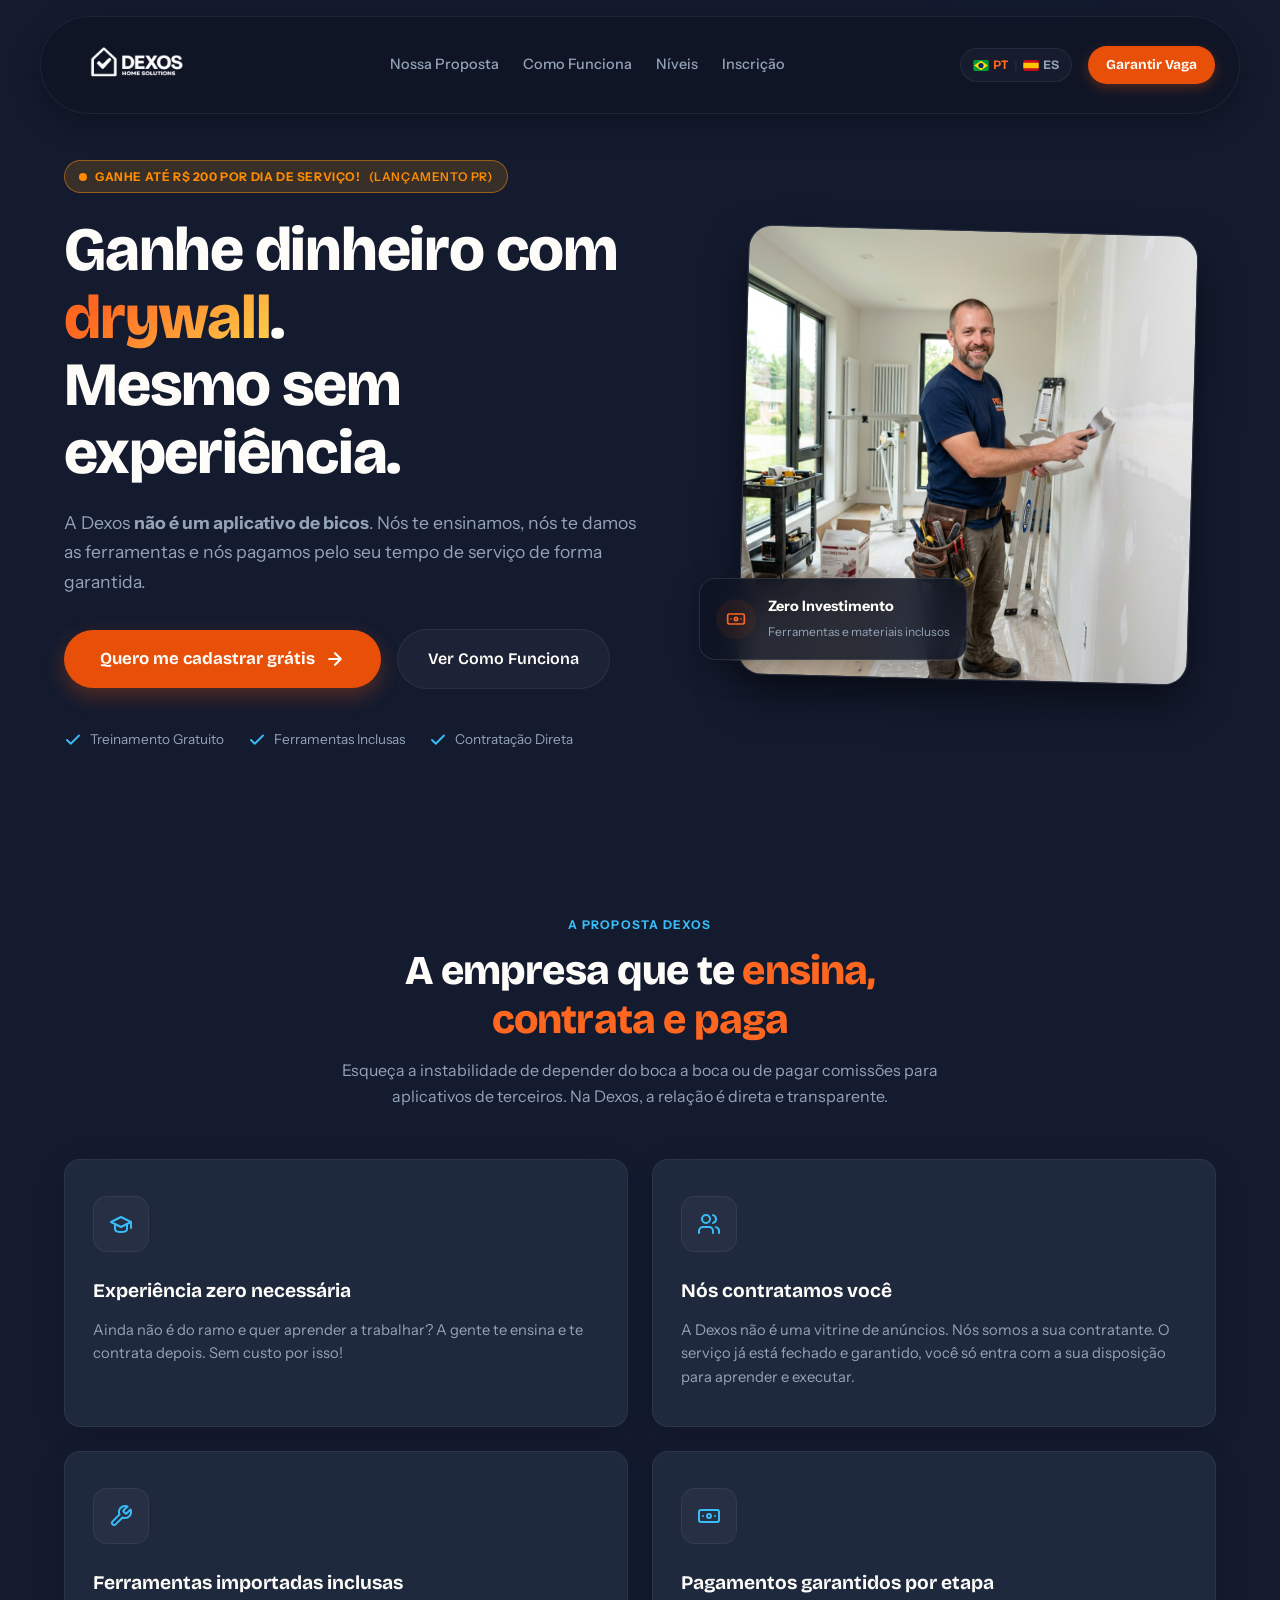
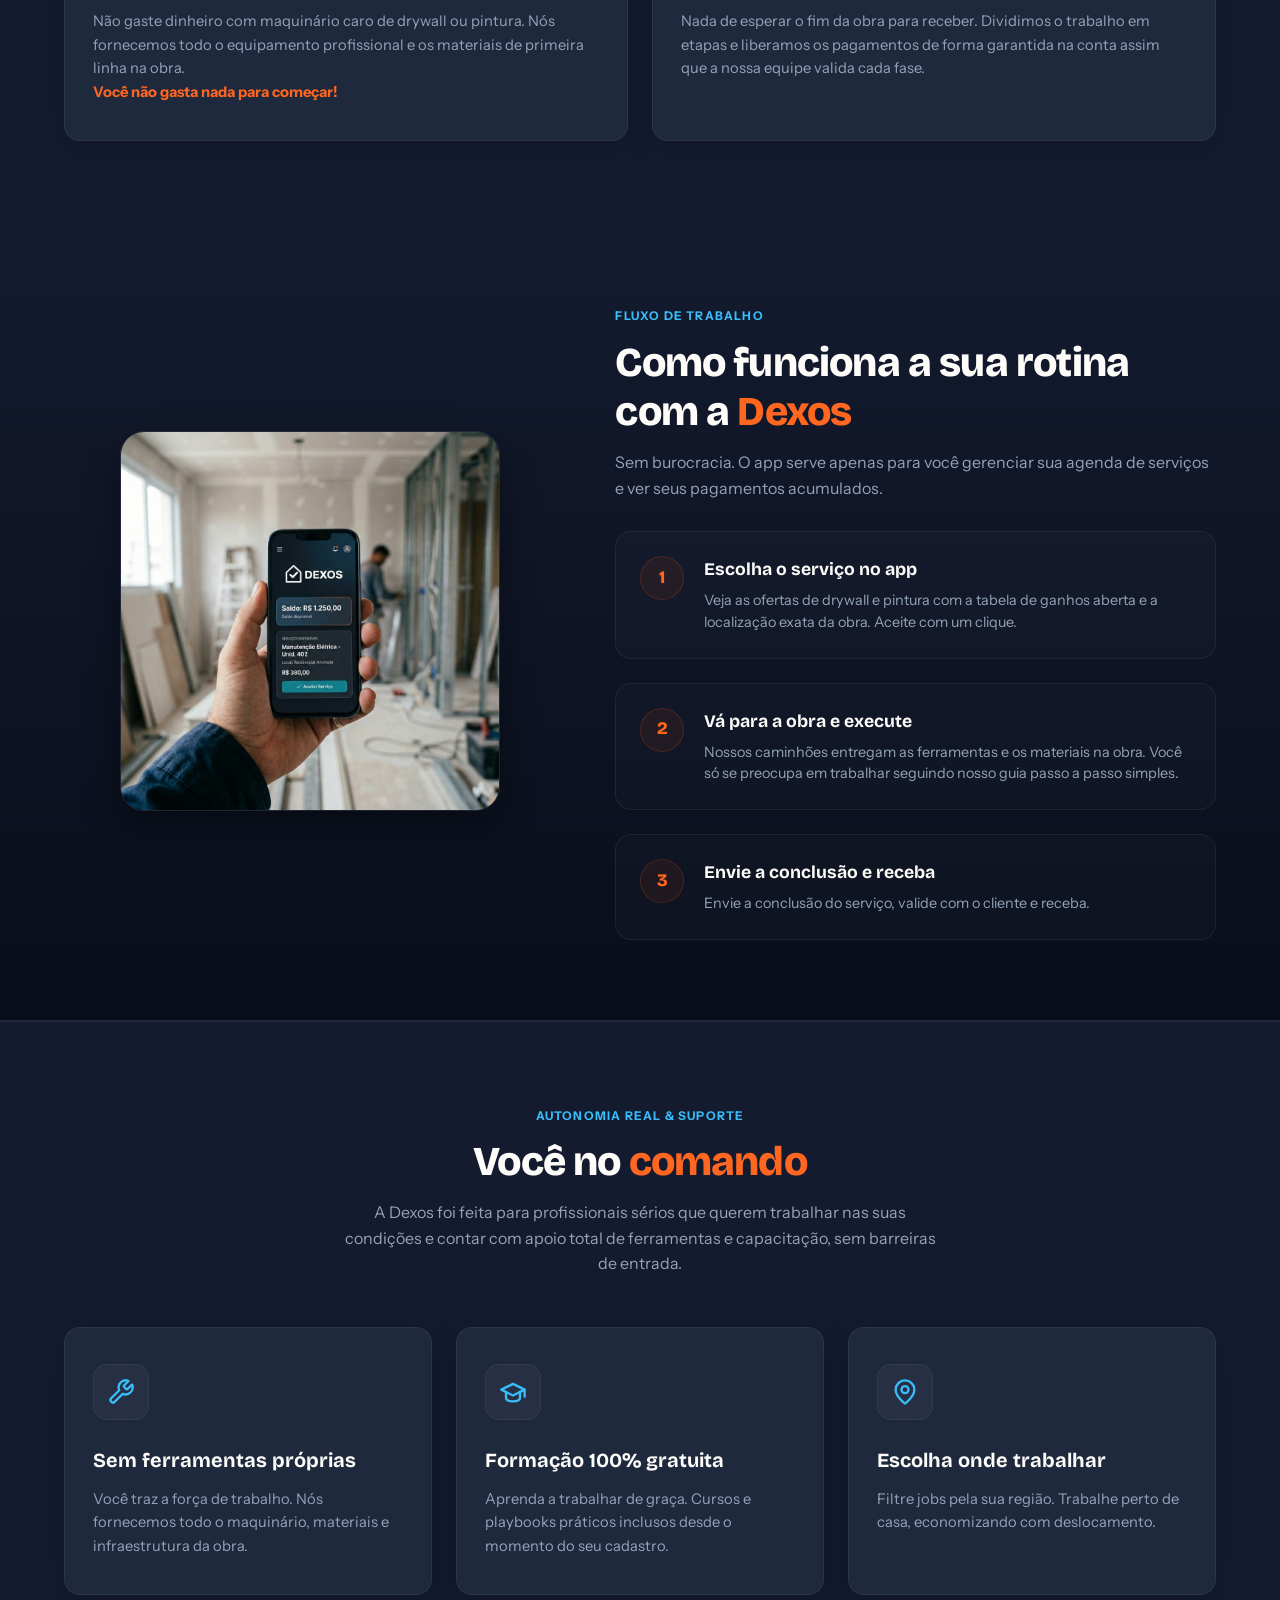
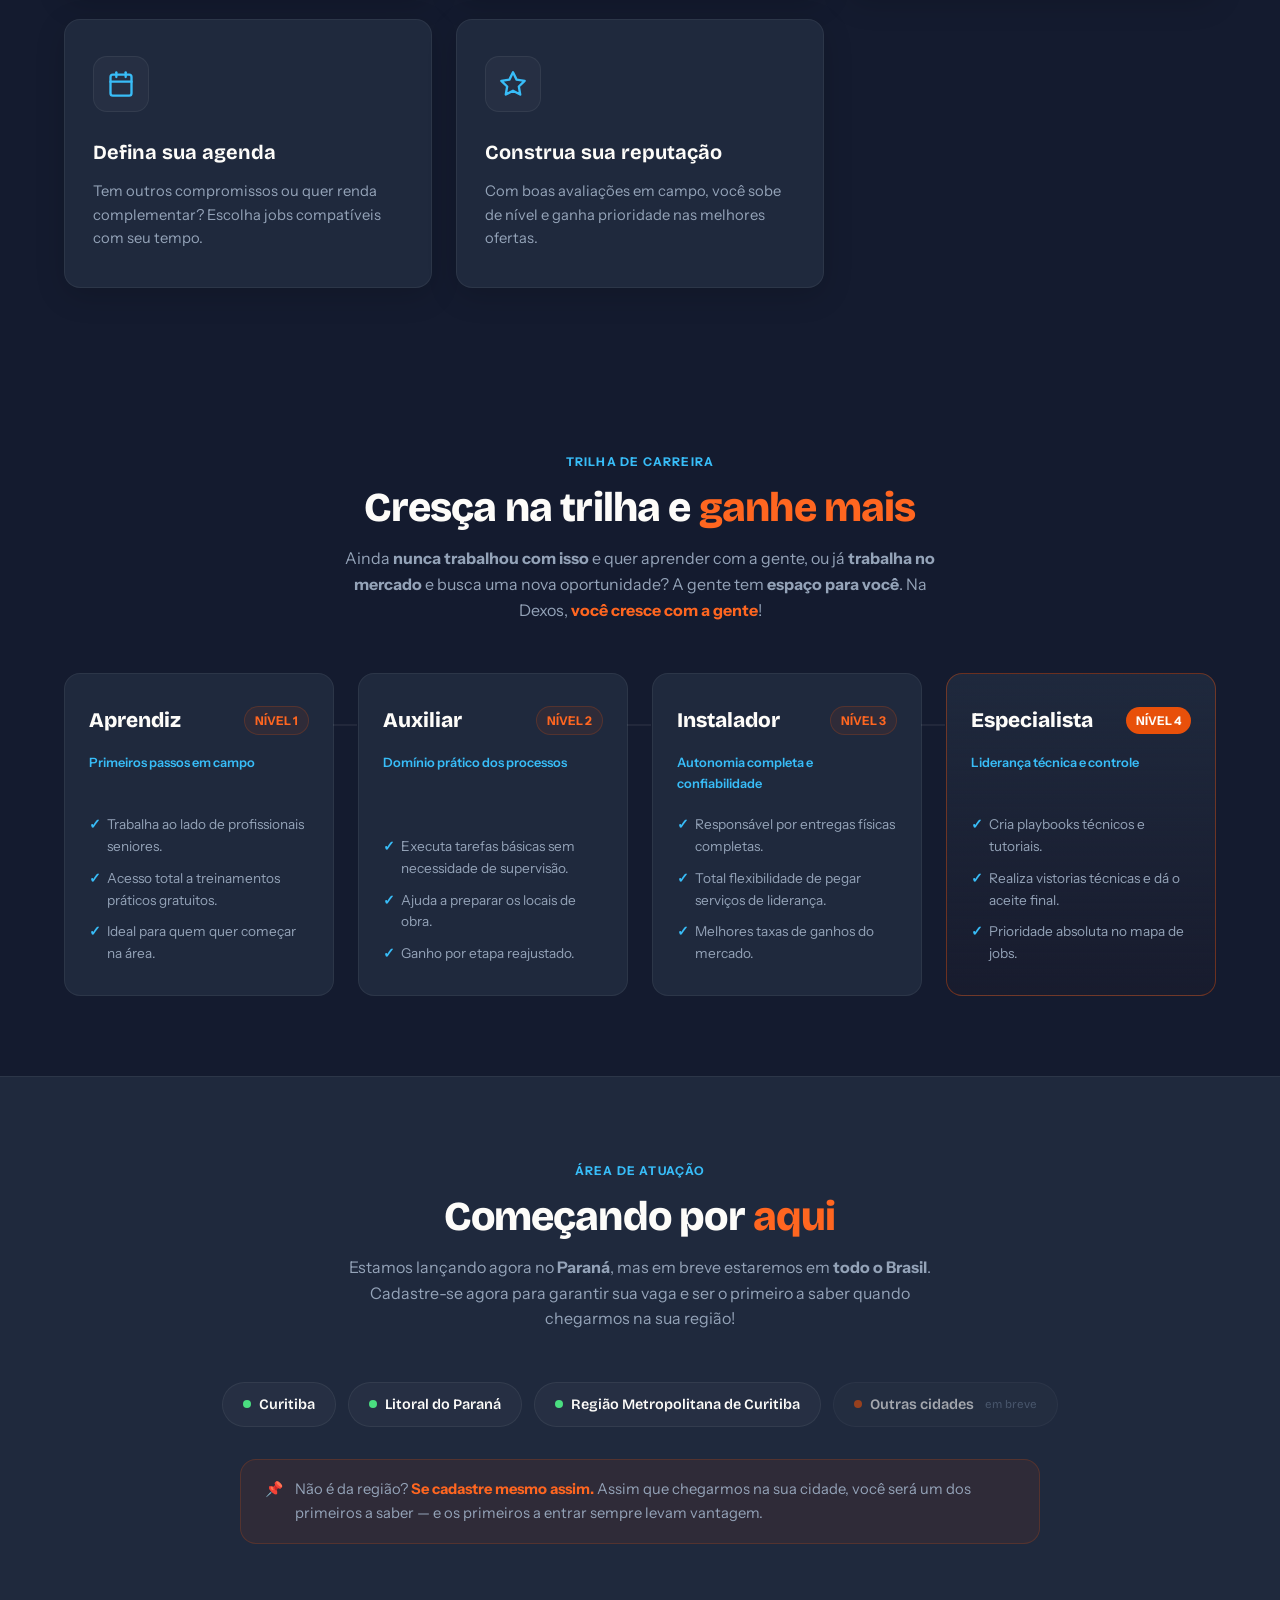
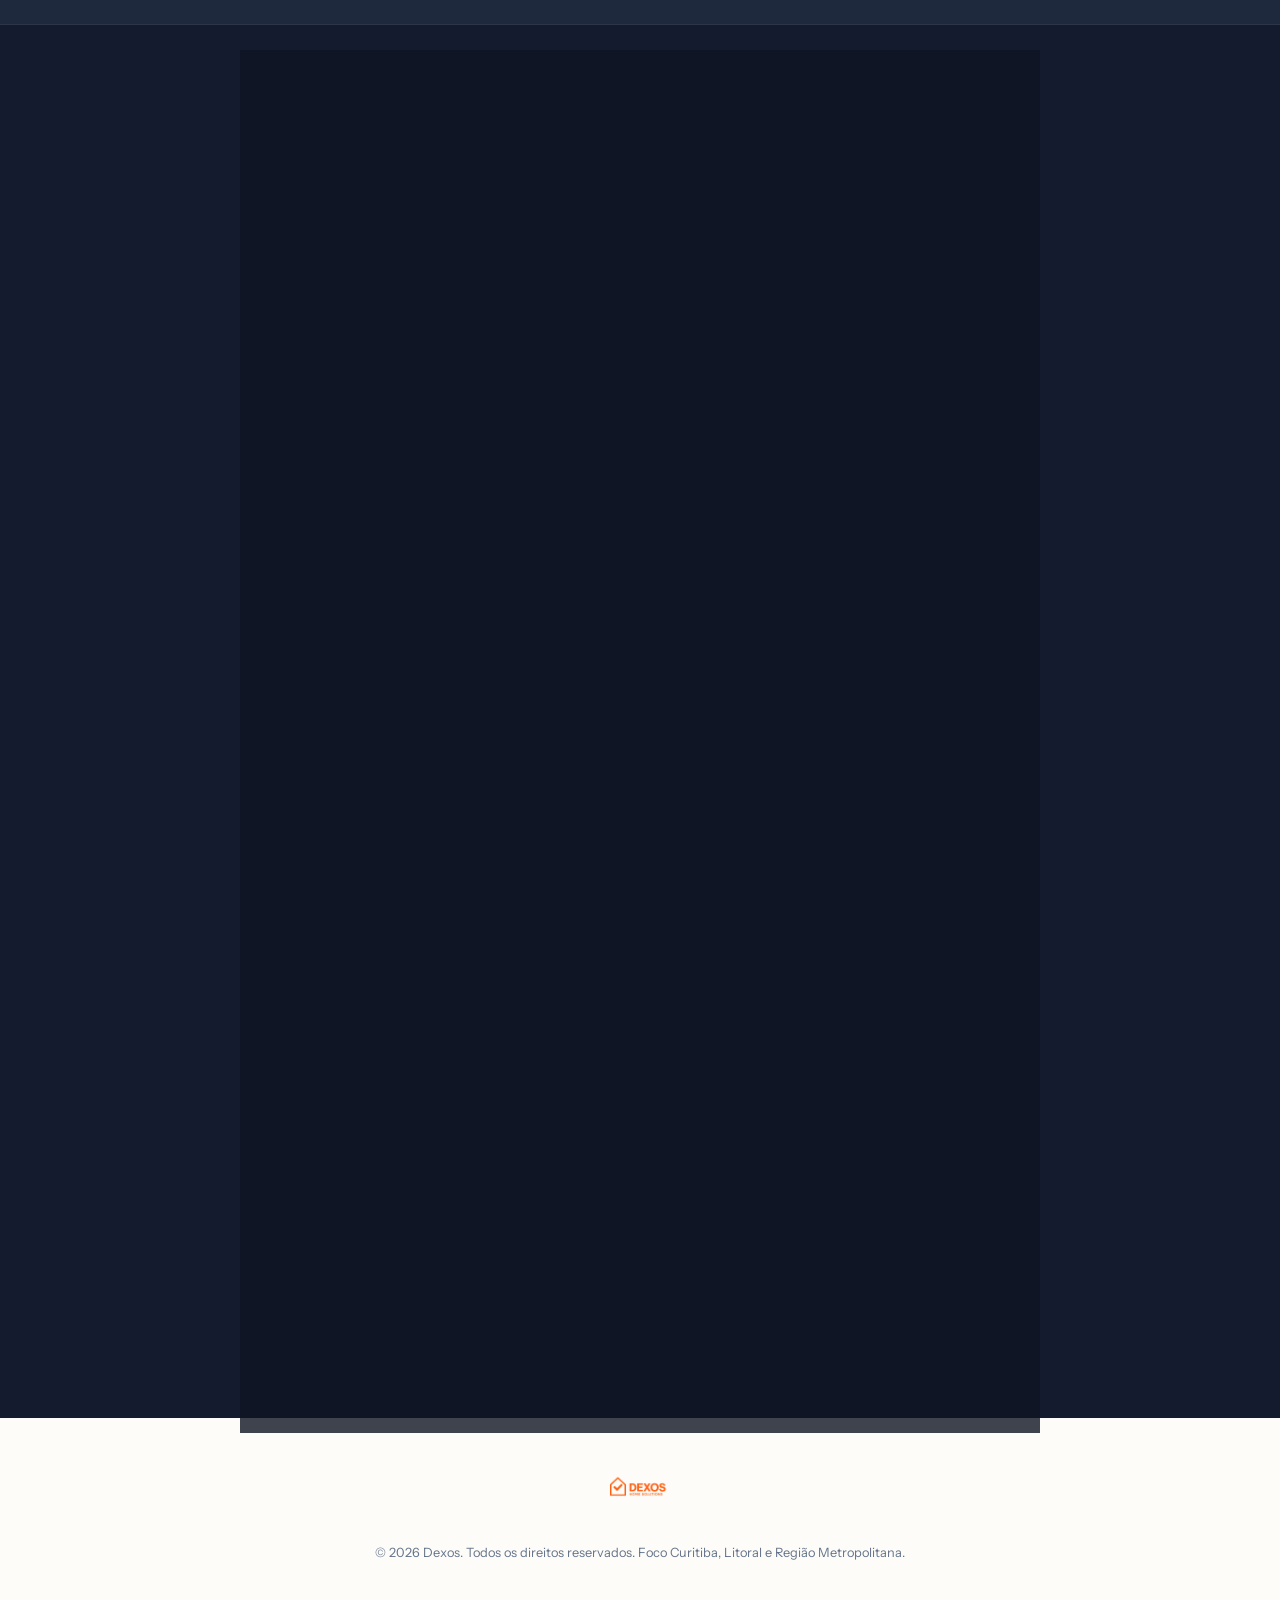
==== commit 44662043: "fix(UX): Corrige ícones de idioma, atualiza dynamic text e insere novos badges" ====
--- a/index.html
+++ b/index.html
@@ -25,9 +25,9 @@
     </div>
     <div class="nav-actions">
       <div class="lang-selector">
-        <span class="lang-btn active">🇧🇷 PT</span>
+        <span class="lang-btn active"><svg viewBox="0 0 21 15" width="16" height="11" style="vertical-align: middle; margin-right: 4px; border-radius: 2px;"><rect width="21" height="15" fill="#009b3a"/><polygon points="10.5,1 20,7.5 10.5,14 1,7.5" fill="#fedf00"/><circle cx="10.5" cy="7.5" r="3.5" fill="#002776"/></svg>PT</span>
         <span class="lang-divider">|</span>
-        <a href="index-es.html" class="lang-btn">🇪🇸 ES</a>
+        <a href="index-es.html" class="lang-btn"><svg viewBox="0 0 21 15" width="16" height="11" style="vertical-align: middle; margin-right: 4px; border-radius: 2px;"><rect width="21" height="15" fill="#c60b1e"/><rect width="21" height="7.5" y="3.75" fill="#ffc400"/></svg>ES</a>
       </div>
       <a href="#cadastro" class="btn-nav" id="btn-cadastro-nav">Garantir Vaga</a>
     </div>
@@ -38,9 +38,9 @@
     <div class="container">
       <div class="hero-wrapper">
         <div class="hero-content">
-          <div class="badge-alert">
-            <span class="pulse-circle"></span>
-            Lançamento em Curitiba &amp; Litoral
+          <div class="badge-alert" style="background: rgba(255,165,0,0.15); color: #ff8c00; border: 1px solid rgba(255,140,0,0.5);">
+            <span class="pulse-circle" style="background: #ff8c00;"></span>
+            <strong>Ganhe até R$ 200 por dia de serviço!</strong> (Lançamento PR)
           </div>
           <h1>
             Ganhe dinheiro com <br/>
@@ -48,7 +48,7 @@
             <span>Mesmo sem experiência.</span>
           </h1>
           <p class="hero-description">
-            A Dexos <strong>não é um aplicativo de bicos</strong> onde você precisa disputar clientes ou vender seu trabalho. <strong>Nós contratamos você diretamente!</strong> Damos treinamento gratuito, fornecemos ferramentas de ponta e pagamos após cada etapa concluída.
+            A Dexos <strong>não é um aplicativo de bicos</strong>. Nós te ensinamos, nós te damos as ferramentas e nós pagamos pelo seu tempo de serviço de forma garantida.
           </p>
           <div class="hero-ctas">
             <a href="#cadastro" class="btn-primary" id="btn-cadastro-hero">
